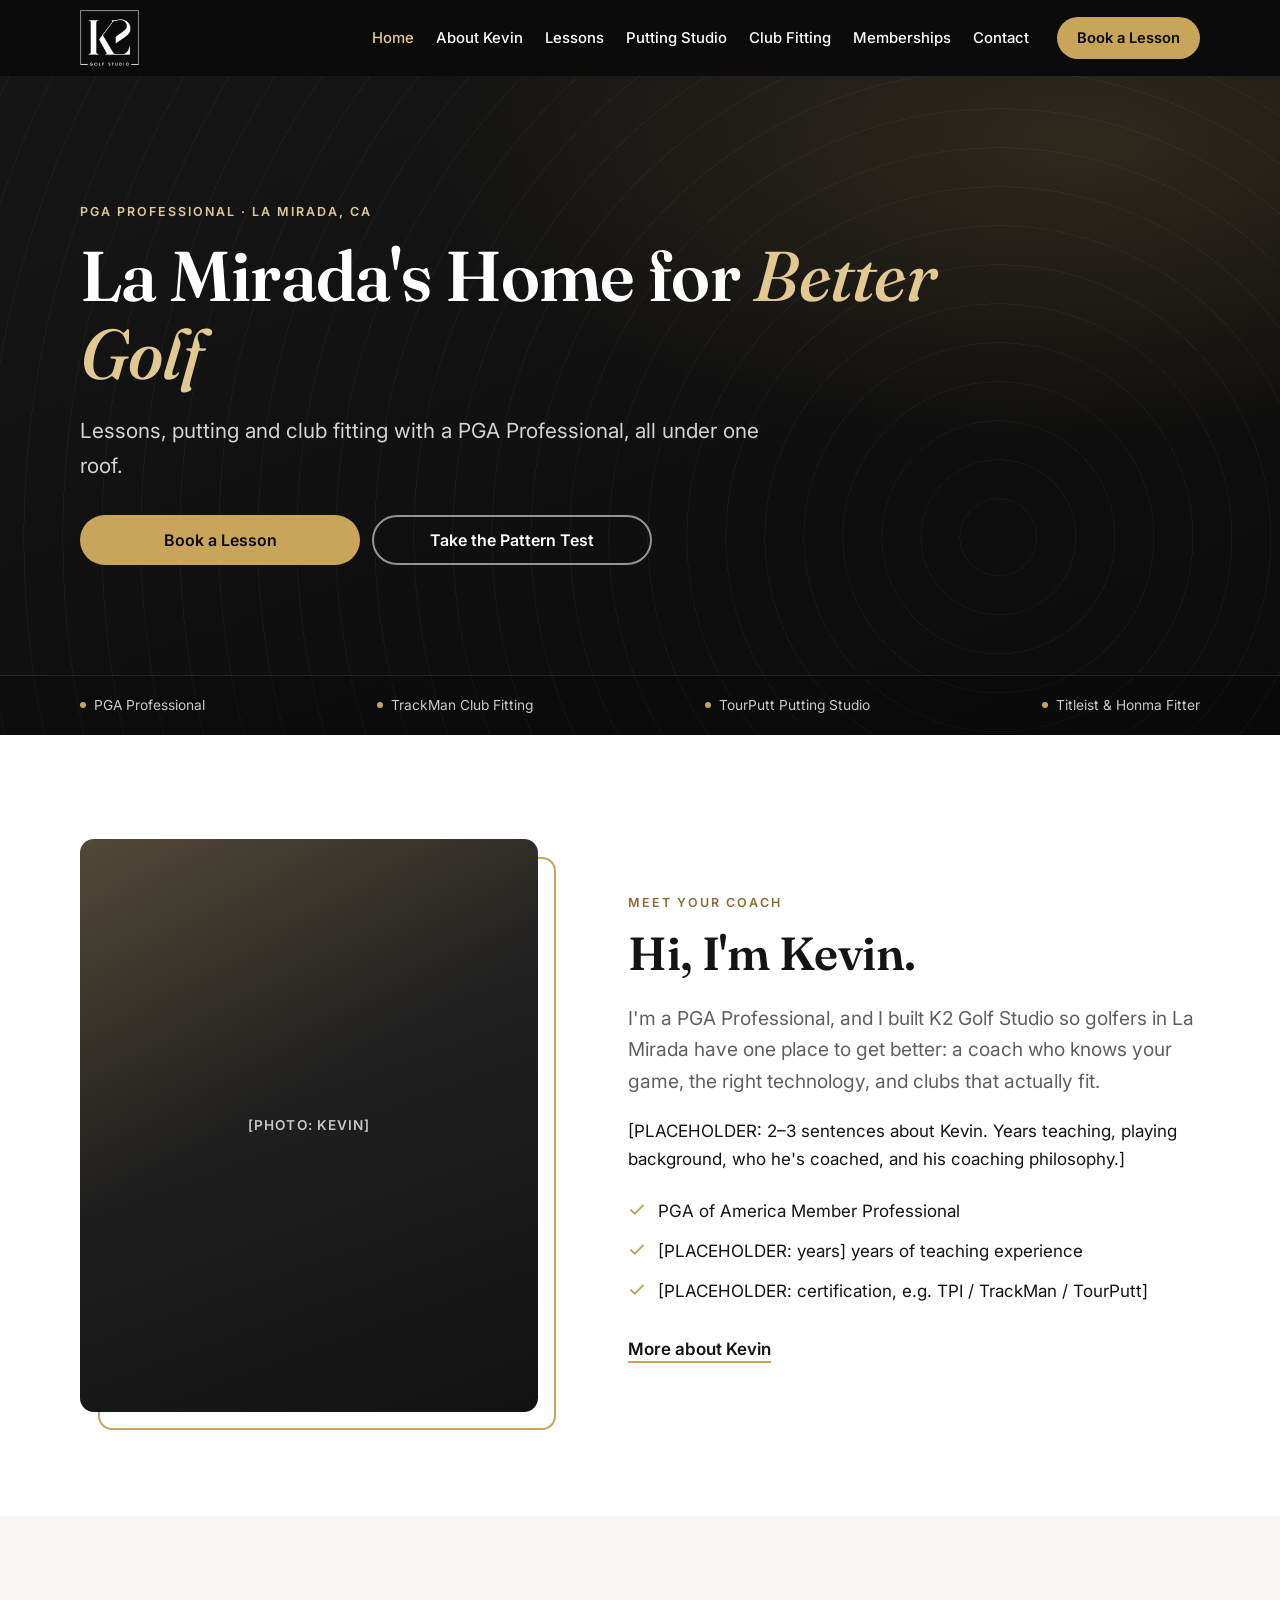
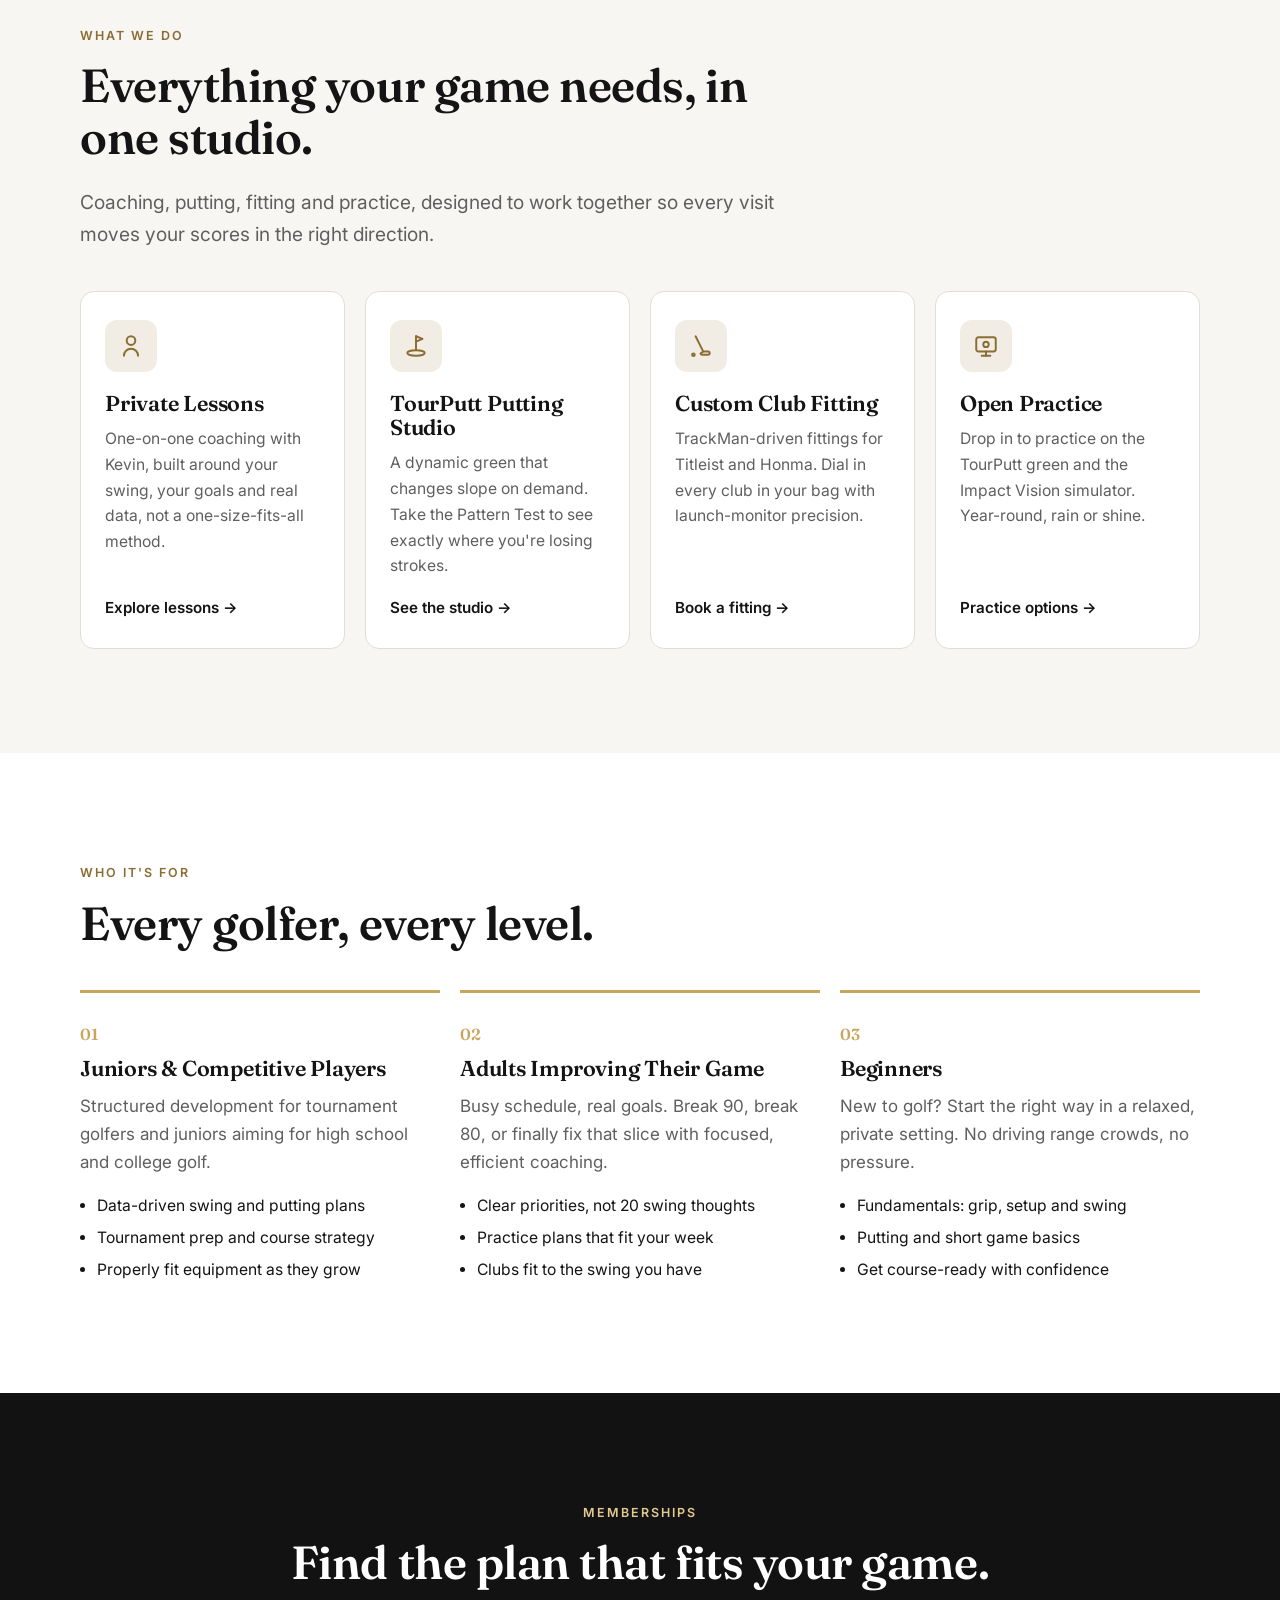
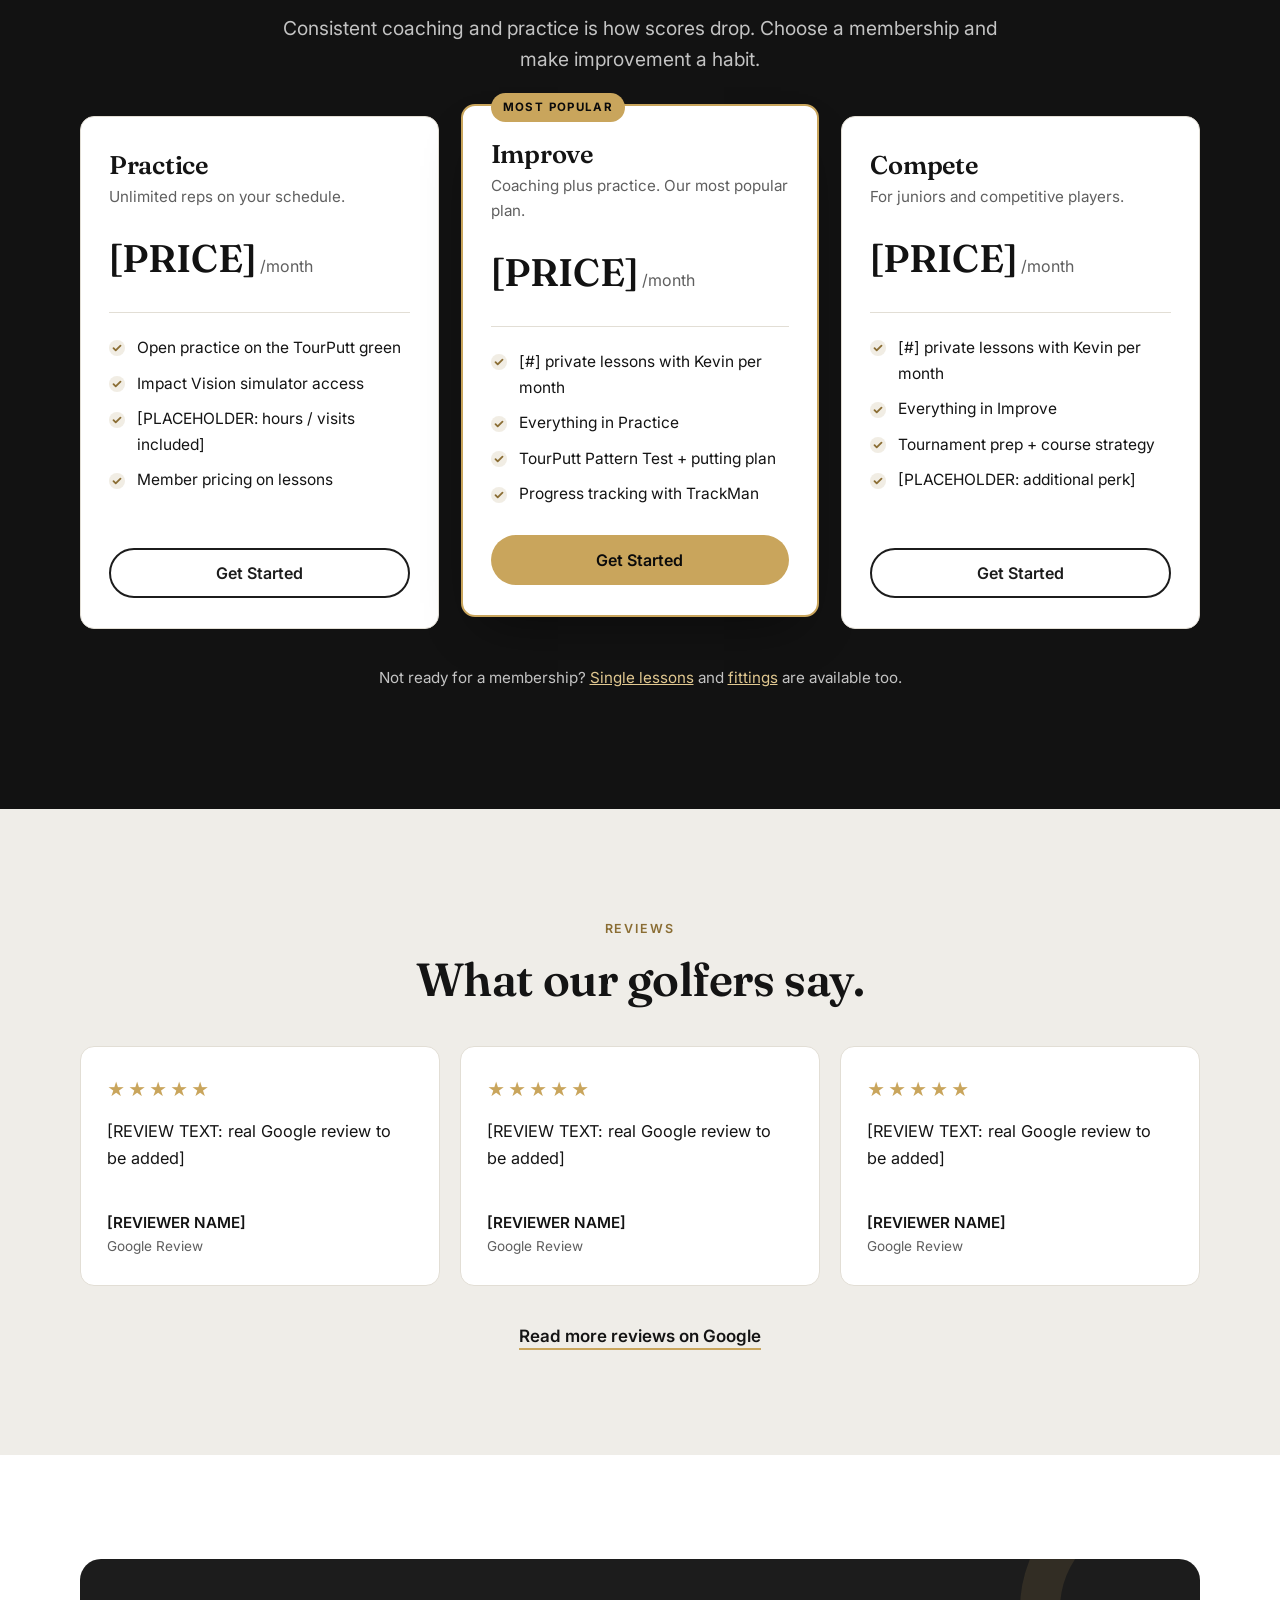
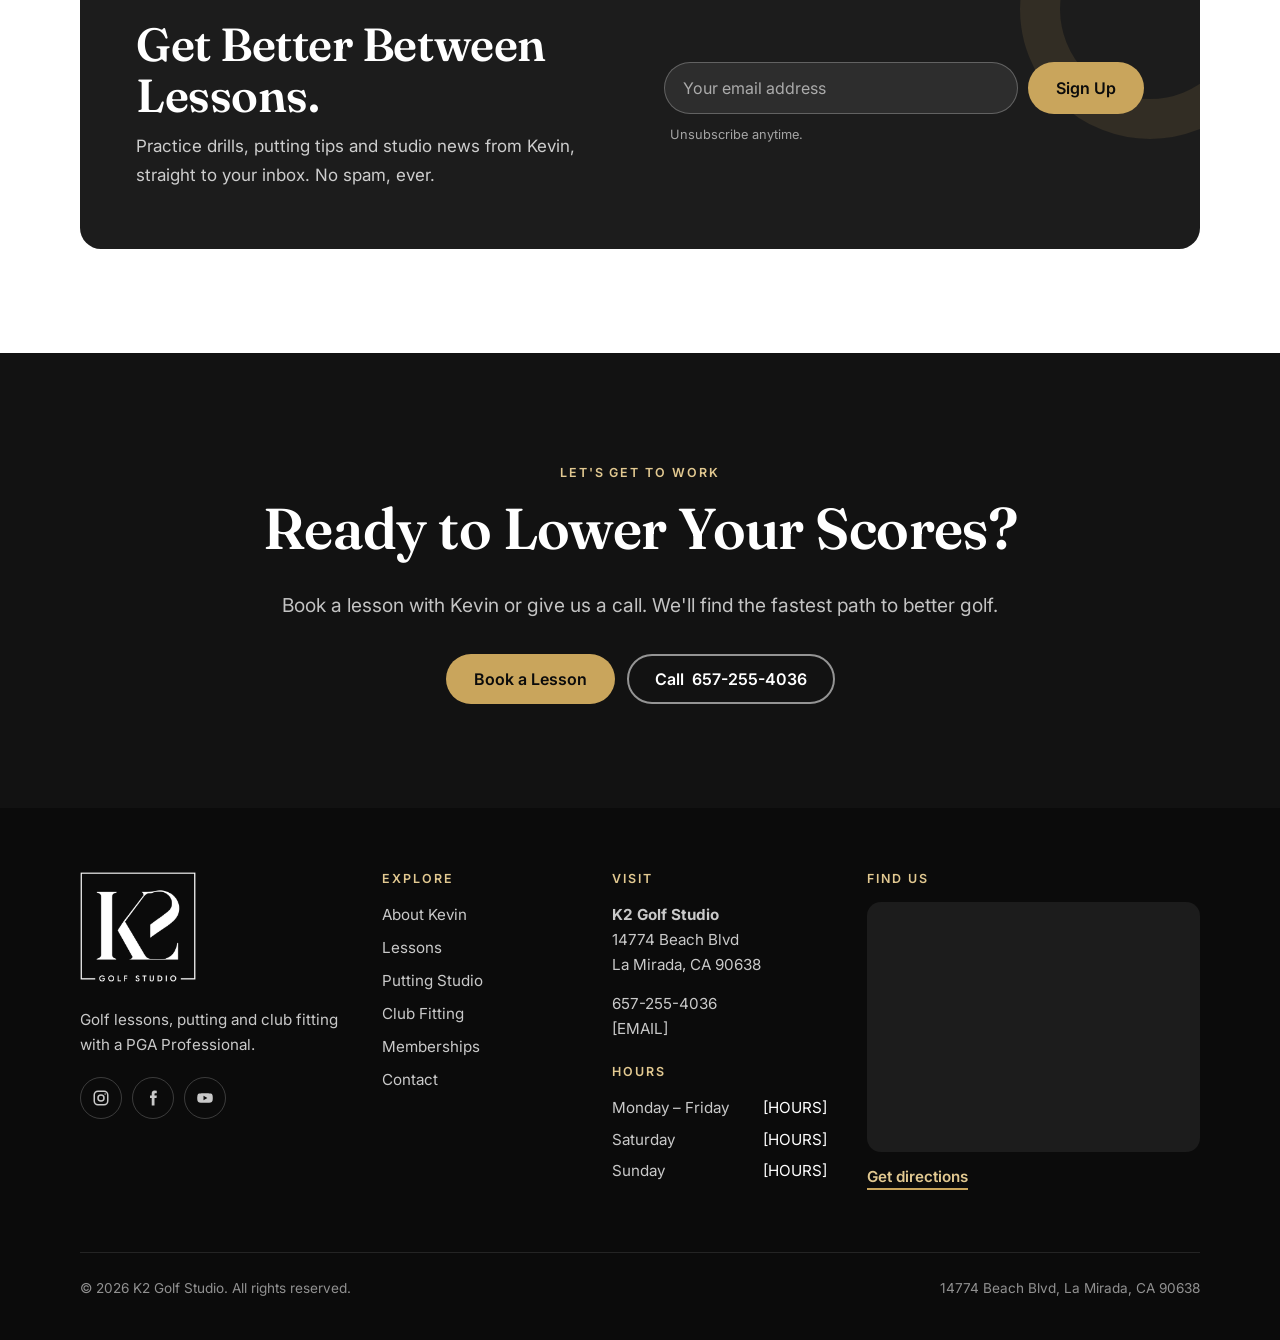
==== index.html @ 06ca2c2c "Switch site palette to black, white and gold to match the logo Co-Authored-By: Claude Opus 5.5 <nore" ====
<!DOCTYPE html>
<html lang="en">
<head>
  <meta charset="utf-8">
  <meta name="viewport" content="width=device-width, initial-scale=1">
  <title>Golf Lessons, Putting &amp; Club Fitting in La Mirada | K2 Golf Studio</title>
  <meta name="description" content="Golf lessons, TourPutt putting studio, TrackMan club fitting (Titleist &amp; Honma) and open practice in La Mirada, CA with PGA Professional Kevin. Book a lesson today.">
  <meta name="theme-color" content="#0b0b0b">
  <meta property="og:type" content="website">
  <meta property="og:site_name" content="K2 Golf Studio">
  <meta property="og:title" content="K2 Golf Studio | Golf Lessons, Putting &amp; Club Fitting in La Mirada">
  <meta property="og:description" content="Lessons, putting and club fitting with a PGA Professional, all under one roof.">
  <!-- <meta property="og:image" content="[SITE_URL]/images/og-image.jpg"> -->
  <link rel="icon" href="images/favicon.png" type="image/png">
  <link rel="apple-touch-icon" href="images/apple-touch-icon.png">
  <link rel="preconnect" href="https://fonts.googleapis.com">
  <link rel="preconnect" href="https://fonts.gstatic.com" crossorigin>
  <link href="https://fonts.googleapis.com/css2?family=Fraunces:ital,opsz,wght@0,9..144,500;0,9..144,600;0,9..144,700;1,9..144,500&family=Inter:wght@400;500;600;700&display=swap" rel="stylesheet">
  <link rel="stylesheet" href="css/styles.css">
  <script src="js/site-config.js" defer></script>
  <script src="js/main.js" defer></script>
</head>
<body>
  <a class="skip-link" href="#main">Skip to content</a>

  <!-- ============ HEADER ============ -->
  <header class="site-header">
    <div class="container header-inner">
      <a class="logo" href="index.html">
        <img class="logo__img" src="images/k2-logo-white.png" alt="K2 Golf Studio home" width="380" height="360">
      </a>
      <button class="nav-toggle" type="button" aria-expanded="false" aria-controls="site-nav" aria-label="Menu">
        <span class="nav-toggle__bars"></span>
      </button>
      <nav class="site-nav" id="site-nav" aria-label="Main">
        <ul>
          <li><a href="index.html" aria-current="page">Home</a></li>
          <li><a href="about.html">About Kevin</a></li>
          <li><a href="lessons.html">Lessons</a></li>
          <li><a href="putting.html">Putting Studio</a></li>
          <li><a href="fitting.html">Club Fitting</a></li>
          <li><a href="memberships.html">Memberships</a></li>
          <li><a href="contact.html">Contact</a></li>
        </ul>
        <a class="btn btn--gold btn--sm" href="[BOOKING_LINK]" data-k2-href="booking">Book a Lesson</a>
      </nav>
    </div>
  </header>

  <main id="main">

    <!-- ============ 1. HERO ============ -->
    <section class="hero">
      <div class="container hero__inner">
        <span class="eyebrow eyebrow--light">PGA Professional &middot; La Mirada, CA</span>
        <h1>La Mirada's Home for <em>Better Golf</em></h1>
        <p class="hero__sub">Lessons, putting and club fitting with a PGA Professional, all under one roof.</p>
        <div class="btn-row">
          <a class="btn btn--gold" href="[BOOKING_LINK]" data-k2-href="booking">Book a Lesson</a>
          <a class="btn btn--outline-light" href="putting.html#pattern-test">Take the Pattern Test</a>
        </div>
      </div>
      <div class="trust">
        <div class="container">
          <ul>
            <li>PGA Professional</li>
            <li>TrackMan Club Fitting</li>
            <li>TourPutt Putting Studio</li>
            <li>Titleist &amp; Honma Fitter</li>
          </ul>
        </div>
      </div>
    </section>

    <!-- ============ 2. MEET KEVIN ============ -->
    <section class="section section--white" aria-labelledby="kevin-title">
      <div class="container split">
        <div class="kevin__photo">
          <!-- Replace this placeholder with:
               <img src="images/kevin.jpg" alt="Kevin, PGA Professional, coaching a student at K2 Golf Studio in La Mirada" width="920" height="1150" loading="lazy"> -->
          <div class="photo-ph" role="img" aria-label="Kevin, PGA Professional, coaching a student at K2 Golf Studio in La Mirada">[PHOTO: Kevin]</div>
        </div>
        <div>
          <span class="eyebrow">Meet Your Coach</span>
          <h2 id="kevin-title">Hi, I'm Kevin.</h2>
          <p class="lead">I'm a PGA Professional, and I built K2 Golf Studio so golfers in La Mirada have one place to get better: a coach who knows your game, the right technology, and clubs that actually fit.</p>
          <p>[PLACEHOLDER: 2–3 sentences about Kevin. Years teaching, playing background, who he's coached, and his coaching philosophy.]</p>
          <ul class="creds">
            <li><svg width="18" height="18" viewBox="0 0 24 24" fill="none" stroke="currentColor" stroke-width="2.5" stroke-linecap="round" stroke-linejoin="round" aria-hidden="true"><path d="M20 6 9 17l-5-5"/></svg><span>PGA of America Member Professional</span></li>
            <li><svg width="18" height="18" viewBox="0 0 24 24" fill="none" stroke="currentColor" stroke-width="2.5" stroke-linecap="round" stroke-linejoin="round" aria-hidden="true"><path d="M20 6 9 17l-5-5"/></svg><span>[PLACEHOLDER: years] years of teaching experience</span></li>
            <li><svg width="18" height="18" viewBox="0 0 24 24" fill="none" stroke="currentColor" stroke-width="2.5" stroke-linecap="round" stroke-linejoin="round" aria-hidden="true"><path d="M20 6 9 17l-5-5"/></svg><span>[PLACEHOLDER: certification, e.g. TPI / TrackMan / TourPutt]</span></li>
          </ul>
          <a class="text-link" href="about.html">More about Kevin</a>
        </div>
      </div>
    </section>

    <!-- ============ 3. SERVICES ============ -->
    <section class="section" aria-labelledby="services-title">
      <div class="container">
        <div class="section-head">
          <span class="eyebrow">What We Do</span>
          <h2 id="services-title">Everything your game needs, in one studio.</h2>
          <p class="lead">Coaching, putting, fitting and practice, designed to work together so every visit moves your scores in the right direction.</p>
        </div>
        <div class="cards cards--4">
          <a class="card" href="lessons.html">
            <span class="card__icon" aria-hidden="true">
              <svg width="26" height="26" viewBox="0 0 24 24" fill="none" stroke="currentColor" stroke-width="1.8" stroke-linecap="round" stroke-linejoin="round"><circle cx="12" cy="7" r="4"/><path d="M5.5 21a6.5 6.5 0 0 1 13 0"/></svg>
            </span>
            <h3>Private Lessons</h3>
            <p>One-on-one coaching with Kevin, built around your swing, your goals and real data, not a one-size-fits-all method.</p>
            <span class="card__more">Explore lessons</span>
          </a>
          <a class="card" href="putting.html">
            <span class="card__icon" aria-hidden="true">
              <svg width="26" height="26" viewBox="0 0 24 24" fill="none" stroke="currentColor" stroke-width="1.8" stroke-linecap="round" stroke-linejoin="round"><path d="M12 3v13"/><path d="M12 3l6 2.5L12 8"/><ellipse cx="12" cy="18.5" rx="8" ry="2.5"/></svg>
            </span>
            <h3>TourPutt Putting Studio</h3>
            <p>A dynamic green that changes slope on demand. Take the Pattern Test to see exactly where you're losing strokes.</p>
            <span class="card__more">See the studio</span>
          </a>
          <a class="card" href="fitting.html">
            <span class="card__icon" aria-hidden="true">
              <svg width="26" height="26" viewBox="0 0 24 24" fill="none" stroke="currentColor" stroke-width="1.8" stroke-linecap="round" stroke-linejoin="round"><path d="M7 3l7 14"/><path d="M14 17h4.5a1.5 1.5 0 0 1 0 3H13a1.5 1.5 0 0 1-1.4-1z"/><circle cx="5" cy="20" r="1.2"/></svg>
            </span>
            <h3>Custom Club Fitting</h3>
            <p>TrackMan-driven fittings for Titleist and Honma. Dial in every club in your bag with launch-monitor precision.</p>
            <span class="card__more">Book a fitting</span>
          </a>
          <a class="card" href="memberships.html">
            <span class="card__icon" aria-hidden="true">
              <svg width="26" height="26" viewBox="0 0 24 24" fill="none" stroke="currentColor" stroke-width="1.8" stroke-linecap="round" stroke-linejoin="round"><rect x="3" y="4" width="18" height="13" rx="2"/><path d="M8 21h8"/><path d="M12 17v4"/><circle cx="12" cy="10.5" r="2.5"/></svg>
            </span>
            <h3>Open Practice</h3>
            <p>Drop in to practice on the TourPutt green and the Impact Vision simulator. Year-round, rain or shine.</p>
            <span class="card__more">Practice options</span>
          </a>
        </div>
      </div>
    </section>

    <!-- ============ 4. WHO IT'S FOR ============ -->
    <section class="section section--white" aria-labelledby="who-title">
      <div class="container">
        <div class="section-head">
          <span class="eyebrow">Who It's For</span>
          <h2 id="who-title">Every golfer, every level.</h2>
        </div>
        <div class="audience">
          <div class="audience__item">
            <span class="audience__num">01</span>
            <h3>Juniors &amp; Competitive Players</h3>
            <p>Structured development for tournament golfers and juniors aiming for high school and college golf.</p>
            <ul>
              <li>Data-driven swing and putting plans</li>
              <li>Tournament prep and course strategy</li>
              <li>Properly fit equipment as they grow</li>
            </ul>
          </div>
          <div class="audience__item">
            <span class="audience__num">02</span>
            <h3>Adults Improving Their Game</h3>
            <p>Busy schedule, real goals. Break 90, break 80, or finally fix that slice with focused, efficient coaching.</p>
            <ul>
              <li>Clear priorities, not 20 swing thoughts</li>
              <li>Practice plans that fit your week</li>
              <li>Clubs fit to the swing you have</li>
            </ul>
          </div>
          <div class="audience__item">
            <span class="audience__num">03</span>
            <h3>Beginners</h3>
            <p>New to golf? Start the right way in a relaxed, private setting. No driving range crowds, no pressure.</p>
            <ul>
              <li>Fundamentals: grip, setup and swing</li>
              <li>Putting and short game basics</li>
              <li>Get course-ready with confidence</li>
            </ul>
          </div>
        </div>
      </div>
    </section>

    <!-- ============ 5. MEMBERSHIPS ============ -->
    <section class="section section--dark" aria-labelledby="plans-title">
      <div class="container">
        <div class="section-head section-head--center">
          <span class="eyebrow eyebrow--light">Memberships</span>
          <h2 id="plans-title">Find the plan that fits your game.</h2>
          <p class="lead">Consistent coaching and practice is how scores drop. Choose a membership and make improvement a habit.</p>
        </div>
        <!-- Plan cards are filled in from js/site-config.js (edit prices there) -->
        <div class="plans" data-k2-plans>
          <noscript><p>See our <a href="memberships.html">membership options</a>.</p></noscript>
        </div>
        <p class="plans-note">Not ready for a membership? <a href="lessons.html">Single lessons</a> and <a href="fitting.html">fittings</a> are available too.</p>
      </div>
    </section>

    <!-- ============ 6. REVIEWS ============ -->
    <section class="section section--sand" aria-labelledby="reviews-title">
      <div class="container">
        <div class="section-head section-head--center">
          <span class="eyebrow">Reviews</span>
          <h2 id="reviews-title">What our golfers say.</h2>
        </div>
        <!-- Replace with real Google reviews -->
        <div class="reviews">
          <figure class="review">
            <div class="review__stars" aria-label="5 out of 5 stars">★★★★★</div>
            <blockquote><p>[REVIEW TEXT: real Google review to be added]</p></blockquote>
            <figcaption>[REVIEWER NAME]<span>Google Review</span></figcaption>
          </figure>
          <figure class="review">
            <div class="review__stars" aria-label="5 out of 5 stars">★★★★★</div>
            <blockquote><p>[REVIEW TEXT: real Google review to be added]</p></blockquote>
            <figcaption>[REVIEWER NAME]<span>Google Review</span></figcaption>
          </figure>
          <figure class="review">
            <div class="review__stars" aria-label="5 out of 5 stars">★★★★★</div>
            <blockquote><p>[REVIEW TEXT: real Google review to be added]</p></blockquote>
            <figcaption>[REVIEWER NAME]<span>Google Review</span></figcaption>
          </figure>
        </div>
        <div class="reviews-cta">
          <a class="text-link" href="[GOOGLE_REVIEWS_LINK]" data-k2-href="reviews" target="_blank" rel="noopener">Read more reviews on Google</a>
        </div>
      </div>
    </section>

    <!-- ============ 7. EMAIL SIGNUP ============ -->
    <section class="section section--white" aria-labelledby="signup-title">
      <div class="container">
        <div class="signup">
          <div>
            <h2 id="signup-title">Get Better Between Lessons.</h2>
            <p>Practice drills, putting tips and studio news from Kevin, straight to your inbox. No spam, ever.</p>
          </div>
          <!-- Works automatically on Netlify (Forms). For Mailchimp etc., replace action with your signup URL. -->
          <form class="signup-form" name="newsletter" method="POST" action="/thanks.html" data-netlify="true" netlify-honeypot="bot-field">
            <input type="hidden" name="form-name" value="newsletter">
            <p hidden><label>Leave blank <input name="bot-field"></label></p>
            <label class="sr-only" for="signup-email">Email address</label>
            <input id="signup-email" type="email" name="email" placeholder="Your email address" autocomplete="email" required>
            <button class="btn btn--gold" type="submit">Sign Up</button>
            <small>Unsubscribe anytime.</small>
          </form>
        </div>
      </div>
    </section>

    <!-- ============ 8. FINAL CTA ============ -->
    <section class="section section--dark final-cta" aria-labelledby="cta-title">
      <div class="container">
        <span class="eyebrow eyebrow--light">Let's Get to Work</span>
        <h2 id="cta-title">Ready to Lower Your Scores?</h2>
        <p class="lead">Book a lesson with Kevin or give us a call. We'll find the fastest path to better golf.</p>
        <div class="btn-row">
          <a class="btn btn--gold" href="[BOOKING_LINK]" data-k2-href="booking">Book a Lesson</a>
          <a class="btn btn--outline-light" href="tel:+16572554036" data-k2-href="tel">Call <span data-k2="phone">657-255-4036</span></a>
        </div>
      </div>
    </section>
  </main>

  <!-- ============ 9. FOOTER ============ -->
  <footer class="site-footer">
    <div class="container">
      <div class="footer-grid">
        <div>
          <a class="logo logo--footer" href="index.html">
            <img class="logo__img" src="images/k2-logo-white.png" alt="K2 Golf Studio home" width="380" height="360" loading="lazy">
          </a>
          <p style="margin-top:18px">Golf lessons, putting and club fitting with a PGA Professional.</p>
          <div class="social">
            <a href="[INSTAGRAM_URL]" data-k2-href="instagram" aria-label="Instagram" target="_blank" rel="noopener">
              <svg width="18" height="18" viewBox="0 0 24 24" fill="none" stroke="currentColor" stroke-width="2" aria-hidden="true"><rect x="3" y="3" width="18" height="18" rx="5"/><circle cx="12" cy="12" r="4"/><circle cx="17.5" cy="6.5" r="1" fill="currentColor" stroke="none"/></svg>
            </a>
            <a href="[FACEBOOK_URL]" data-k2-href="facebook" aria-label="Facebook" target="_blank" rel="noopener">
              <svg width="18" height="18" viewBox="0 0 24 24" fill="currentColor" aria-hidden="true"><path d="M14 8.5V6.8c0-.8.5-1 .9-1H17V2.2L14.2 2C11 2 10.3 4.4 10.3 5.9v2.6H8V12h2.3v10H14V12h2.7l.4-3.5z"/></svg>
            </a>
            <a href="[YOUTUBE_URL]" data-k2-href="youtube" aria-label="YouTube" target="_blank" rel="noopener">
              <svg width="18" height="18" viewBox="0 0 24 24" fill="currentColor" aria-hidden="true"><path d="M22 8.2a3 3 0 0 0-2.1-2.1C18 5.6 12 5.6 12 5.6s-6 0-7.9.5A3 3 0 0 0 2 8.2 31 31 0 0 0 1.6 12 31 31 0 0 0 2 15.8a3 3 0 0 0 2.1 2.1c1.9.5 7.9.5 7.9.5s6 0 7.9-.5a3 3 0 0 0 2.1-2.1c.4-1.2.4-3.8.4-3.8s0-2.6-.4-3.8zM10 15V9l5.2 3z"/></svg>
            </a>
          </div>
        </div>
        <div>
          <h4>Explore</h4>
          <ul class="footer-links">
            <li><a href="about.html">About Kevin</a></li>
            <li><a href="lessons.html">Lessons</a></li>
            <li><a href="putting.html">Putting Studio</a></li>
            <li><a href="fitting.html">Club Fitting</a></li>
            <li><a href="memberships.html">Memberships</a></li>
            <li><a href="contact.html">Contact</a></li>
          </ul>
        </div>
        <div>
          <h4>Visit</h4>
          <address>
            <strong data-k2="businessName">K2 Golf Studio</strong><br>
            <span data-k2="street">14774 Beach Blvd</span><br>
            <span data-k2="cityLine">La Mirada, CA 90638</span>
          </address>
          <p>
            <a href="tel:+16572554036" data-k2-href="tel" data-k2="phone">657-255-4036</a><br>
            <a href="mailto:[EMAIL]" data-k2-href="email" data-k2="email">[EMAIL]</a>
          </p>
          <h4 style="margin-top:24px">Hours</h4>
          <ul class="hours" data-k2-hours>
            <li><span>Hours</span><span>[HOURS]</span></li>
          </ul>
        </div>
        <div>
          <h4>Find Us</h4>
          <div class="map">
            <iframe title="Map to K2 Golf Studio, 14774 Beach Blvd, La Mirada, CA" src="https://www.google.com/maps?q=K2+Golf+Studio,+14774+Beach+Blvd,+La+Mirada,+CA+90638&amp;output=embed" loading="lazy" referrerpolicy="no-referrer-when-downgrade"></iframe>
          </div>
          <p style="margin-top:12px"><a class="text-link" style="color:var(--gold-light)" href="#" data-k2-href="maps" target="_blank" rel="noopener">Get directions</a></p>
        </div>
      </div>
      <div class="footer-bottom">
        <span>&copy; <span data-k2="year">2026</span> K2 Golf Studio. All rights reserved.</span>
        <span>14774 Beach Blvd, La Mirada, CA 90638</span>
      </div>
    </div>
  </footer>

  <!-- Mobile quick-action bar -->
  <div class="mobile-bar">
    <a class="btn btn--outline-light" href="tel:+16572554036" data-k2-href="tel">Call</a>
    <a class="btn btn--gold" href="[BOOKING_LINK]" data-k2-href="booking">Book a Lesson</a>
  </div>
</body>
</html>
---- css/styles.css ----
/* ==========================================================================
   K2 Golf Studio — styles
   Brand colors and fonts live in :root below.
   ========================================================================== */

:root {
  --black: #0b0b0b;
  --charcoal: #121212;
  --graphite: #1c1c1c;
  --slate: #2a2a2a;
  --gold-tint: #f1ede4;
  --gold: #c9a55c;
  --gold-light: #e2c991;
  --gold-dark: #8a6d33;
  --cream: #f7f6f3;
  --sand: #efede8;
  --ink: #141414;
  --muted: #5f5f5f;
  --line: #e2ded5;
  --white: #ffffff;

  --font-display: "Fraunces", Georgia, "Times New Roman", serif;
  --font-body: "Inter", system-ui, -apple-system, "Segoe UI", Roboto, sans-serif;

  --radius: 14px;
  --radius-sm: 8px;
  --shadow: 0 10px 30px -12px rgba(0, 0, 0, 0.25);
  --container: 1160px;
  --header-h: 76px;
}

*, *::before, *::after { box-sizing: border-box; }
html { scroll-behavior: smooth; -webkit-text-size-adjust: 100%; }
body {
  margin: 0;
  font-family: var(--font-body);
  font-size: 1.0625rem;
  line-height: 1.65;
  color: var(--ink);
  background: var(--cream);
  -webkit-font-smoothing: antialiased;
}
img { max-width: 100%; display: block; height: auto; }
a { color: inherit; }
h1, h2, h3, h4 {
  font-family: var(--font-display);
  font-weight: 600;
  line-height: 1.12;
  letter-spacing: -0.01em;
  margin: 0 0 0.5em;
}
h1 { font-size: clamp(2.4rem, 7vw, 4.4rem); }
h2 { font-size: clamp(1.9rem, 4.5vw, 2.9rem); }
h3 { font-size: 1.35rem; }
p { margin: 0 0 1em; }

.container { width: 100%; max-width: var(--container); margin: 0 auto; padding: 0 20px; }
.skip-link { position: absolute; left: -9999px; top: 0; background: var(--gold); color: var(--black); padding: 10px 16px; z-index: 100; }
.skip-link:focus { left: 10px; top: 10px; }
.sr-only { position: absolute; width: 1px; height: 1px; padding: 0; margin: -1px; overflow: hidden; clip: rect(0 0 0 0); border: 0; }

.eyebrow {
  display: inline-block;
  font-size: 0.78rem;
  font-weight: 600;
  letter-spacing: 0.16em;
  text-transform: uppercase;
  color: var(--gold-dark);
  margin-bottom: 14px;
}
.eyebrow--light { color: var(--gold-light); }
.lead { font-size: 1.2rem; color: var(--muted); max-width: 40em; }

/* ---------- Buttons ---------- */
.btn {
  display: inline-flex;
  align-items: center;
  justify-content: center;
  gap: 8px;
  min-height: 50px;
  padding: 0 26px;
  border-radius: 999px;
  border: 2px solid transparent;
  font-family: var(--font-body);
  font-size: 1rem;
  font-weight: 600;
  text-decoration: none;
  cursor: pointer;
  transition: background-color .2s, color .2s, border-color .2s, transform .2s;
  white-space: nowrap;
}
.btn:hover { transform: translateY(-1px); }
.btn:focus-visible { outline: 3px solid var(--gold); outline-offset: 3px; }
.btn--gold { background: var(--gold); color: var(--black); }
.btn--gold:hover { background: var(--gold-light); }
.btn--dark { background: var(--graphite); color: var(--white); }
.btn--dark:hover { background: var(--slate); }
.btn--outline-light { border-color: rgba(255,255,255,.55); color: var(--white); }
.btn--outline-light:hover { border-color: var(--white); background: rgba(255,255,255,.08); }
.btn--outline-dark { border-color: var(--graphite); color: var(--graphite); }
.btn--outline-dark:hover { background: var(--graphite); color: var(--white); }
.btn--sm { min-height: 42px; padding: 0 18px; font-size: 0.92rem; }
.btn-row { display: flex; flex-wrap: wrap; gap: 12px; }

.text-link {
  font-weight: 600;
  color: var(--ink);
  text-decoration: none;
  border-bottom: 2px solid var(--gold);
  padding-bottom: 2px;
}
.text-link:hover { color: var(--gold-dark); }

/* ---------- Header ---------- */
.site-header {
  position: sticky;
  top: 0;
  z-index: 50;
  background: var(--black);
  color: var(--white);
  transition: box-shadow .2s;
}
.site-header.is-scrolled { box-shadow: 0 6px 20px rgba(0,0,0,.25); }
.header-inner { display: flex; align-items: center; justify-content: space-between; height: var(--header-h); gap: 16px; }

.logo { display: inline-flex; align-items: center; text-decoration: none; }
.logo__img { height: 56px; width: auto; }
.logo--footer .logo__img { height: 110px; }

.nav-toggle {
  display: inline-flex; align-items: center; justify-content: center;
  width: 46px; height: 46px;
  background: transparent; border: 0; color: var(--white); cursor: pointer;
}
.nav-toggle__bars, .nav-toggle__bars::before, .nav-toggle__bars::after {
  display: block; width: 24px; height: 2px; background: currentColor; position: relative; transition: transform .2s, opacity .2s;
}
.nav-toggle__bars::before, .nav-toggle__bars::after { content: ""; position: absolute; left: 0; }
.nav-toggle__bars::before { top: -7px; }
.nav-toggle__bars::after { top: 7px; }
.is-open .nav-toggle__bars { background: transparent; }
.is-open .nav-toggle__bars::before { transform: translateY(7px) rotate(45deg); }
.is-open .nav-toggle__bars::after { transform: translateY(-7px) rotate(-45deg); }

.site-nav {
  display: none;
  position: absolute; left: 0; right: 0; top: var(--header-h);
  background: var(--black);
  border-top: 1px solid rgba(255,255,255,.08);
  padding: 8px 20px 24px;
}
.is-open .site-nav { display: block; }
.site-nav ul { list-style: none; margin: 0; padding: 0; }
.site-nav li a {
  display: block; padding: 14px 0;
  text-decoration: none; font-weight: 500;
  border-bottom: 1px solid rgba(255,255,255,.08);
}
.site-nav li a:hover, .site-nav li a[aria-current="page"] { color: var(--gold-light); }
.site-nav .btn { margin-top: 18px; width: 100%; }
.header-book { display: none; }

@media (min-width: 1040px) {
  .nav-toggle { display: none; }
  .site-nav {
    display: flex; align-items: center; gap: 28px;
    position: static; padding: 0; border: 0; background: none;
  }
  .site-nav ul { display: flex; gap: 22px; }
  .site-nav li a { padding: 6px 0; border: 0; font-size: .93rem; }
  .site-nav .btn { margin: 0; width: auto; }
}

/* ---------- Hero ---------- */
.hero {
  position: relative;
  color: var(--white);
  background:
    radial-gradient(1100px 500px at 85% 10%, rgba(201,165,92,.16), transparent 60%),
    linear-gradient(160deg, #161616, var(--black));
  /* To use a photo instead, add it to /images and replace the line above with:
     linear-gradient(rgba(11,11,11,.65), rgba(11,11,11,.85)), url("../images/hero.jpg") center/cover; */
  overflow: hidden;
}
.hero::after {
  /* subtle putting-green contour lines */
  content: "";
  position: absolute; inset: 0;
  background: repeating-radial-gradient(circle at 78% 70%, transparent 0 38px, rgba(255,255,255,.035) 38px 39px);
  pointer-events: none;
}
.hero__inner { position: relative; z-index: 1; padding-top: 72px; padding-bottom: 64px; }
.hero h1 { max-width: 13em; margin-bottom: 20px; }
.hero h1 em { font-style: italic; color: var(--gold-light); font-weight: 500; }
.hero__sub { font-size: clamp(1.1rem, 2.4vw, 1.3rem); color: rgba(255,255,255,.82); max-width: 34em; margin-bottom: 32px; }
.hero .btn-row .btn { flex: 1 1 220px; max-width: 280px; }

.trust {
  position: relative; z-index: 1;
  border-top: 1px solid rgba(255,255,255,.1);
  background: rgba(0,0,0,.18);
}
.trust ul {
  list-style: none; margin: 0; padding: 18px 0;
  display: grid; grid-template-columns: repeat(2, 1fr); gap: 10px 20px;
  font-size: .86rem; color: rgba(255,255,255,.78);
}
.trust li { display: flex; align-items: center; gap: 8px; }
.trust li::before { content: ""; width: 6px; height: 6px; border-radius: 50%; background: var(--gold); flex: none; }

@media (min-width: 760px) {
  .hero__inner { padding-top: 120px; padding-bottom: 110px; }
  .trust ul { grid-template-columns: repeat(4, auto); justify-content: space-between; }
}

/* ---------- Sections ---------- */
.section { padding: 72px 0; }
.section--white { background: var(--white); }
.section--sand { background: var(--sand); }
.section--dark { background: var(--charcoal); color: var(--white); }
.section--dark .lead { color: rgba(255,255,255,.75); }
.section-head { max-width: 44em; margin-bottom: 40px; }
.section-head--center { text-align: center; margin-left: auto; margin-right: auto; }
.section-head--center .lead { margin-left: auto; margin-right: auto; }
@media (min-width: 760px) { .section { padding: 104px 0; } }

/* Photo placeholder — replace with <img> when photos are ready */
.photo-ph {
  position: relative;
  display: grid; place-items: center;
  aspect-ratio: 4 / 5;
  border-radius: var(--radius);
  background:
    linear-gradient(150deg, rgba(201,165,92,.25), transparent 45%),
    linear-gradient(160deg, var(--slate), var(--charcoal));
  color: rgba(255,255,255,.75);
  font-size: .85rem; font-weight: 600; letter-spacing: .08em; text-transform: uppercase;
  text-align: center; padding: 20px;
  overflow: hidden;
}

/* ---------- Meet Kevin ---------- */
.split { display: grid; gap: 40px; align-items: center; }
@media (min-width: 860px) {
  .split { grid-template-columns: 5fr 6fr; gap: 72px; }
}
.kevin__photo { position: relative; max-width: 460px; margin-right: 18px; }
.kevin__photo::before {
  content: ""; position: absolute; inset: 18px -18px -18px 18px;
  border: 2px solid var(--gold); border-radius: var(--radius); z-index: 0;
}
.kevin__photo > * { position: relative; z-index: 1; }
.creds { list-style: none; padding: 0; margin: 24px 0 30px; display: grid; gap: 12px; }
.creds li { display: flex; gap: 12px; align-items: flex-start; }
.creds svg { flex: none; margin-top: 4px; color: var(--gold); }

/* ---------- Service cards ---------- */
.cards { display: grid; gap: 20px; }
@media (min-width: 640px) { .cards { grid-template-columns: repeat(2, 1fr); } }
@media (min-width: 1040px) { .cards--4 { grid-template-columns: repeat(4, 1fr); } }
.card {
  display: flex; flex-direction: column;
  background: var(--white);
  border: 1px solid var(--line);
  border-radius: var(--radius);
  padding: 28px 24px;
  text-decoration: none;
  transition: transform .2s, box-shadow .2s, border-color .2s;
}
.card:hover { transform: translateY(-4px); box-shadow: var(--shadow); border-color: var(--gold); }
.card__icon {
  display: grid; place-items: center;
  width: 52px; height: 52px; border-radius: 12px;
  background: var(--gold-tint); color: var(--gold-dark);
  margin-bottom: 20px;
}
.card h3 { margin-bottom: 10px; }
.card p { color: var(--muted); font-size: .98rem; flex: 1; }
.card__more { font-weight: 600; color: var(--ink); font-size: .95rem; }
.card__more::after { content: " →"; transition: margin .2s; }
.card:hover .card__more::after { margin-left: 4px; }

/* ---------- Who it's for ---------- */
.audience { display: grid; gap: 20px; }
@media (min-width: 860px) { .audience { grid-template-columns: repeat(3, 1fr); } }
.audience__item {
  border-top: 3px solid var(--gold);
  padding: 28px 0 0;
}
.audience__num { font-family: var(--font-display); font-size: 1rem; color: var(--gold); font-weight: 600; display: block; margin-bottom: 10px; }
.audience__item p { color: var(--muted); }
.audience__item ul { margin: 0; padding-left: 1.1em; color: var(--ink); font-size: .98rem; }
.audience__item li { margin-bottom: 6px; }

/* ---------- Plans ---------- */
.plans { display: grid; gap: 22px; align-items: stretch; }
@media (min-width: 900px) { .plans { grid-template-columns: repeat(3, 1fr); } }
.plan {
  position: relative;
  display: flex; flex-direction: column;
  background: var(--white);
  color: var(--ink);
  border-radius: var(--radius);
  padding: 34px 28px 30px;
  border: 1px solid var(--line);
}
.plan--featured { border: 2px solid var(--gold); box-shadow: 0 24px 50px -20px rgba(0,0,0,.45); }
@media (min-width: 900px) { .plan--featured { transform: translateY(-12px); } }
.plan__badge {
  position: absolute; top: -13px; left: 28px;
  background: var(--gold); color: var(--black);
  font-size: .72rem; font-weight: 700; letter-spacing: .12em; text-transform: uppercase;
  padding: 5px 12px; border-radius: 999px;
}
.plan__name { font-size: 1.6rem; margin-bottom: 4px; }
.plan__tagline { color: var(--muted); font-size: .95rem; margin-bottom: 18px; }
.plan__price { font-size: 1rem; color: var(--muted); margin-bottom: 22px; padding-bottom: 22px; border-bottom: 1px solid var(--line); }
.plan__price span { font-family: var(--font-display); font-size: 2.4rem; font-weight: 600; color: var(--charcoal); margin-right: 4px; }
.plan__features { list-style: none; padding: 0; margin: 0 0 28px; flex: 1; display: grid; gap: 10px; align-content: start; }
.plan__features li { position: relative; padding-left: 28px; font-size: .97rem; }
.plan__features li::before {
  content: ""; position: absolute; left: 0; top: .35em;
  width: 16px; height: 16px; border-radius: 50%;
  background: var(--gold-tint) url("data:image/svg+xml,%3Csvg xmlns='http://www.w3.org/2000/svg' viewBox='0 0 16 16'%3E%3Cpath d='M4.5 8.2l2.2 2.2 4.8-4.8' fill='none' stroke='%238a6d33' stroke-width='1.8' stroke-linecap='round' stroke-linejoin='round'/%3E%3C/svg%3E") center/16px no-repeat;
}
.plan .btn { width: 100%; }
.plans-note { text-align: center; margin-top: 36px; color: rgba(255,255,255,.75); font-size: .95rem; }
.plans-note a { color: var(--gold-light); }

/* ---------- Reviews ---------- */
.reviews { display: grid; gap: 20px; }
@media (min-width: 860px) { .reviews { grid-template-columns: repeat(3, 1fr); } }
.review {
  margin: 0;
  background: var(--white);
  border: 1px solid var(--line);
  border-radius: var(--radius);
  padding: 28px 26px;
  display: flex; flex-direction: column;
}
.review__stars { color: var(--gold); letter-spacing: 3px; font-size: 1.1rem; margin-bottom: 14px; }
.review blockquote { margin: 0 0 22px; font-size: 1.02rem; flex: 1; }
.review figcaption { font-weight: 600; font-size: .95rem; }
.review figcaption span { display: block; font-weight: 400; color: var(--muted); font-size: .85rem; }
.reviews-cta { text-align: center; margin-top: 36px; }

/* ---------- Newsletter ---------- */
.signup {
  display: grid; gap: 28px; align-items: center;
  background: var(--graphite);
  color: var(--white);
  border-radius: calc(var(--radius) * 1.5);
  padding: 44px 26px;
  position: relative; overflow: hidden;
}
.signup::after {
  content: ""; position: absolute; right: -80px; top: -80px; width: 260px; height: 260px;
  border-radius: 50%; border: 40px solid rgba(201,165,92,.12); pointer-events: none;
}
.signup h2 { margin-bottom: 10px; }
.signup p { color: rgba(255,255,255,.78); margin: 0; }
.signup-form { display: flex; flex-direction: column; gap: 10px; position: relative; z-index: 1; }
.signup-form input {
  min-height: 52px; padding: 0 18px;
  border-radius: 999px; border: 1px solid rgba(255,255,255,.25);
  background: rgba(255,255,255,.08); color: var(--white);
  font: inherit; font-size: 1rem;
}
.signup-form input::placeholder { color: rgba(255,255,255,.6); }
.signup-form input:focus { outline: 2px solid var(--gold); outline-offset: 2px; }
.signup-form small { color: rgba(255,255,255,.6); font-size: .8rem; padding-left: 6px; }
@media (min-width: 860px) {
  .signup { grid-template-columns: 1fr 1fr; padding: 60px 56px; gap: 48px; }
  .signup-form { flex-direction: row; flex-wrap: wrap; }
  .signup-form input { flex: 1; }
  .signup-form small { flex-basis: 100%; }
}

/* ---------- Final CTA ---------- */
.final-cta { text-align: center; }
.final-cta h2 { font-size: clamp(2.2rem, 6vw, 3.6rem); }
.final-cta .lead { margin: 0 auto 32px; color: rgba(255,255,255,.75); }
.final-cta .btn-row { justify-content: center; }

/* ---------- Footer ---------- */
.site-footer { background: var(--black); color: rgba(255,255,255,.78); font-size: .95rem; padding: 64px 0 110px; }
.footer-grid { display: grid; gap: 40px; }
@media (min-width: 900px) {
  .footer-grid { grid-template-columns: 1.1fr .8fr .9fr 1.4fr; gap: 40px; }
  .site-footer { padding-bottom: 40px; }
}
.site-footer h4 { font-family: var(--font-body); font-size: .78rem; letter-spacing: .16em; text-transform: uppercase; color: var(--gold-light); margin-bottom: 16px; font-weight: 600; }
.site-footer a { text-decoration: none; }
.site-footer a:hover { color: var(--white); }
.site-footer address { font-style: normal; margin-bottom: 14px; }
.footer-links { list-style: none; padding: 0; margin: 0; display: grid; gap: 8px; }
.hours { list-style: none; padding: 0; margin: 0; display: grid; gap: 6px; }
.hours li { display: flex; justify-content: space-between; gap: 16px; }
.hours li span:last-child { color: var(--white); }
.social { display: flex; gap: 10px; margin-top: 20px; }
.social a {
  display: grid; place-items: center; width: 42px; height: 42px; border-radius: 50%;
  border: 1px solid rgba(255,255,255,.2);
}
.social a:hover { border-color: var(--gold); color: var(--gold); }
.map {
  border-radius: var(--radius); overflow: hidden; aspect-ratio: 4 / 3; background: var(--graphite);
}
.map iframe { width: 100%; height: 100%; border: 0; display: block; filter: grayscale(.25); }
.footer-bottom {
  margin-top: 48px; padding-top: 24px; border-top: 1px solid rgba(255,255,255,.1);
  display: flex; flex-wrap: wrap; justify-content: space-between; gap: 10px; font-size: .85rem; color: rgba(255,255,255,.55);
}

/* ---------- Mobile sticky action bar ---------- */
.mobile-bar {
  position: fixed; left: 0; right: 0; bottom: 0; z-index: 40;
  display: grid; grid-template-columns: 1fr 1.4fr; gap: 10px;
  padding: 10px 14px calc(10px + env(safe-area-inset-bottom));
  background: rgba(11,11,11,.96);
  backdrop-filter: blur(8px);
  border-top: 1px solid rgba(255,255,255,.1);
}
.mobile-bar .btn { min-height: 46px; padding: 0 12px; }
@media (min-width: 900px) { .mobile-bar { display: none; } }

@media (prefers-reduced-motion: reduce) {
  *, *::before, *::after { transition: none !important; scroll-behavior: auto !important; }
}
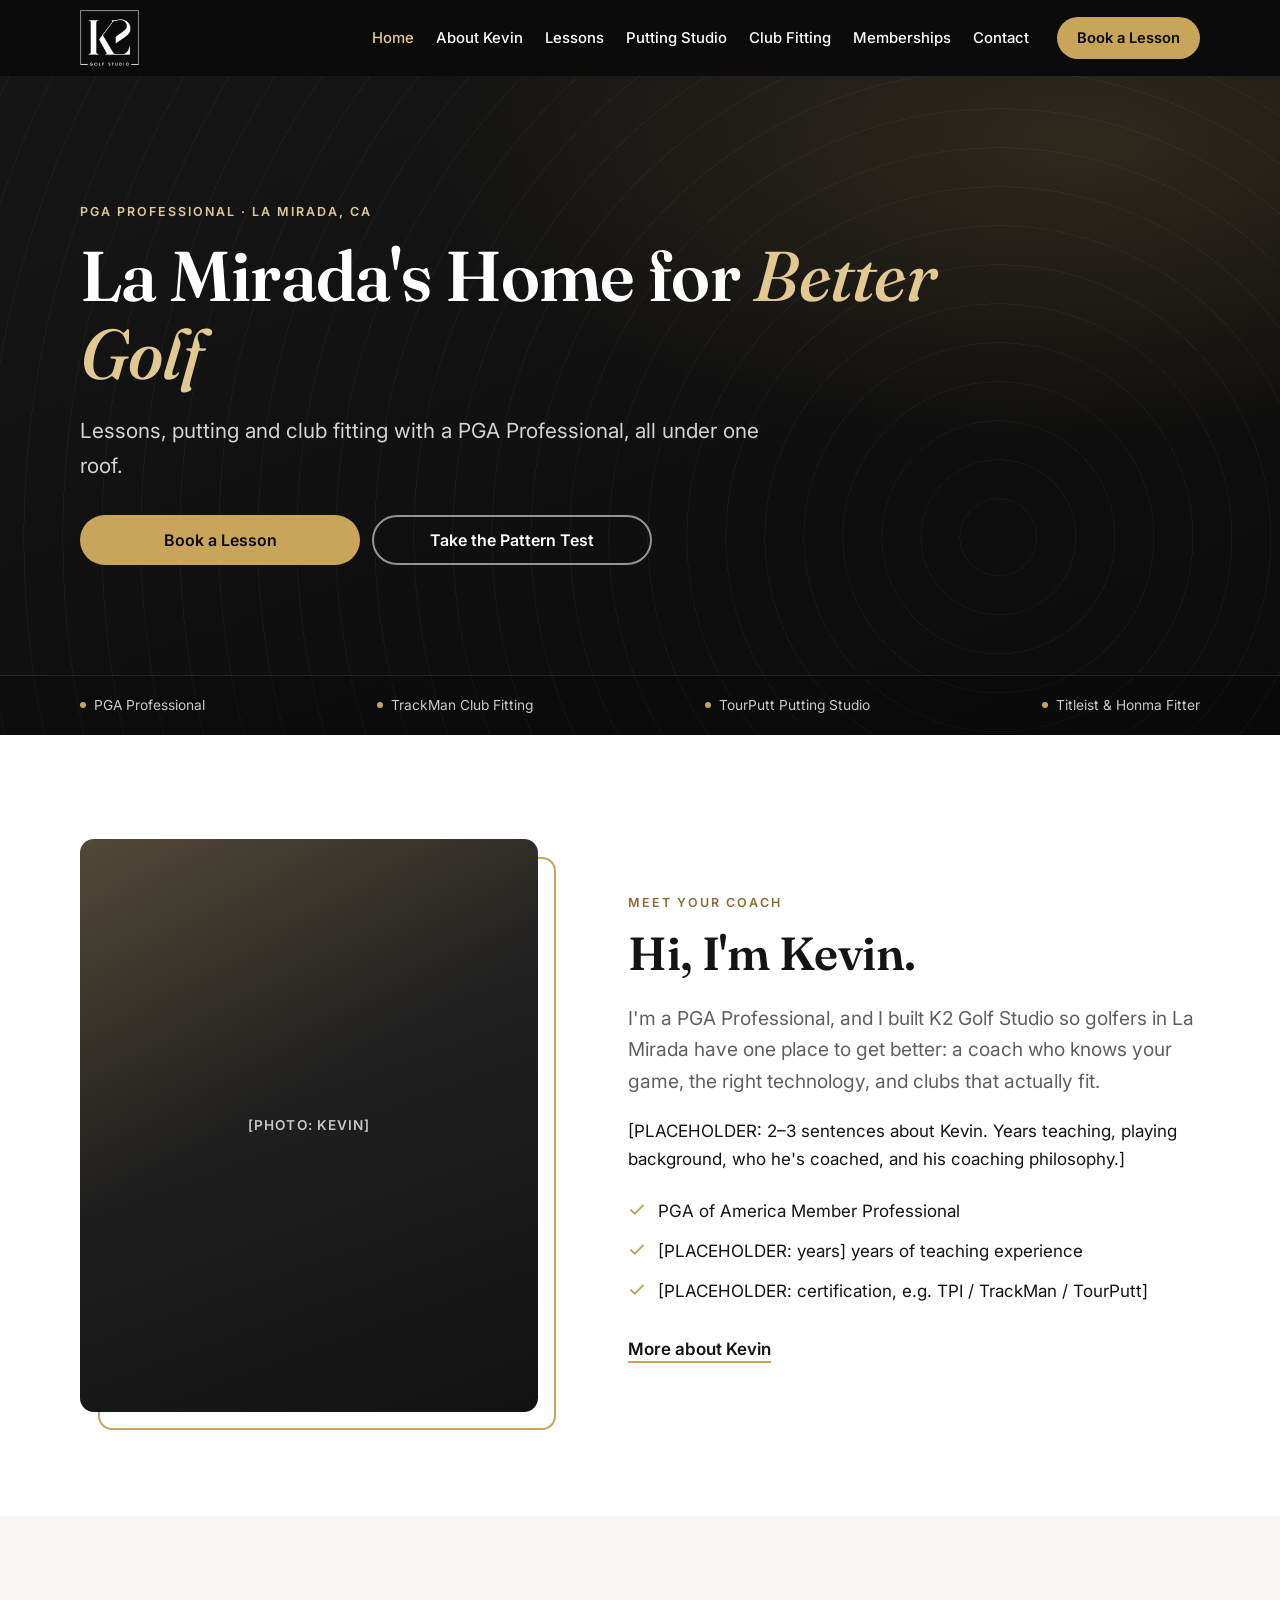
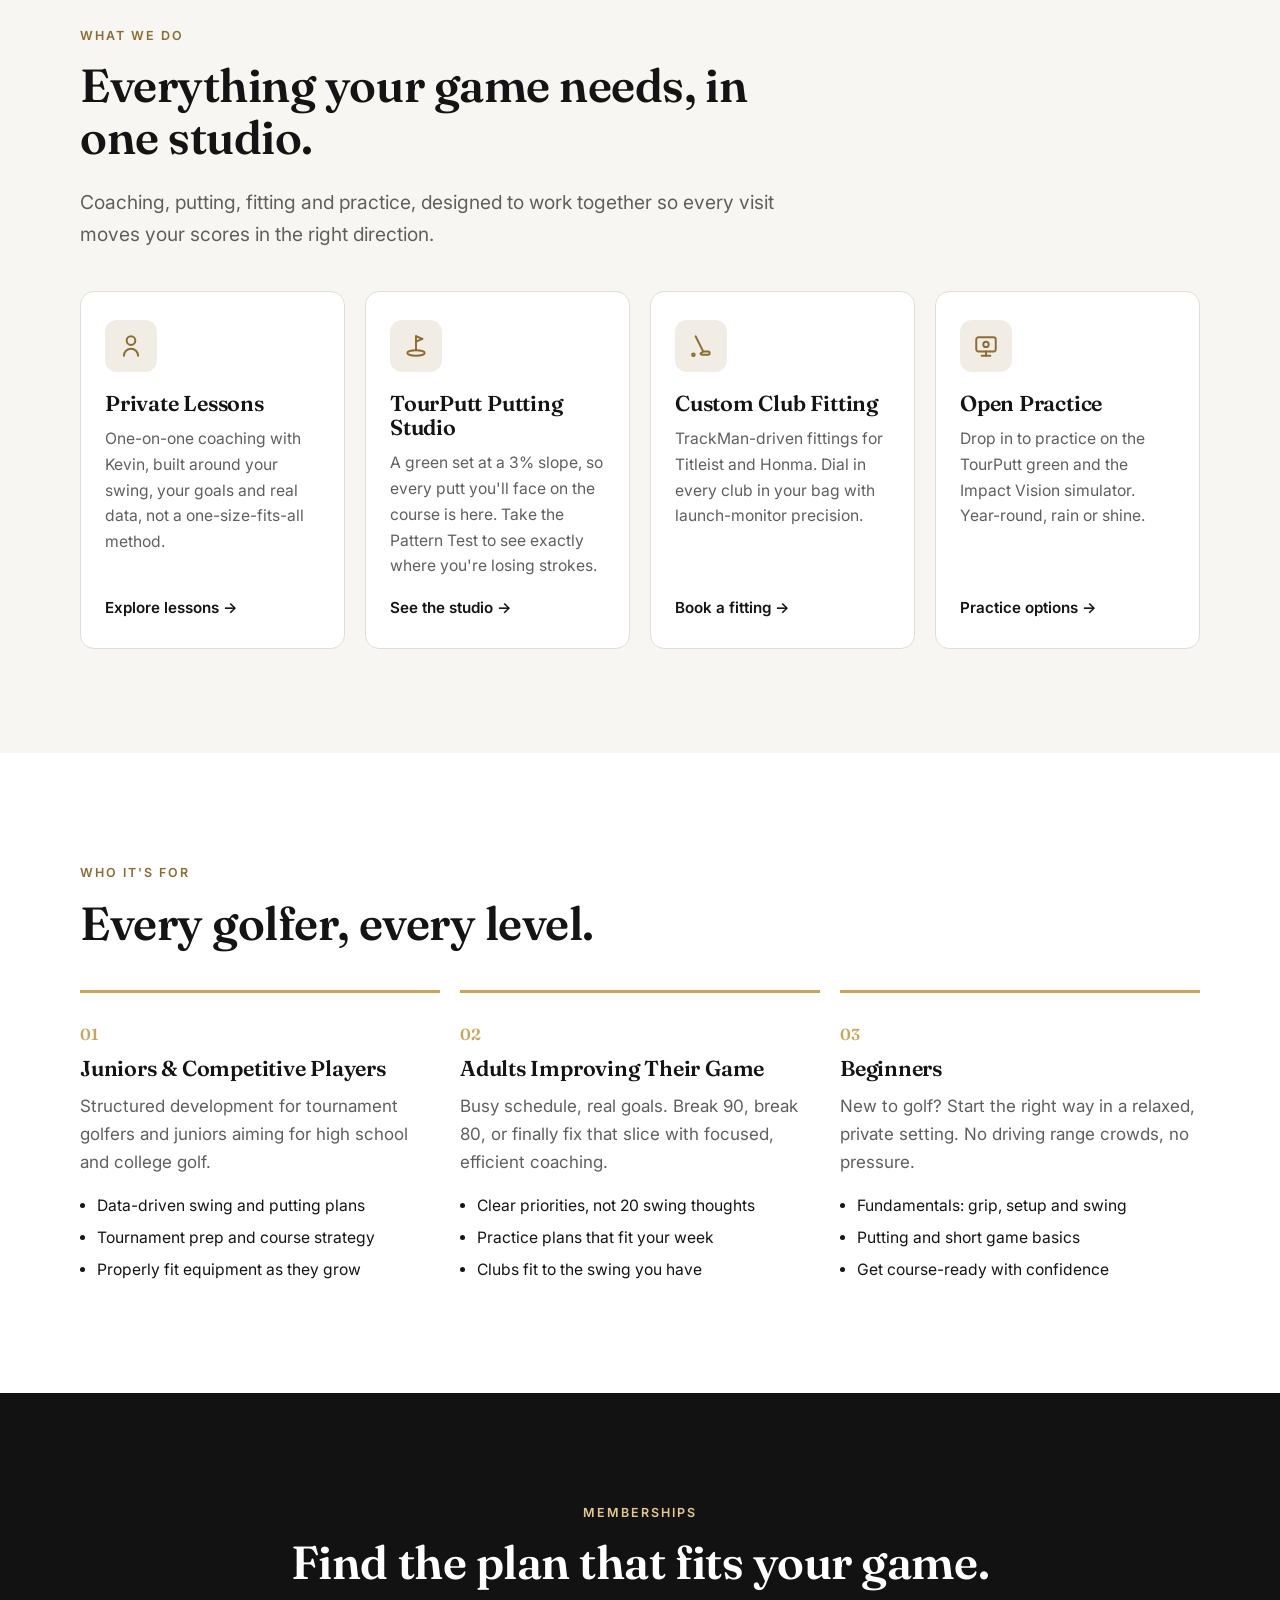
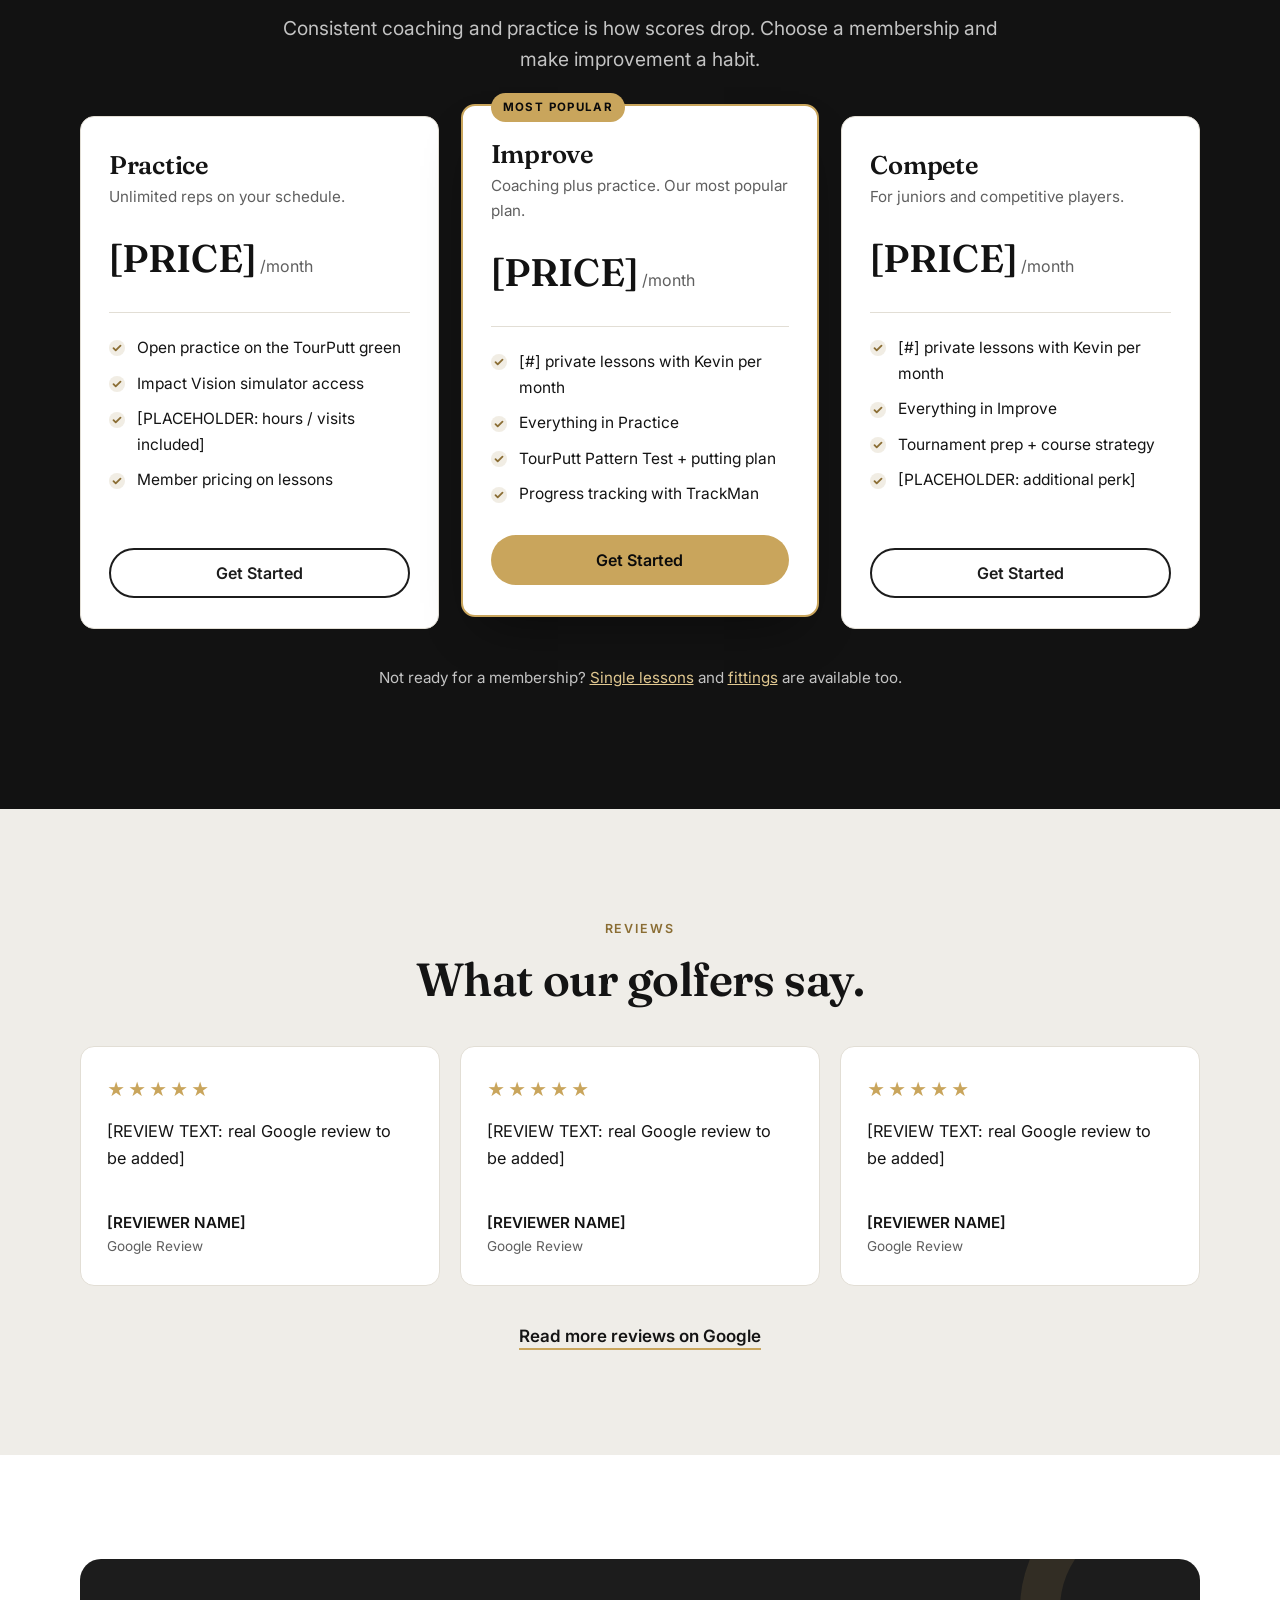
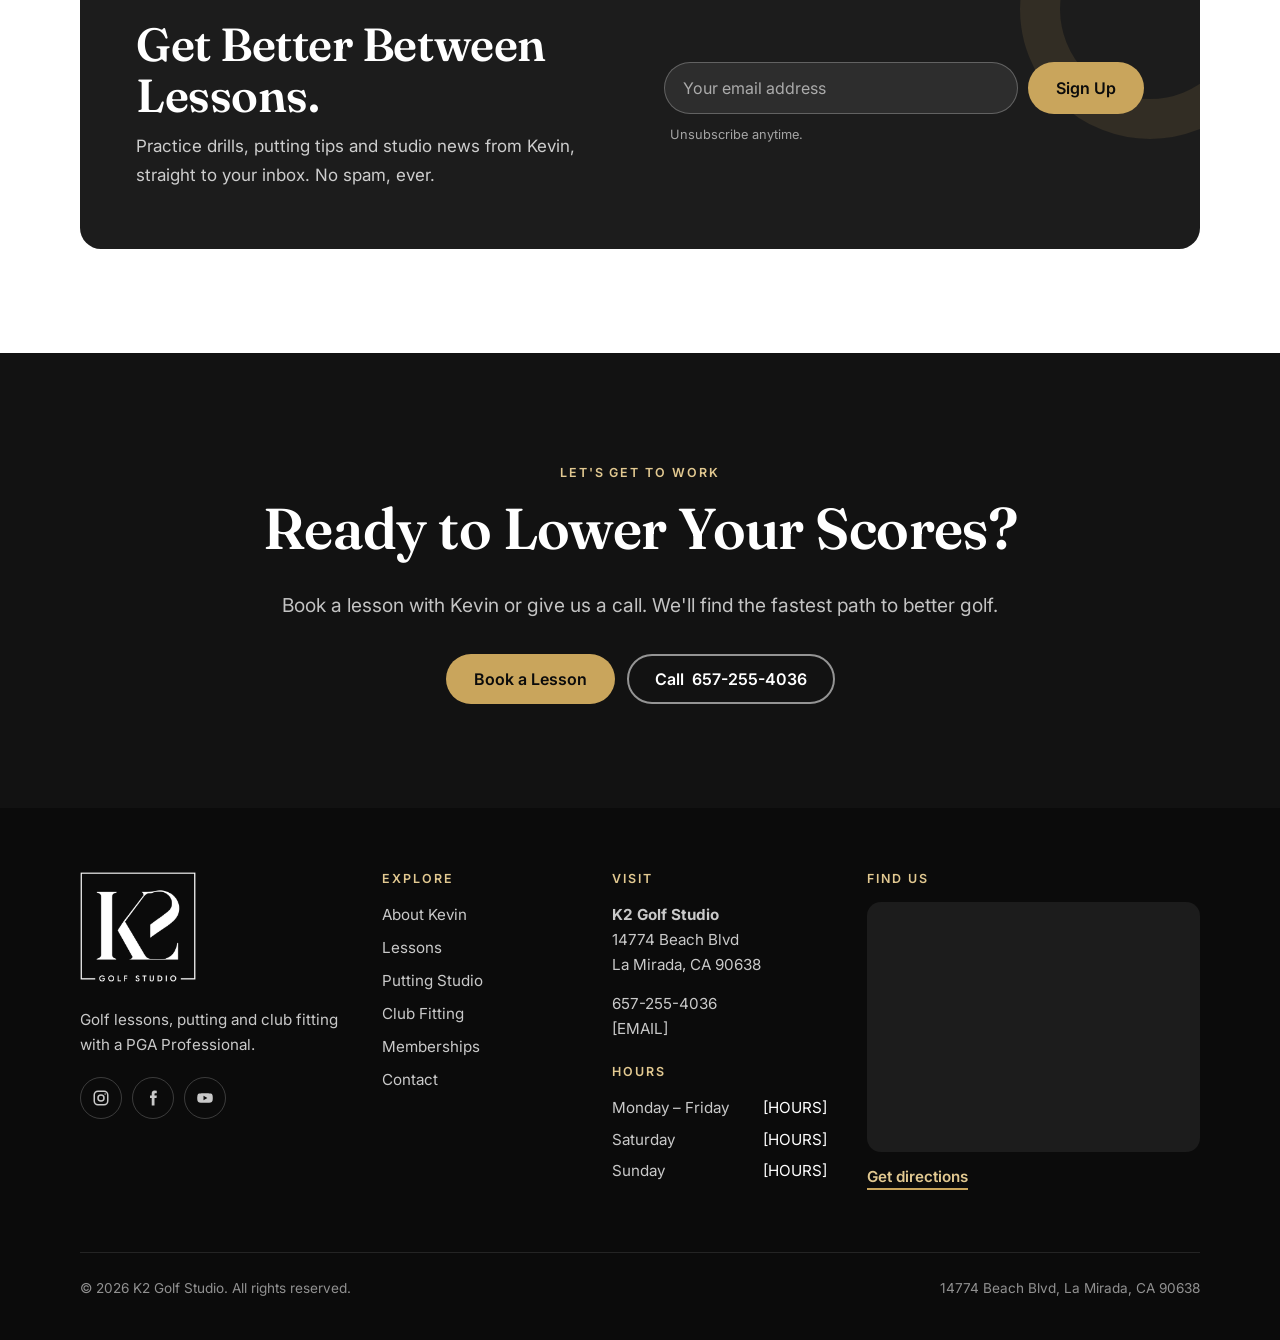
==== commit 8c543796: "Correct TourPutt description: green is fixed at a 3% slope Co-Authored-By: Claude Opus 5.5 <noreply@" ====
--- a/index.html
+++ b/index.html
@@ -4,7 +4,7 @@
   <meta charset="utf-8">
   <meta name="viewport" content="width=device-width, initial-scale=1">
   <title>Golf Lessons, Putting &amp; Club Fitting in La Mirada | K2 Golf Studio</title>
-  <meta name="description" content="Golf lessons, TourPutt putting studio, TrackMan club fitting (Titleist &amp; Honma) and open practice in La Mirada, CA with PGA Professional Kevin. Book a lesson today.">
+  <meta name="description" content="Golf lessons, TourPutt putting studio, TrackMan club fitting (Titleist &amp; Honma) and open practice in La Mirada, CA with PGA Professional Kevin Kim. Book a lesson today.">
   <meta name="theme-color" content="#0b0b0b">
   <meta property="og:type" content="website">
   <meta property="og:site_name" content="K2 Golf Studio">
@@ -77,8 +77,8 @@
       <div class="container split">
         <div class="kevin__photo">
           <!-- Replace this placeholder with:
-               <img src="images/kevin.jpg" alt="Kevin, PGA Professional, coaching a student at K2 Golf Studio in La Mirada" width="920" height="1150" loading="lazy"> -->
-          <div class="photo-ph" role="img" aria-label="Kevin, PGA Professional, coaching a student at K2 Golf Studio in La Mirada">[PHOTO: Kevin]</div>
+               <img src="images/kevin.jpg" alt="Kevin Kim, PGA Professional, coaching a student at K2 Golf Studio in La Mirada" width="920" height="1150" loading="lazy"> -->
+          <div class="photo-ph" role="img" aria-label="Kevin Kim, PGA Professional, coaching a student at K2 Golf Studio in La Mirada">[PHOTO: Kevin]</div>
         </div>
         <div>
           <span class="eyebrow">Meet Your Coach</span>
@@ -117,7 +117,7 @@
               <svg width="26" height="26" viewBox="0 0 24 24" fill="none" stroke="currentColor" stroke-width="1.8" stroke-linecap="round" stroke-linejoin="round"><path d="M12 3v13"/><path d="M12 3l6 2.5L12 8"/><ellipse cx="12" cy="18.5" rx="8" ry="2.5"/></svg>
             </span>
             <h3>TourPutt Putting Studio</h3>
-            <p>A dynamic green that changes slope on demand. Take the Pattern Test to see exactly where you're losing strokes.</p>
+            <p>A green set at a 3% slope, so every putt you'll face on the course is here. Take the Pattern Test to see exactly where you're losing strokes.</p>
             <span class="card__more">See the studio</span>
           </a>
           <a class="card" href="fitting.html">
--- a/css/styles.css
+++ b/css/styles.css
@@ -412,6 +412,130 @@
   display: flex; flex-wrap: wrap; justify-content: space-between; gap: 10px; font-size: .85rem; color: rgba(255,255,255,.55);
 }
 
+
+/* ==========================================================================
+   Inner pages
+   ========================================================================== */
+
+/* Page hero */
+.page-hero {
+  position: relative;
+  color: var(--white);
+  background:
+    radial-gradient(900px 400px at 90% 0%, rgba(201,165,92,.16), transparent 60%),
+    linear-gradient(160deg, #161616, var(--black));
+  overflow: hidden;
+}
+.page-hero::after {
+  content: ""; position: absolute; inset: 0;
+  background: repeating-radial-gradient(circle at 92% 120%, transparent 0 38px, rgba(255,255,255,.035) 38px 39px);
+  pointer-events: none;
+}
+.page-hero .container { position: relative; z-index: 1; padding-top: 64px; padding-bottom: 64px; }
+.page-hero h1 { font-size: clamp(2.2rem, 6vw, 3.6rem); max-width: 14em; }
+.page-hero p { font-size: 1.15rem; color: rgba(255,255,255,.8); max-width: 36em; margin-bottom: 28px; }
+@media (min-width: 760px) { .page-hero .container { padding-top: 96px; padding-bottom: 88px; } }
+
+/* Prose */
+.prose { max-width: 42em; }
+.prose h2 { margin-top: 0; }
+.prose p { color: var(--ink); }
+
+/* Price list */
+.price-list { display: grid; background: var(--white); border: 1px solid var(--line); border-radius: var(--radius); overflow: hidden; }
+.price-row {
+  display: flex; justify-content: space-between; align-items: flex-start; gap: 20px;
+  padding: 22px 24px;
+}
+.price-row + .price-row { border-top: 1px solid var(--line); }
+.price-row h3 { font-family: var(--font-body); font-size: 1.05rem; font-weight: 600; margin: 0 0 4px; letter-spacing: 0; }
+.price-row p { margin: 0; color: var(--muted); font-size: .93rem; }
+.price-row > div { min-width: 0; }
+.price-row__price { font-family: var(--font-display); font-size: 1.5rem; font-weight: 600; white-space: nowrap; font-variant-numeric: tabular-nums; }
+.price-note { margin-top: 16px; font-size: .9rem; color: var(--muted); }
+
+/* Steps (real sequences only) */
+.steps { list-style: none; padding: 0; margin: 0; display: grid; gap: 28px; counter-reset: step; }
+@media (min-width: 760px) { .steps { grid-template-columns: repeat(2, 1fr); } }
+@media (min-width: 1040px) { .steps--4 { grid-template-columns: repeat(4, 1fr); } .steps--5 { grid-template-columns: repeat(5, 1fr); } }
+.steps li { counter-increment: step; border-top: 2px solid var(--gold); padding-top: 18px; }
+.steps li::before {
+  content: "Step " counter(step);
+  display: block; font-size: .75rem; font-weight: 600; letter-spacing: .14em; text-transform: uppercase;
+  color: var(--gold-dark); margin-bottom: 8px;
+}
+.section--dark .steps li::before { color: var(--gold-light); }
+.steps h3 { font-size: 1.2rem; margin-bottom: 6px; }
+.steps p { color: var(--muted); font-size: .97rem; margin: 0; }
+.section--dark .steps p { color: rgba(255,255,255,.72); }
+
+/* Feature list (icon-free checklist) */
+.checklist { list-style: none; padding: 0; margin: 0 0 28px; display: grid; gap: 12px; }
+.checklist li { position: relative; padding-left: 30px; }
+.checklist li::before {
+  content: ""; position: absolute; left: 0; top: .3em; width: 18px; height: 18px; border-radius: 50%;
+  background: var(--gold-tint) url("data:image/svg+xml,%3Csvg xmlns='http://www.w3.org/2000/svg' viewBox='0 0 16 16'%3E%3Cpath d='M4.5 8.2l2.2 2.2 4.8-4.8' fill='none' stroke='%238a6d33' stroke-width='1.8' stroke-linecap='round' stroke-linejoin='round'/%3E%3C/svg%3E") center/18px no-repeat;
+}
+
+/* Tech / info tiles */
+.tiles { display: grid; gap: 20px; }
+@media (min-width: 640px) { .tiles { grid-template-columns: repeat(2, 1fr); } }
+@media (min-width: 1040px) { .tiles--4 { grid-template-columns: repeat(4, 1fr); } .tiles--3 { grid-template-columns: repeat(3, 1fr); } }
+.tile { background: var(--white); border: 1px solid var(--line); border-radius: var(--radius); padding: 26px 24px; }
+.tile h3 { font-size: 1.2rem; margin-bottom: 8px; }
+.tile p { color: var(--muted); font-size: .97rem; margin: 0; }
+.section--dark .tile { background: var(--graphite); border-color: rgba(255,255,255,.08); }
+.section--dark .tile p { color: rgba(255,255,255,.72); }
+
+/* Brand marks (text) */
+.brands { display: flex; flex-wrap: wrap; gap: 14px; margin: 8px 0 28px; }
+.brands span {
+  font-family: var(--font-display); font-size: 1.4rem; font-weight: 600;
+  padding: 10px 22px; border: 1px solid var(--line); border-radius: 999px; background: var(--white);
+}
+
+/* FAQ */
+.faq { display: grid; gap: 12px; max-width: 52em; }
+.faq details { background: var(--white); border: 1px solid var(--line); border-radius: var(--radius-sm); padding: 0 22px; }
+.faq summary {
+  cursor: pointer; list-style: none; padding: 18px 0; font-weight: 600;
+  display: flex; justify-content: space-between; gap: 16px;
+}
+.faq summary::-webkit-details-marker { display: none; }
+.faq summary::after { content: "+"; font-size: 1.4rem; line-height: 1; color: var(--gold-dark); }
+.faq details[open] summary::after { content: "–"; }
+.faq details p { color: var(--muted); margin: 0 0 18px; }
+
+/* Placeholder callout */
+.note {
+  background: var(--gold-tint); border-left: 3px solid var(--gold);
+  padding: 14px 18px; border-radius: 0 var(--radius-sm) var(--radius-sm) 0; font-size: .95rem; margin: 0 0 24px;
+}
+
+/* Contact */
+.contact-grid { display: grid; gap: 32px; }
+@media (min-width: 900px) { .contact-grid { grid-template-columns: 1fr 1.2fr; gap: 56px; } }
+.contact-list { list-style: none; padding: 0; margin: 0 0 28px; display: grid; gap: 22px; }
+.contact-list h3 { font-family: var(--font-body); font-size: .78rem; letter-spacing: .14em; text-transform: uppercase; color: var(--gold-dark); margin-bottom: 4px; font-weight: 600; }
+.contact-list p, .contact-list a { margin: 0; font-size: 1.08rem; }
+.contact-list a { text-decoration: none; border-bottom: 1px solid var(--gold); }
+.contact-list .hours { max-width: 22em; }
+.contact-list .hours li span:last-child { color: var(--ink); font-weight: 500; }
+.form { background: var(--white); border: 1px solid var(--line); border-radius: var(--radius); padding: 28px 24px; display: grid; gap: 16px; }
+.form-row { display: grid; gap: 16px; }
+@media (min-width: 560px) { .form-row { grid-template-columns: 1fr 1fr; } }
+.field { display: grid; gap: 6px; }
+.field label { font-weight: 600; font-size: .92rem; }
+.field input, .field select, .field textarea {
+  font: inherit; font-size: 1rem; color: var(--ink);
+  padding: 12px 14px; border: 1px solid var(--line); border-radius: var(--radius-sm); background: var(--cream);
+  width: 100%;
+}
+.field textarea { min-height: 130px; resize: vertical; }
+.field input:focus, .field select:focus, .field textarea:focus { outline: 2px solid var(--gold); outline-offset: 1px; border-color: var(--gold); }
+.form .btn { justify-self: start; }
+.map--light { aspect-ratio: 16 / 9; background: var(--sand); margin-top: 8px; }
+
 /* ---------- Mobile sticky action bar ---------- */
 .mobile-bar {
   position: fixed; left: 0; right: 0; bottom: 0; z-index: 40;
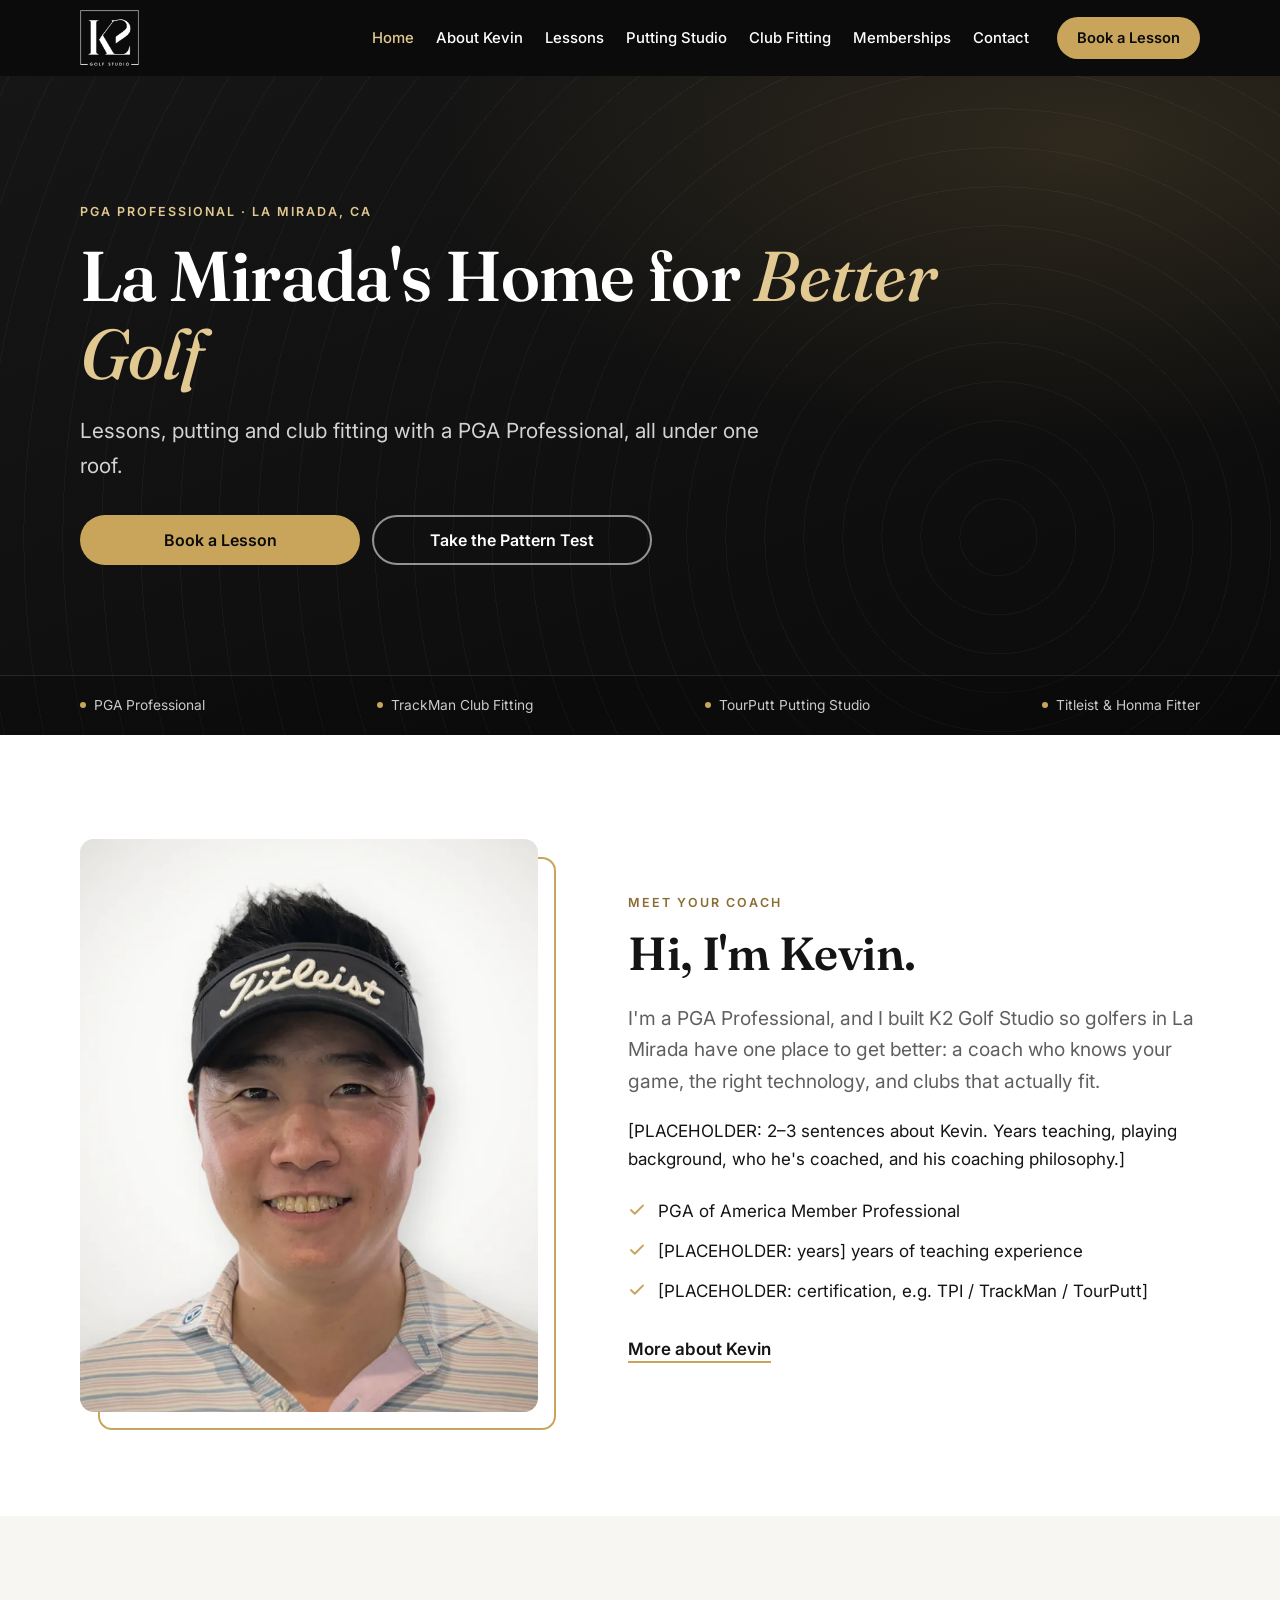
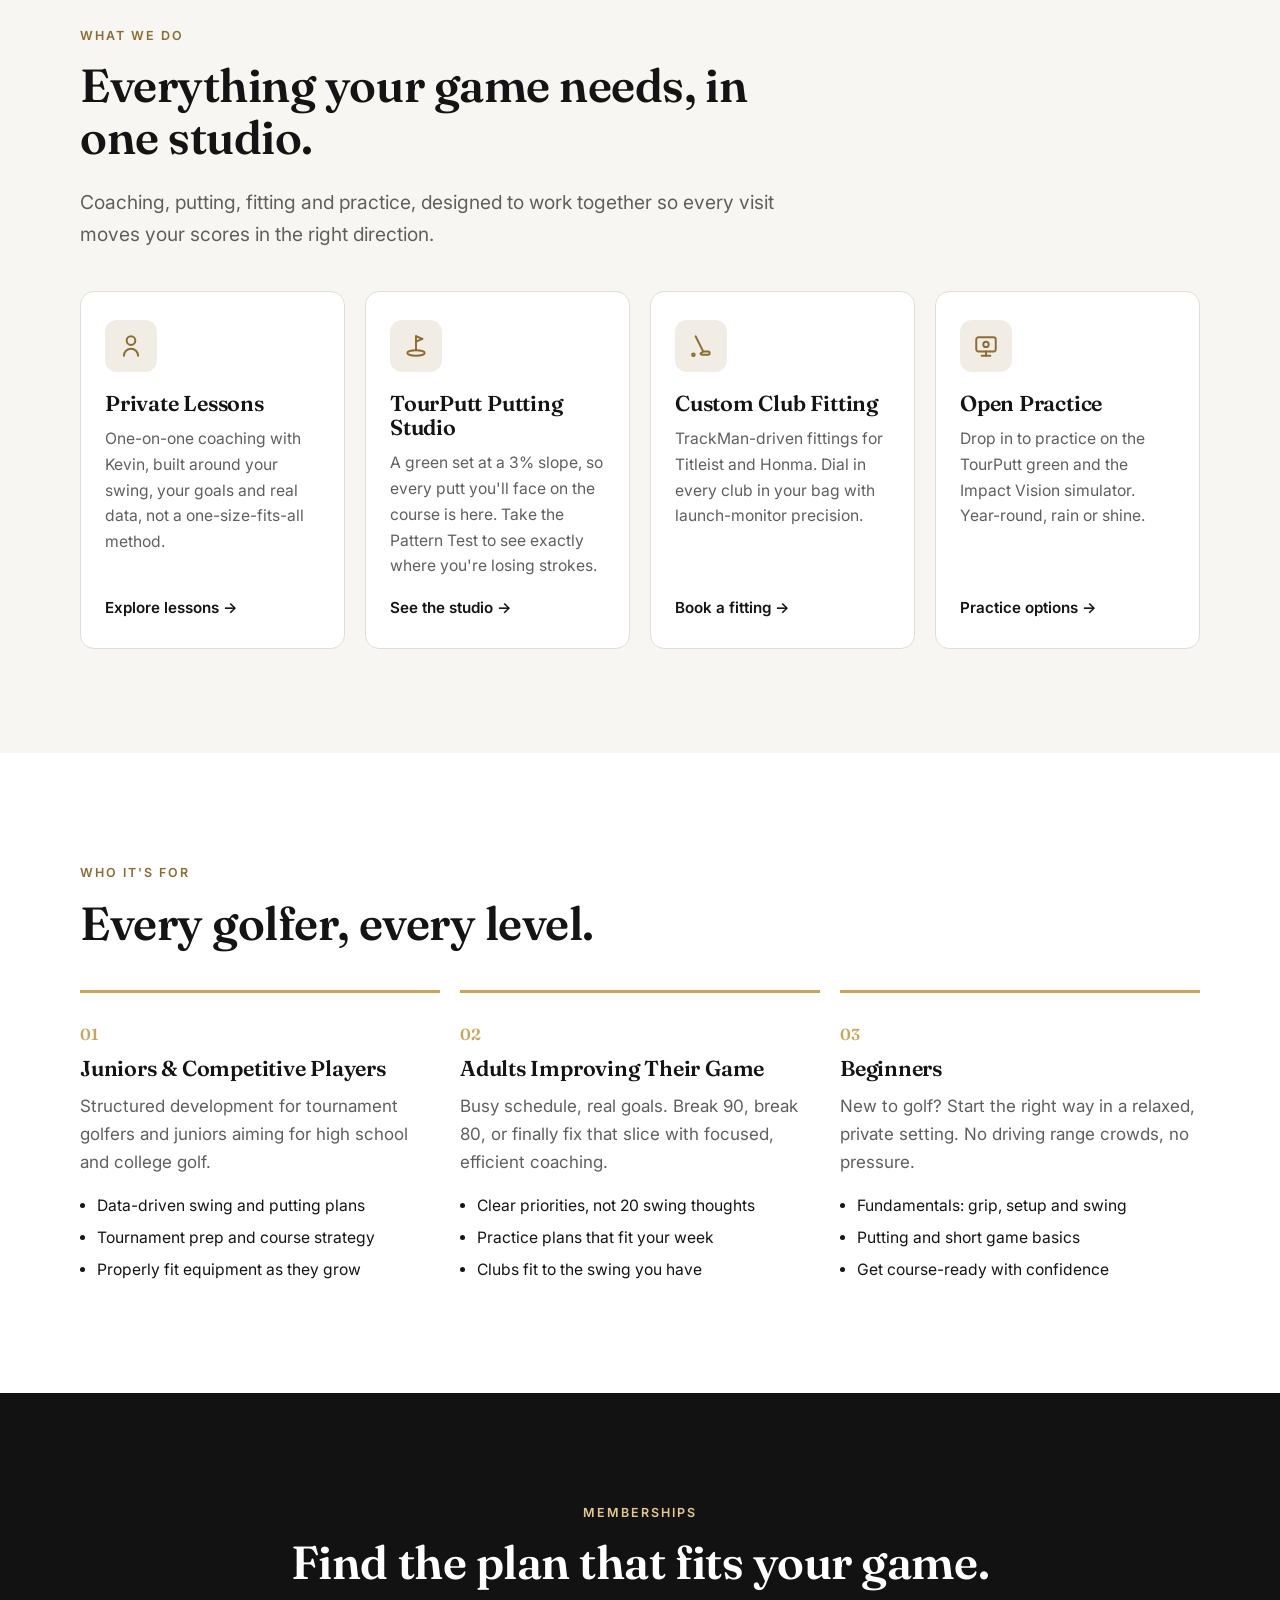
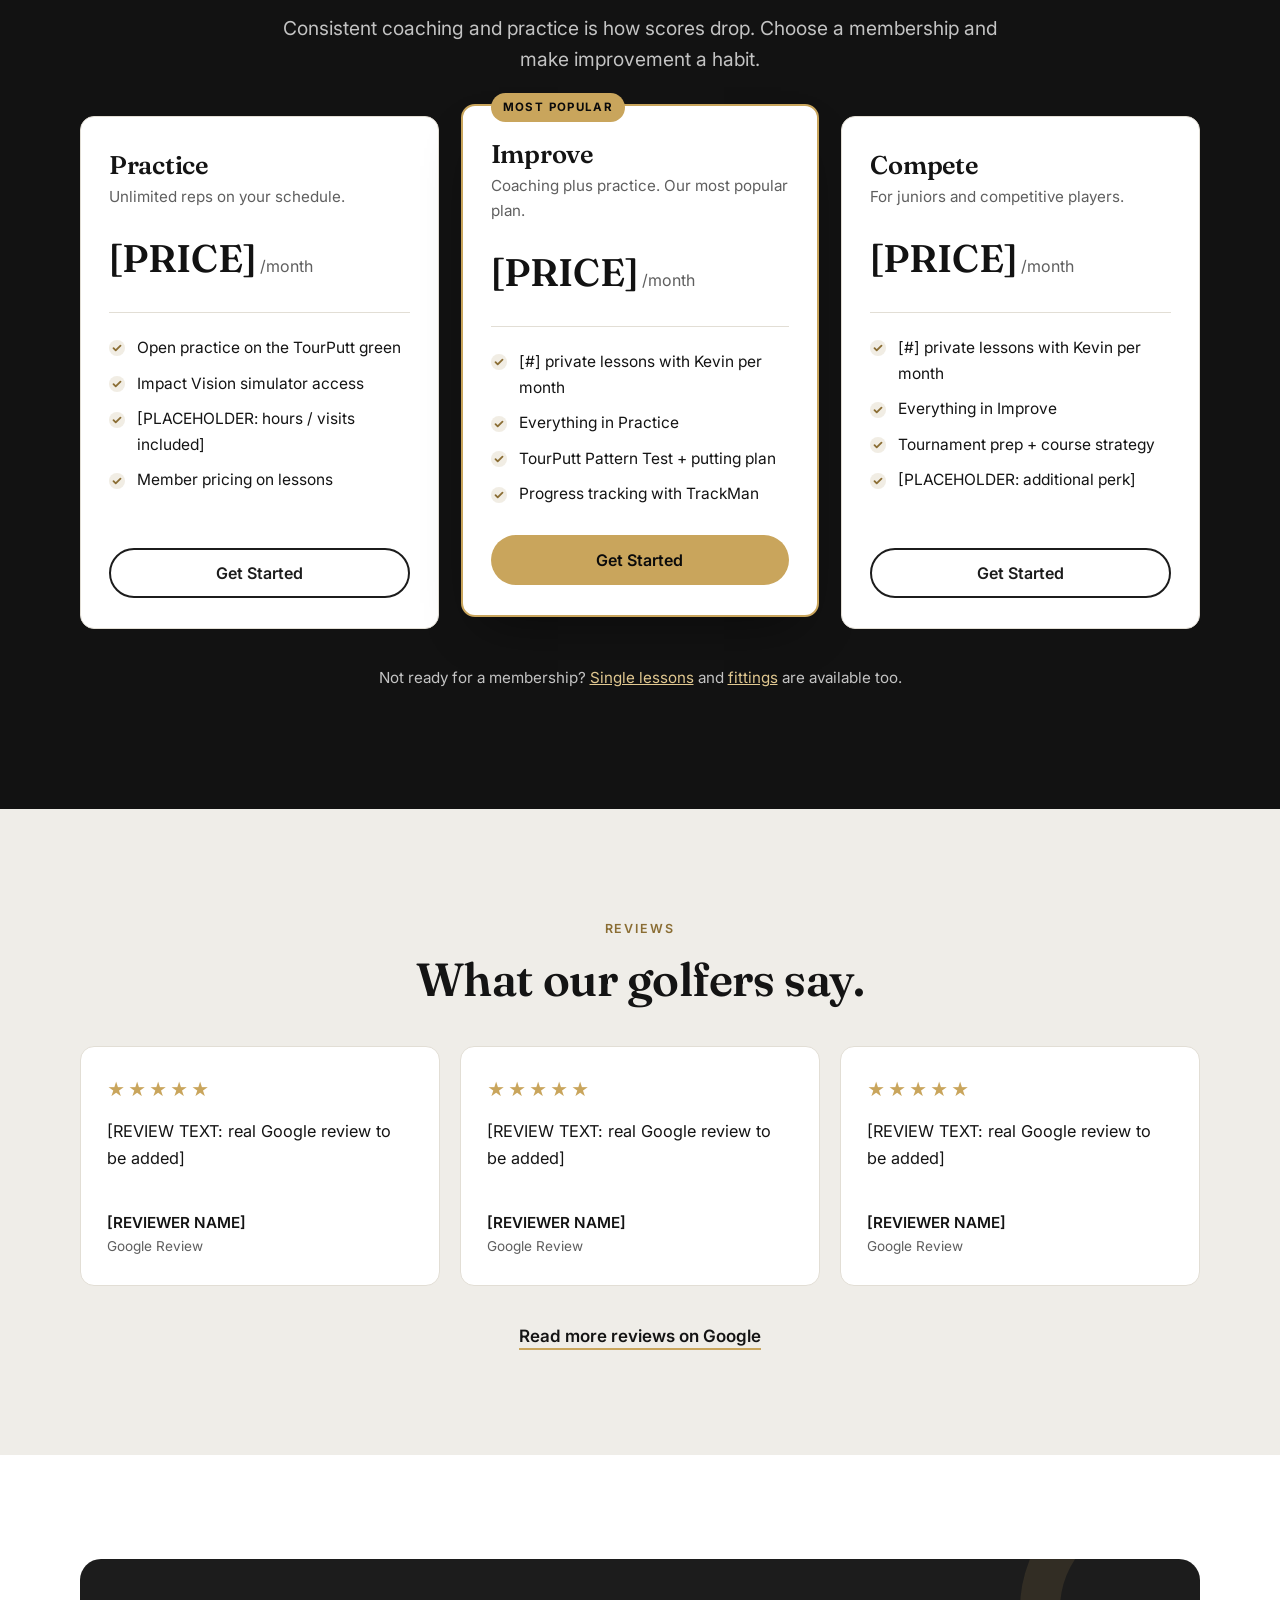
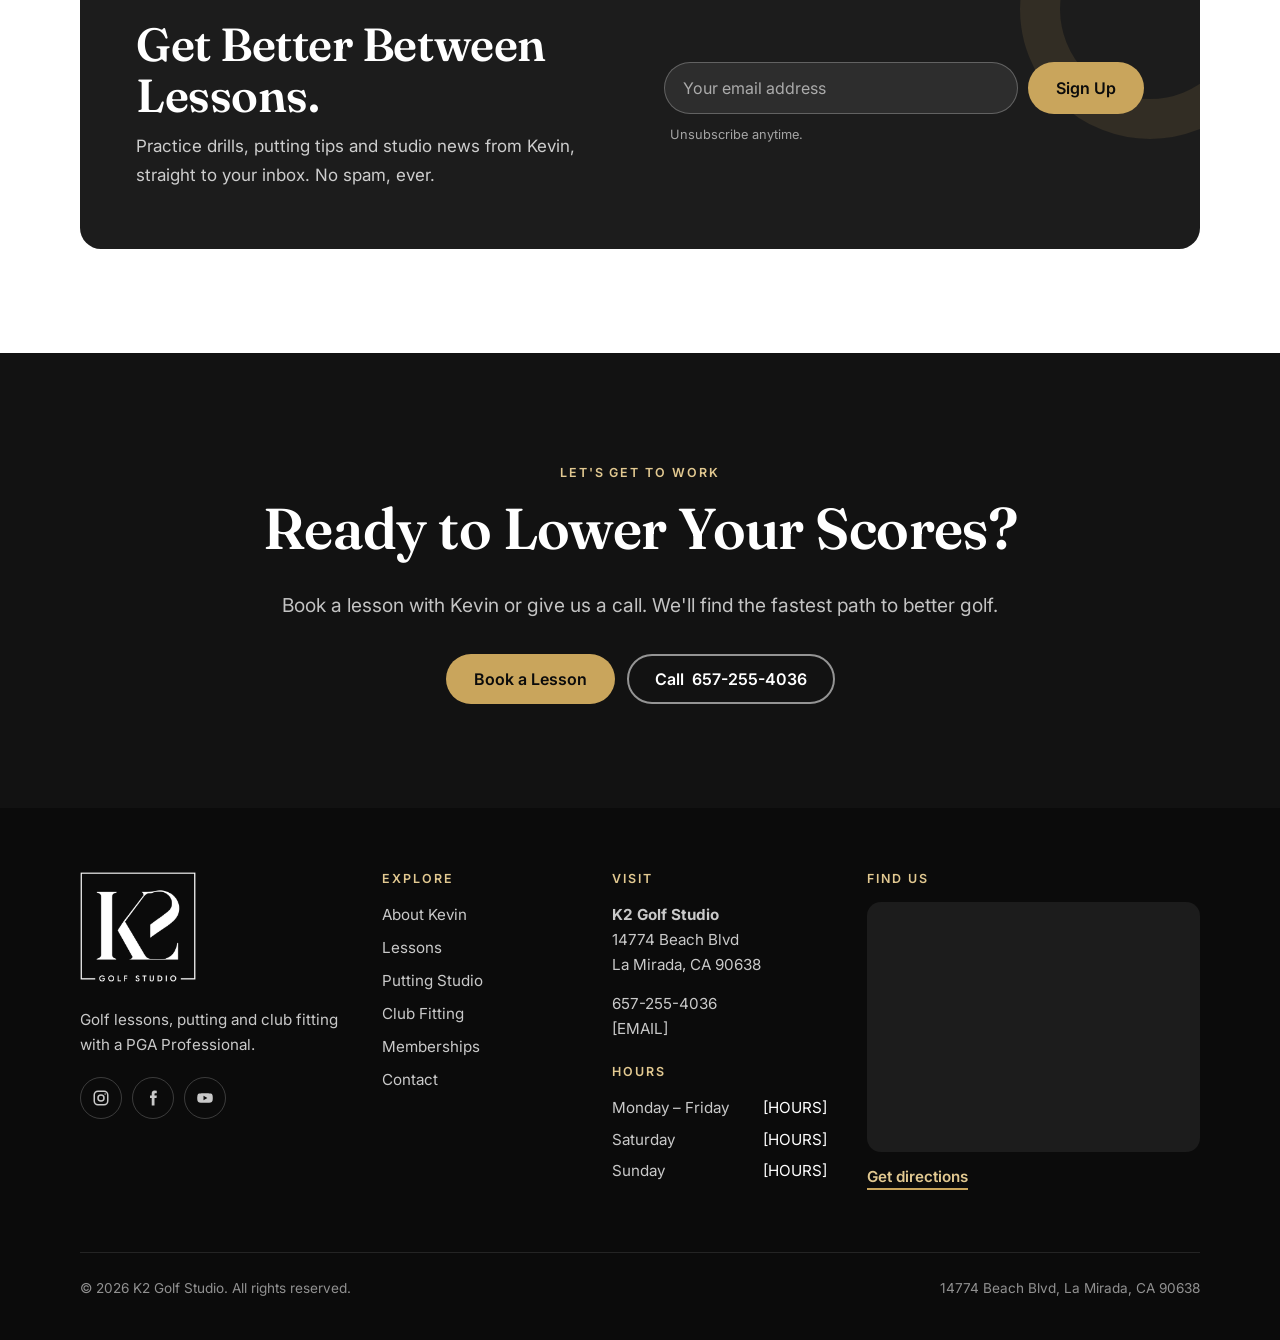
==== commit b451c995: "Add Kevin Kim's headshot to the homepage and About page Co-Authored-By: Claude Opus 5.5 <noreply@ant" ====
--- a/index.html
+++ b/index.html
@@ -76,9 +76,10 @@
     <section class="section section--white" aria-labelledby="kevin-title">
       <div class="container split">
         <div class="kevin__photo">
-          <!-- Replace this placeholder with:
-               <img src="images/kevin.jpg" alt="Kevin Kim, PGA Professional, coaching a student at K2 Golf Studio in La Mirada" width="920" height="1150" loading="lazy"> -->
-          <div class="photo-ph" role="img" aria-label="Kevin Kim, PGA Professional, coaching a student at K2 Golf Studio in La Mirada">[PHOTO: Kevin]</div>
+          <picture>
+            <source srcset="images/kevin-kim.webp" type="image/webp">
+            <img class="photo" src="images/kevin-kim.jpg" alt="Kevin Kim, PGA Professional at K2 Golf Studio in La Mirada" width="800" height="1000" loading="lazy">
+          </picture>
         </div>
         <div>
           <span class="eyebrow">Meet Your Coach</span>
--- a/css/styles.css
+++ b/css/styles.css
@@ -250,6 +250,7 @@
   border: 2px solid var(--gold); border-radius: var(--radius); z-index: 0;
 }
 .kevin__photo > * { position: relative; z-index: 1; }
+.photo { width: 100%; aspect-ratio: 4 / 5; object-fit: cover; border-radius: var(--radius); background: var(--sand); }
 .creds { list-style: none; padding: 0; margin: 24px 0 30px; display: grid; gap: 12px; }
 .creds li { display: flex; gap: 12px; align-items: flex-start; }
 .creds svg { flex: none; margin-top: 4px; color: var(--gold); }
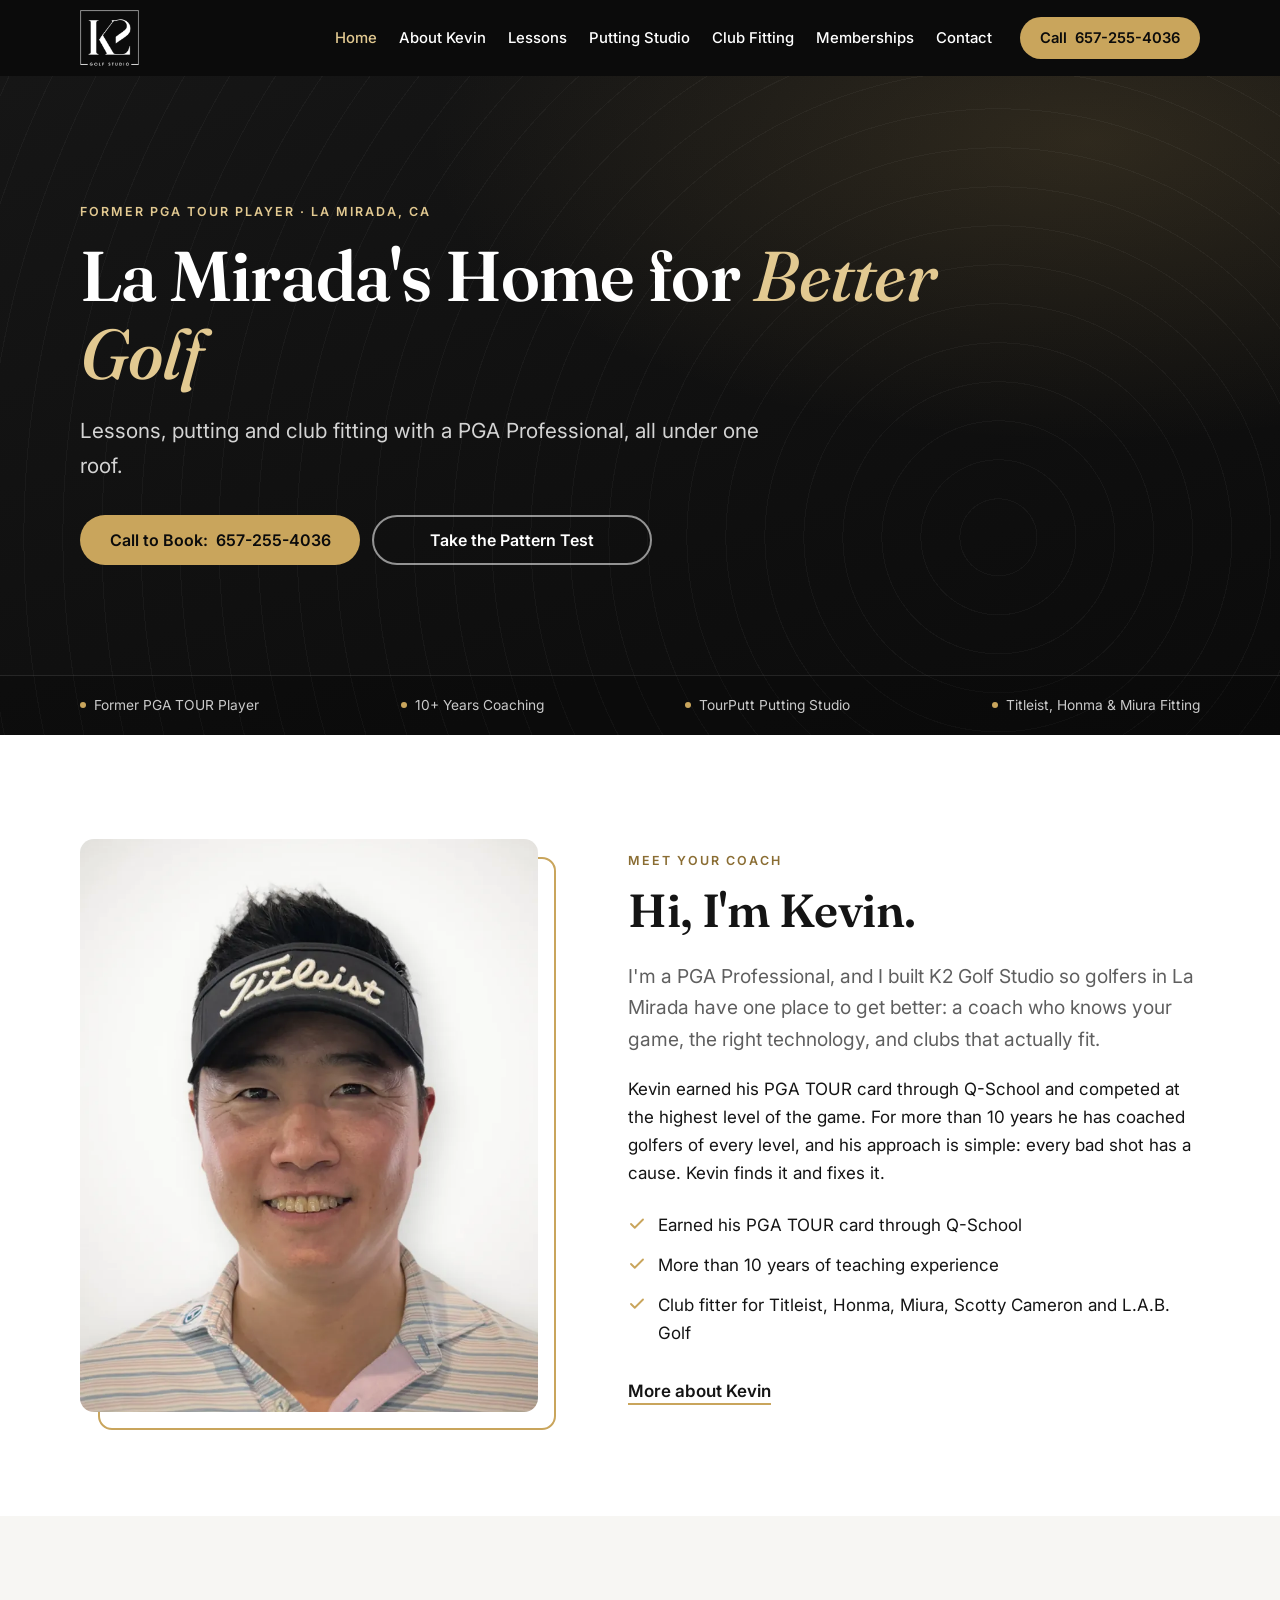
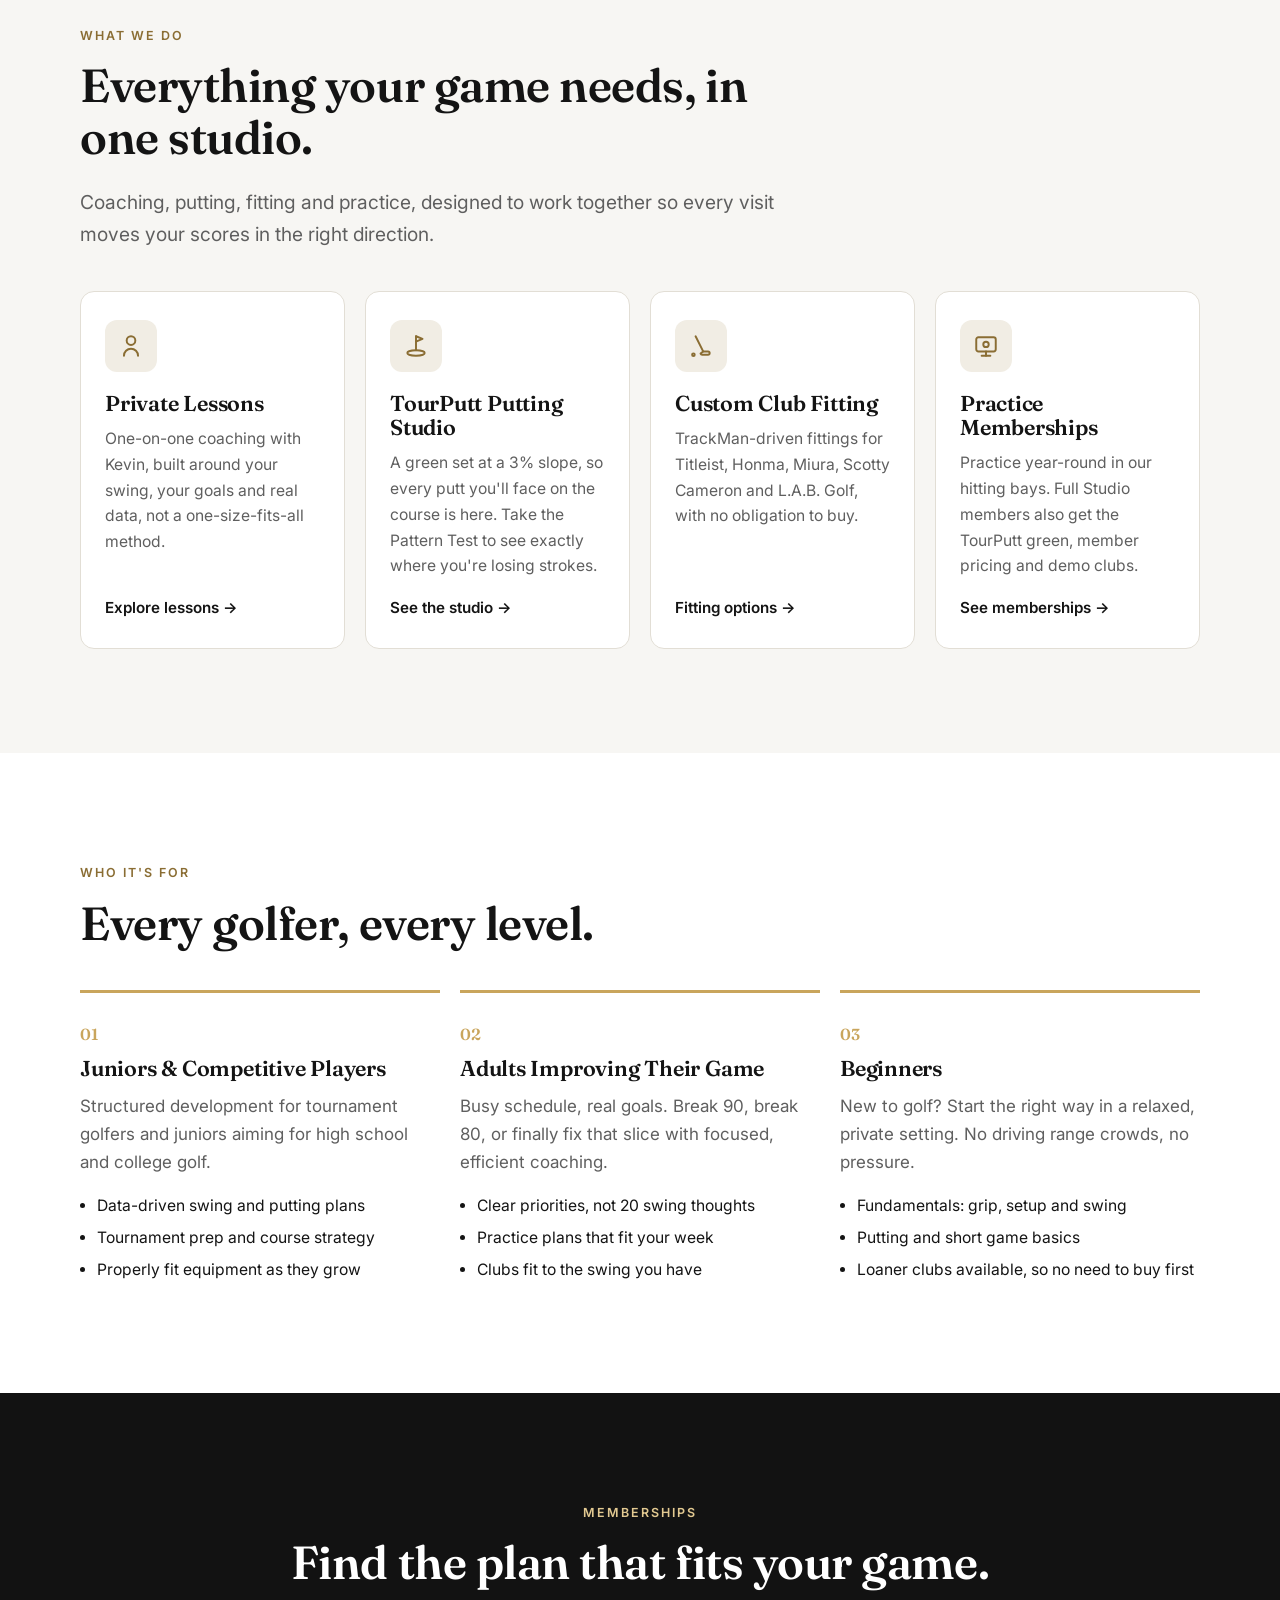
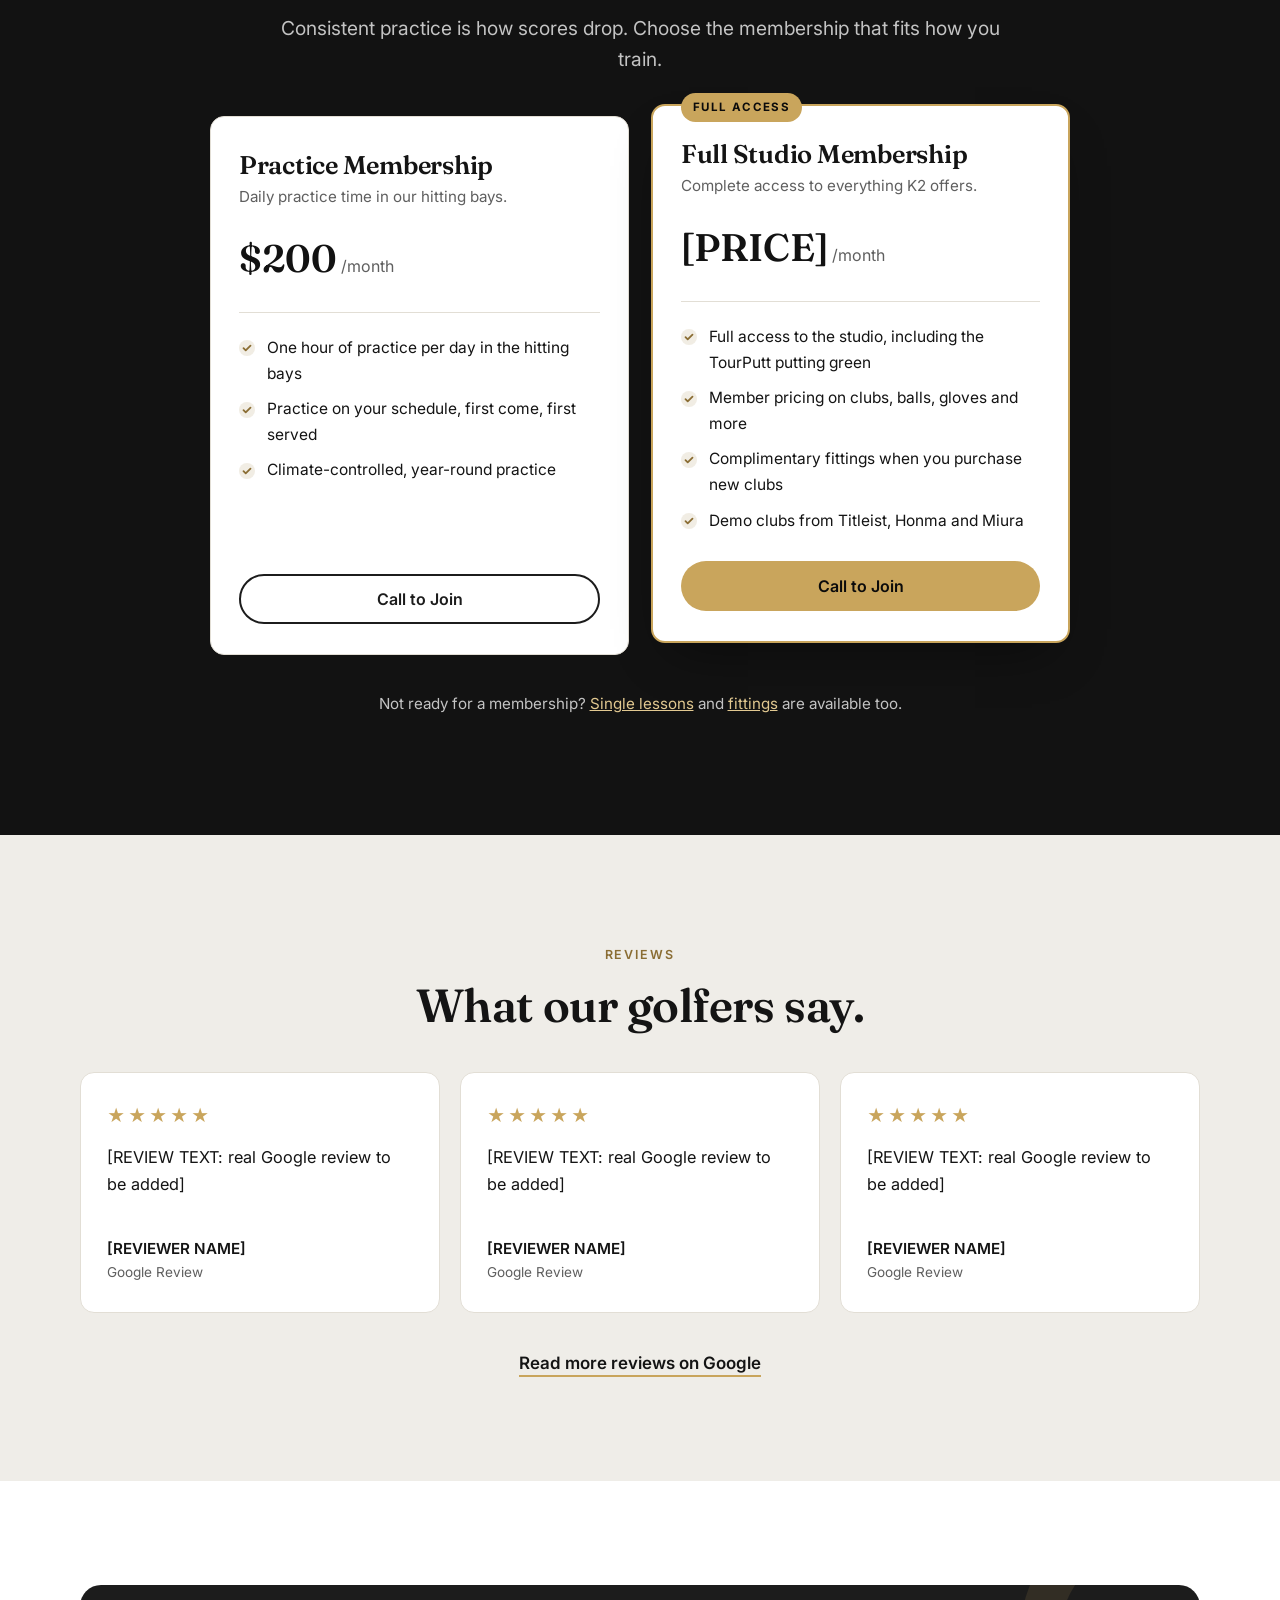
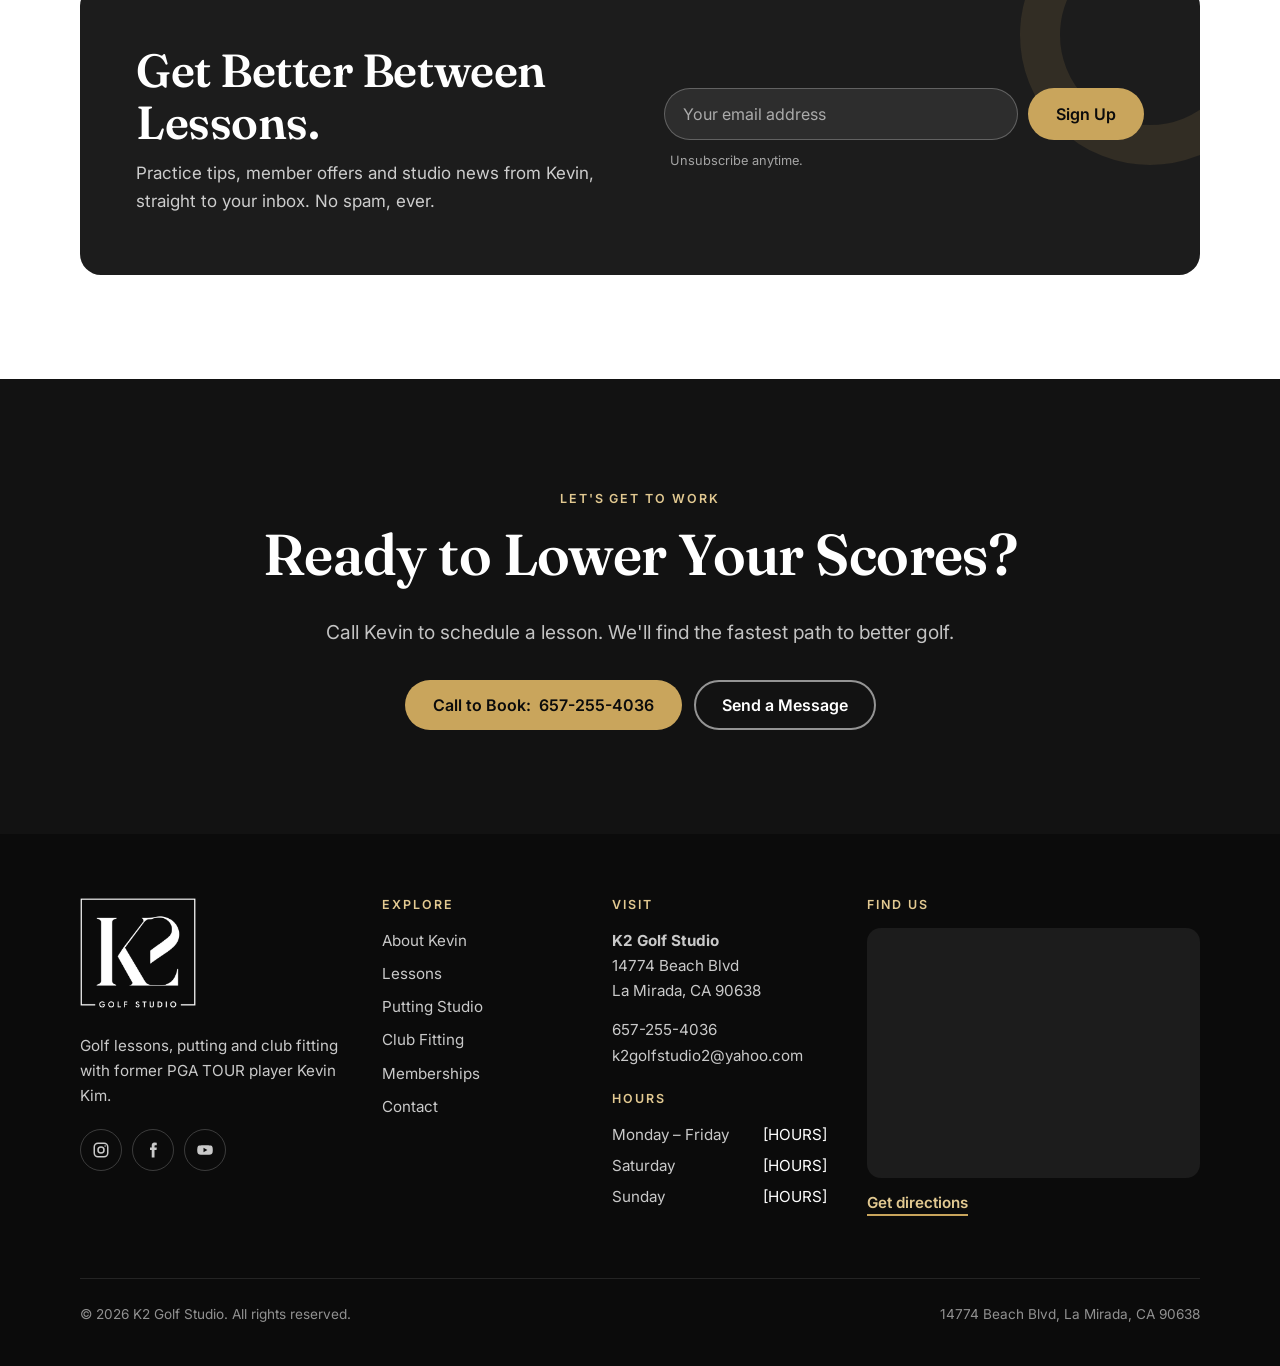
==== commit 4d14ef3b: "Replace booking links with call buttons and add Kevin's lesson, fitting and membership details - All" ====
--- a/index.html
+++ b/index.html
@@ -4,7 +4,7 @@
   <meta charset="utf-8">
   <meta name="viewport" content="width=device-width, initial-scale=1">
   <title>Golf Lessons, Putting &amp; Club Fitting in La Mirada | K2 Golf Studio</title>
-  <meta name="description" content="Golf lessons, TourPutt putting studio, TrackMan club fitting (Titleist &amp; Honma) and open practice in La Mirada, CA with PGA Professional Kevin Kim. Book a lesson today.">
+  <meta name="description" content="Golf lessons, TourPutt putting, TrackMan club fitting (Titleist, Honma, Miura, Scotty Cameron &amp; L.A.B. Golf) and practice memberships in La Mirada, CA with former PGA TOUR player Kevin Kim.">
   <meta name="theme-color" content="#0b0b0b">
   <meta property="og:type" content="website">
   <meta property="og:site_name" content="K2 Golf Studio">
@@ -42,7 +42,7 @@
           <li><a href="memberships.html">Memberships</a></li>
           <li><a href="contact.html">Contact</a></li>
         </ul>
-        <a class="btn btn--gold btn--sm" href="[BOOKING_LINK]" data-k2-href="booking">Book a Lesson</a>
+        <a class="btn btn--gold btn--sm" href="tel:+16572554036" data-k2-href="tel">Call <span data-k2="phone">657-255-4036</span></a>
       </nav>
     </div>
   </header>
@@ -52,21 +52,21 @@
     <!-- ============ 1. HERO ============ -->
     <section class="hero">
       <div class="container hero__inner">
-        <span class="eyebrow eyebrow--light">PGA Professional &middot; La Mirada, CA</span>
+        <span class="eyebrow eyebrow--light">Former PGA TOUR Player &middot; La Mirada, CA</span>
         <h1>La Mirada's Home for <em>Better Golf</em></h1>
         <p class="hero__sub">Lessons, putting and club fitting with a PGA Professional, all under one roof.</p>
         <div class="btn-row">
-          <a class="btn btn--gold" href="[BOOKING_LINK]" data-k2-href="booking">Book a Lesson</a>
+          <a class="btn btn--gold" href="tel:+16572554036" data-k2-href="tel">Call to Book: <span data-k2="phone">657-255-4036</span></a>
           <a class="btn btn--outline-light" href="putting.html#pattern-test">Take the Pattern Test</a>
         </div>
       </div>
       <div class="trust">
         <div class="container">
           <ul>
-            <li>PGA Professional</li>
-            <li>TrackMan Club Fitting</li>
+            <li>Former PGA TOUR Player</li>
+            <li>10+ Years Coaching</li>
             <li>TourPutt Putting Studio</li>
-            <li>Titleist &amp; Honma Fitter</li>
+            <li>Titleist, Honma &amp; Miura Fitting</li>
           </ul>
         </div>
       </div>
@@ -85,11 +85,11 @@
           <span class="eyebrow">Meet Your Coach</span>
           <h2 id="kevin-title">Hi, I'm Kevin.</h2>
           <p class="lead">I'm a PGA Professional, and I built K2 Golf Studio so golfers in La Mirada have one place to get better: a coach who knows your game, the right technology, and clubs that actually fit.</p>
-          <p>[PLACEHOLDER: 2–3 sentences about Kevin. Years teaching, playing background, who he's coached, and his coaching philosophy.]</p>
+          <p>Kevin earned his PGA TOUR card through Q-School and competed at the highest level of the game. For more than 10 years he has coached golfers of every level, and his approach is simple: every bad shot has a cause. Kevin finds it and fixes it.</p>
           <ul class="creds">
-            <li><svg width="18" height="18" viewBox="0 0 24 24" fill="none" stroke="currentColor" stroke-width="2.5" stroke-linecap="round" stroke-linejoin="round" aria-hidden="true"><path d="M20 6 9 17l-5-5"/></svg><span>PGA of America Member Professional</span></li>
-            <li><svg width="18" height="18" viewBox="0 0 24 24" fill="none" stroke="currentColor" stroke-width="2.5" stroke-linecap="round" stroke-linejoin="round" aria-hidden="true"><path d="M20 6 9 17l-5-5"/></svg><span>[PLACEHOLDER: years] years of teaching experience</span></li>
-            <li><svg width="18" height="18" viewBox="0 0 24 24" fill="none" stroke="currentColor" stroke-width="2.5" stroke-linecap="round" stroke-linejoin="round" aria-hidden="true"><path d="M20 6 9 17l-5-5"/></svg><span>[PLACEHOLDER: certification, e.g. TPI / TrackMan / TourPutt]</span></li>
+            <li><svg width="18" height="18" viewBox="0 0 24 24" fill="none" stroke="currentColor" stroke-width="2.5" stroke-linecap="round" stroke-linejoin="round" aria-hidden="true"><path d="M20 6 9 17l-5-5"/></svg><span>Earned his PGA TOUR card through Q-School</span></li>
+            <li><svg width="18" height="18" viewBox="0 0 24 24" fill="none" stroke="currentColor" stroke-width="2.5" stroke-linecap="round" stroke-linejoin="round" aria-hidden="true"><path d="M20 6 9 17l-5-5"/></svg><span>More than 10 years of teaching experience</span></li>
+            <li><svg width="18" height="18" viewBox="0 0 24 24" fill="none" stroke="currentColor" stroke-width="2.5" stroke-linecap="round" stroke-linejoin="round" aria-hidden="true"><path d="M20 6 9 17l-5-5"/></svg><span>Club fitter for Titleist, Honma, Miura, Scotty Cameron and L.A.B. Golf</span></li>
           </ul>
           <a class="text-link" href="about.html">More about Kevin</a>
         </div>
@@ -126,16 +126,16 @@
               <svg width="26" height="26" viewBox="0 0 24 24" fill="none" stroke="currentColor" stroke-width="1.8" stroke-linecap="round" stroke-linejoin="round"><path d="M7 3l7 14"/><path d="M14 17h4.5a1.5 1.5 0 0 1 0 3H13a1.5 1.5 0 0 1-1.4-1z"/><circle cx="5" cy="20" r="1.2"/></svg>
             </span>
             <h3>Custom Club Fitting</h3>
-            <p>TrackMan-driven fittings for Titleist and Honma. Dial in every club in your bag with launch-monitor precision.</p>
-            <span class="card__more">Book a fitting</span>
+            <p>TrackMan-driven fittings for Titleist, Honma, Miura, Scotty Cameron and L.A.B. Golf, with no obligation to buy.</p>
+            <span class="card__more">Fitting options</span>
           </a>
           <a class="card" href="memberships.html">
             <span class="card__icon" aria-hidden="true">
               <svg width="26" height="26" viewBox="0 0 24 24" fill="none" stroke="currentColor" stroke-width="1.8" stroke-linecap="round" stroke-linejoin="round"><rect x="3" y="4" width="18" height="13" rx="2"/><path d="M8 21h8"/><path d="M12 17v4"/><circle cx="12" cy="10.5" r="2.5"/></svg>
             </span>
-            <h3>Open Practice</h3>
-            <p>Drop in to practice on the TourPutt green and the Impact Vision simulator. Year-round, rain or shine.</p>
-            <span class="card__more">Practice options</span>
+            <h3>Practice Memberships</h3>
+            <p>Practice year-round in our hitting bays. Full Studio members also get the TourPutt green, member pricing and demo clubs.</p>
+            <span class="card__more">See memberships</span>
           </a>
         </div>
       </div>
@@ -176,7 +176,7 @@
             <ul>
               <li>Fundamentals: grip, setup and swing</li>
               <li>Putting and short game basics</li>
-              <li>Get course-ready with confidence</li>
+              <li>Loaner clubs available, so no need to buy first</li>
             </ul>
           </div>
         </div>
@@ -189,7 +189,7 @@
         <div class="section-head section-head--center">
           <span class="eyebrow eyebrow--light">Memberships</span>
           <h2 id="plans-title">Find the plan that fits your game.</h2>
-          <p class="lead">Consistent coaching and practice is how scores drop. Choose a membership and make improvement a habit.</p>
+          <p class="lead">Consistent practice is how scores drop. Choose the membership that fits how you train.</p>
         </div>
         <!-- Plan cards are filled in from js/site-config.js (edit prices there) -->
         <div class="plans" data-k2-plans>
@@ -236,7 +236,7 @@
         <div class="signup">
           <div>
             <h2 id="signup-title">Get Better Between Lessons.</h2>
-            <p>Practice drills, putting tips and studio news from Kevin, straight to your inbox. No spam, ever.</p>
+            <p>Practice tips, member offers and studio news from Kevin, straight to your inbox. No spam, ever.</p>
           </div>
           <!-- Works automatically on Netlify (Forms). For Mailchimp etc., replace action with your signup URL. -->
           <form class="signup-form" name="newsletter" method="POST" action="/thanks.html" data-netlify="true" netlify-honeypot="bot-field">
@@ -256,10 +256,10 @@
       <div class="container">
         <span class="eyebrow eyebrow--light">Let's Get to Work</span>
         <h2 id="cta-title">Ready to Lower Your Scores?</h2>
-        <p class="lead">Book a lesson with Kevin or give us a call. We'll find the fastest path to better golf.</p>
+        <p class="lead">Call Kevin to schedule a lesson. We'll find the fastest path to better golf.</p>
         <div class="btn-row">
-          <a class="btn btn--gold" href="[BOOKING_LINK]" data-k2-href="booking">Book a Lesson</a>
-          <a class="btn btn--outline-light" href="tel:+16572554036" data-k2-href="tel">Call <span data-k2="phone">657-255-4036</span></a>
+          <a class="btn btn--gold" href="tel:+16572554036" data-k2-href="tel">Call to Book: <span data-k2="phone">657-255-4036</span></a>
+          <a class="btn btn--outline-light" href="contact.html#message">Send a Message</a>
         </div>
       </div>
     </section>
@@ -273,7 +273,7 @@
           <a class="logo logo--footer" href="index.html">
             <img class="logo__img" src="images/k2-logo-white.png" alt="K2 Golf Studio home" width="380" height="360" loading="lazy">
           </a>
-          <p style="margin-top:18px">Golf lessons, putting and club fitting with a PGA Professional.</p>
+          <p style="margin-top:18px">Golf lessons, putting and club fitting with former PGA TOUR player Kevin Kim.</p>
           <div class="social">
             <a href="[INSTAGRAM_URL]" data-k2-href="instagram" aria-label="Instagram" target="_blank" rel="noopener">
               <svg width="18" height="18" viewBox="0 0 24 24" fill="none" stroke="currentColor" stroke-width="2" aria-hidden="true"><rect x="3" y="3" width="18" height="18" rx="5"/><circle cx="12" cy="12" r="4"/><circle cx="17.5" cy="6.5" r="1" fill="currentColor" stroke="none"/></svg>
@@ -330,8 +330,8 @@
 
   <!-- Mobile quick-action bar -->
   <div class="mobile-bar">
-    <a class="btn btn--outline-light" href="tel:+16572554036" data-k2-href="tel">Call</a>
-    <a class="btn btn--gold" href="[BOOKING_LINK]" data-k2-href="booking">Book a Lesson</a>
+    <a class="btn btn--outline-light" href="contact.html#message">Message</a>
+    <a class="btn btn--gold" href="tel:+16572554036" data-k2-href="tel">Call to Book</a>
   </div>
 </body>
 </html>
--- a/css/styles.css
+++ b/css/styles.css
@@ -296,6 +296,9 @@
 /* ---------- Plans ---------- */
 .plans { display: grid; gap: 22px; align-items: stretch; }
 @media (min-width: 900px) { .plans { grid-template-columns: repeat(3, 1fr); } }
+@media (min-width: 760px) { .plans--2 { grid-template-columns: repeat(2, 1fr); max-width: 860px; margin: 0 auto; } }
+.price-group + .price-group { margin-top: 28px; }
+.price-group h3.price-group__title { font-size: 1.15rem; margin: 0 0 12px; }
 .plan {
   position: relative;
   display: flex; flex-direction: column;
@@ -512,6 +515,16 @@
   background: var(--gold-tint); border-left: 3px solid var(--gold);
   padding: 14px 18px; border-radius: 0 var(--radius-sm) var(--radius-sm) 0; font-size: .95rem; margin: 0 0 24px;
 }
+
+/* Compare table */
+.compare-wrap { overflow-x: auto; border: 1px solid var(--line); border-radius: var(--radius); background: var(--white); }
+.compare { width: 100%; border-collapse: collapse; min-width: 520px; }
+.compare th, .compare td { padding: 16px 20px; text-align: left; border-bottom: 1px solid var(--line); font-size: .97rem; }
+.compare thead th { font-size: .78rem; letter-spacing: .14em; text-transform: uppercase; color: var(--gold-dark); font-weight: 600; }
+.compare tbody th { font-weight: 500; }
+.compare td { white-space: nowrap; }
+.compare tr:last-child th, .compare tr:last-child td { border-bottom: 0; }
+.compare__price th, .compare__price td { font-family: var(--font-display); font-size: 1.15rem; font-weight: 600; }
 
 /* Contact */
 .contact-grid { display: grid; gap: 32px; }
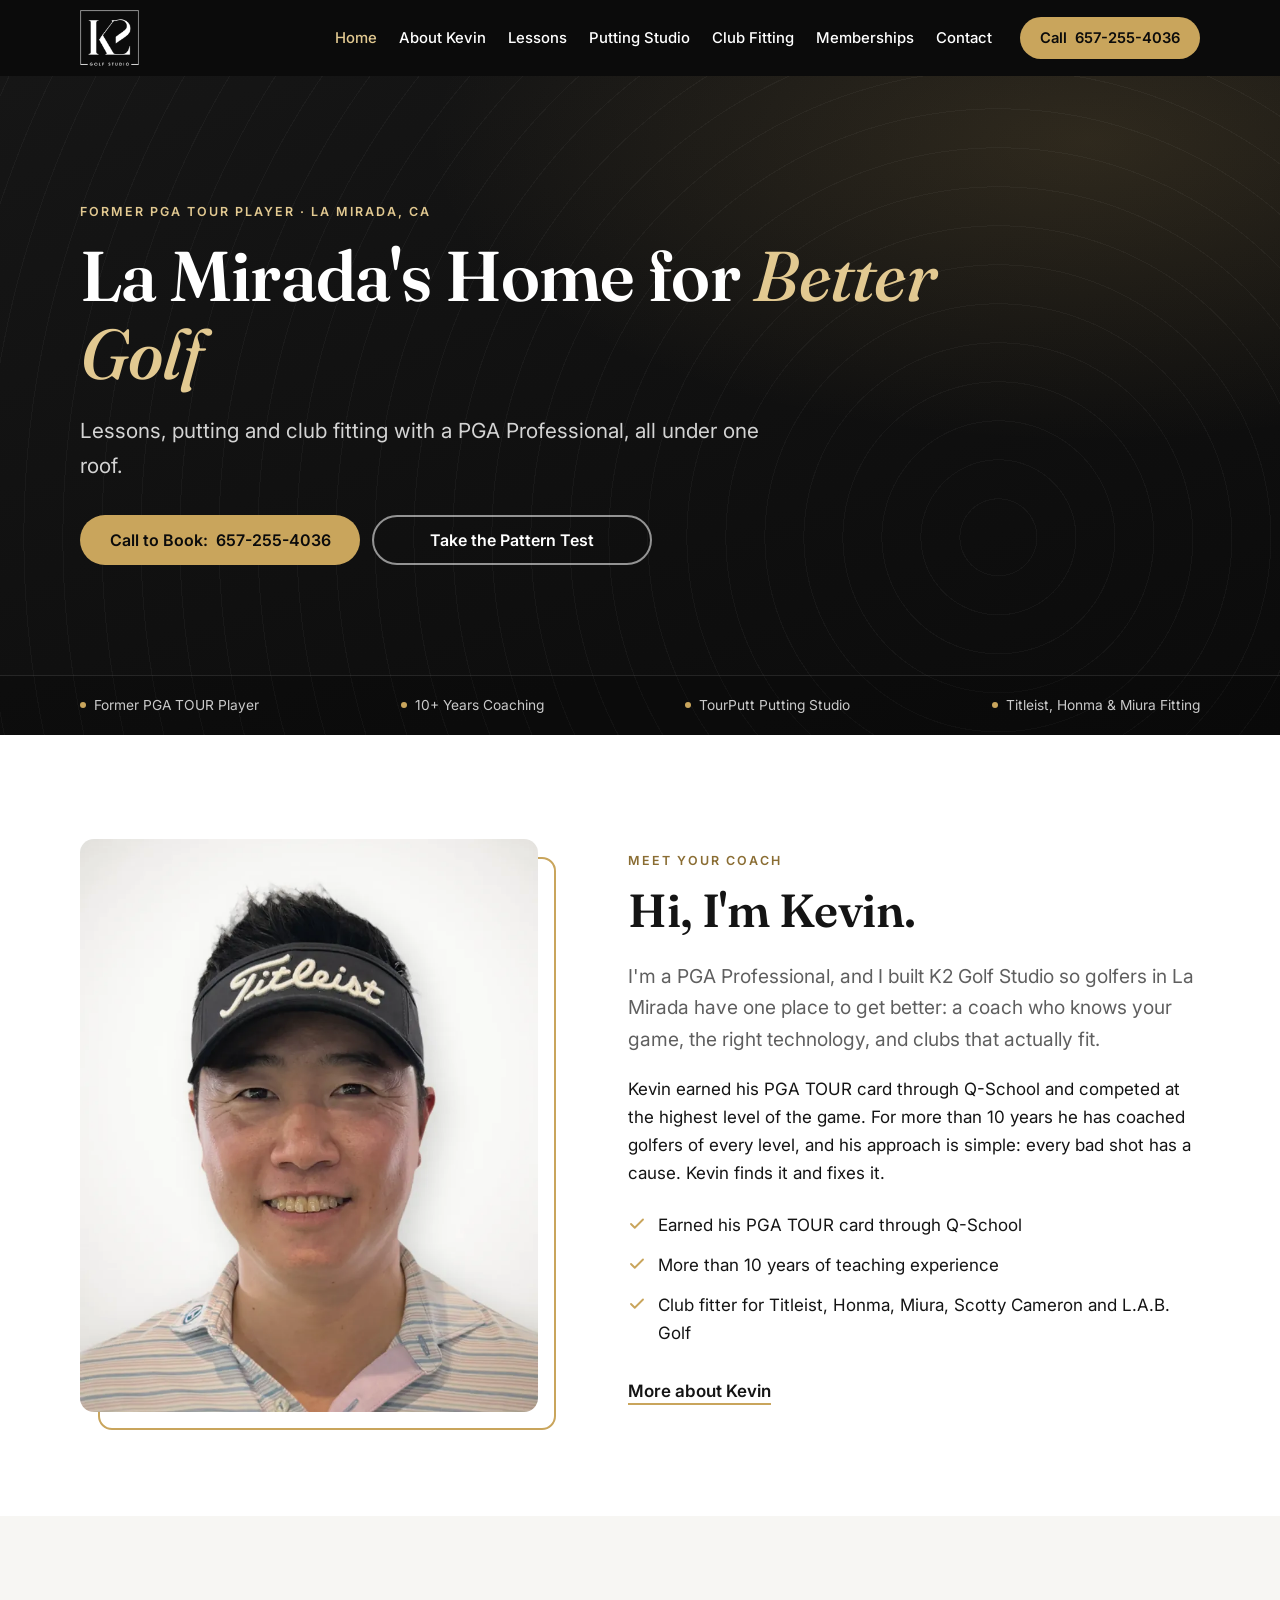
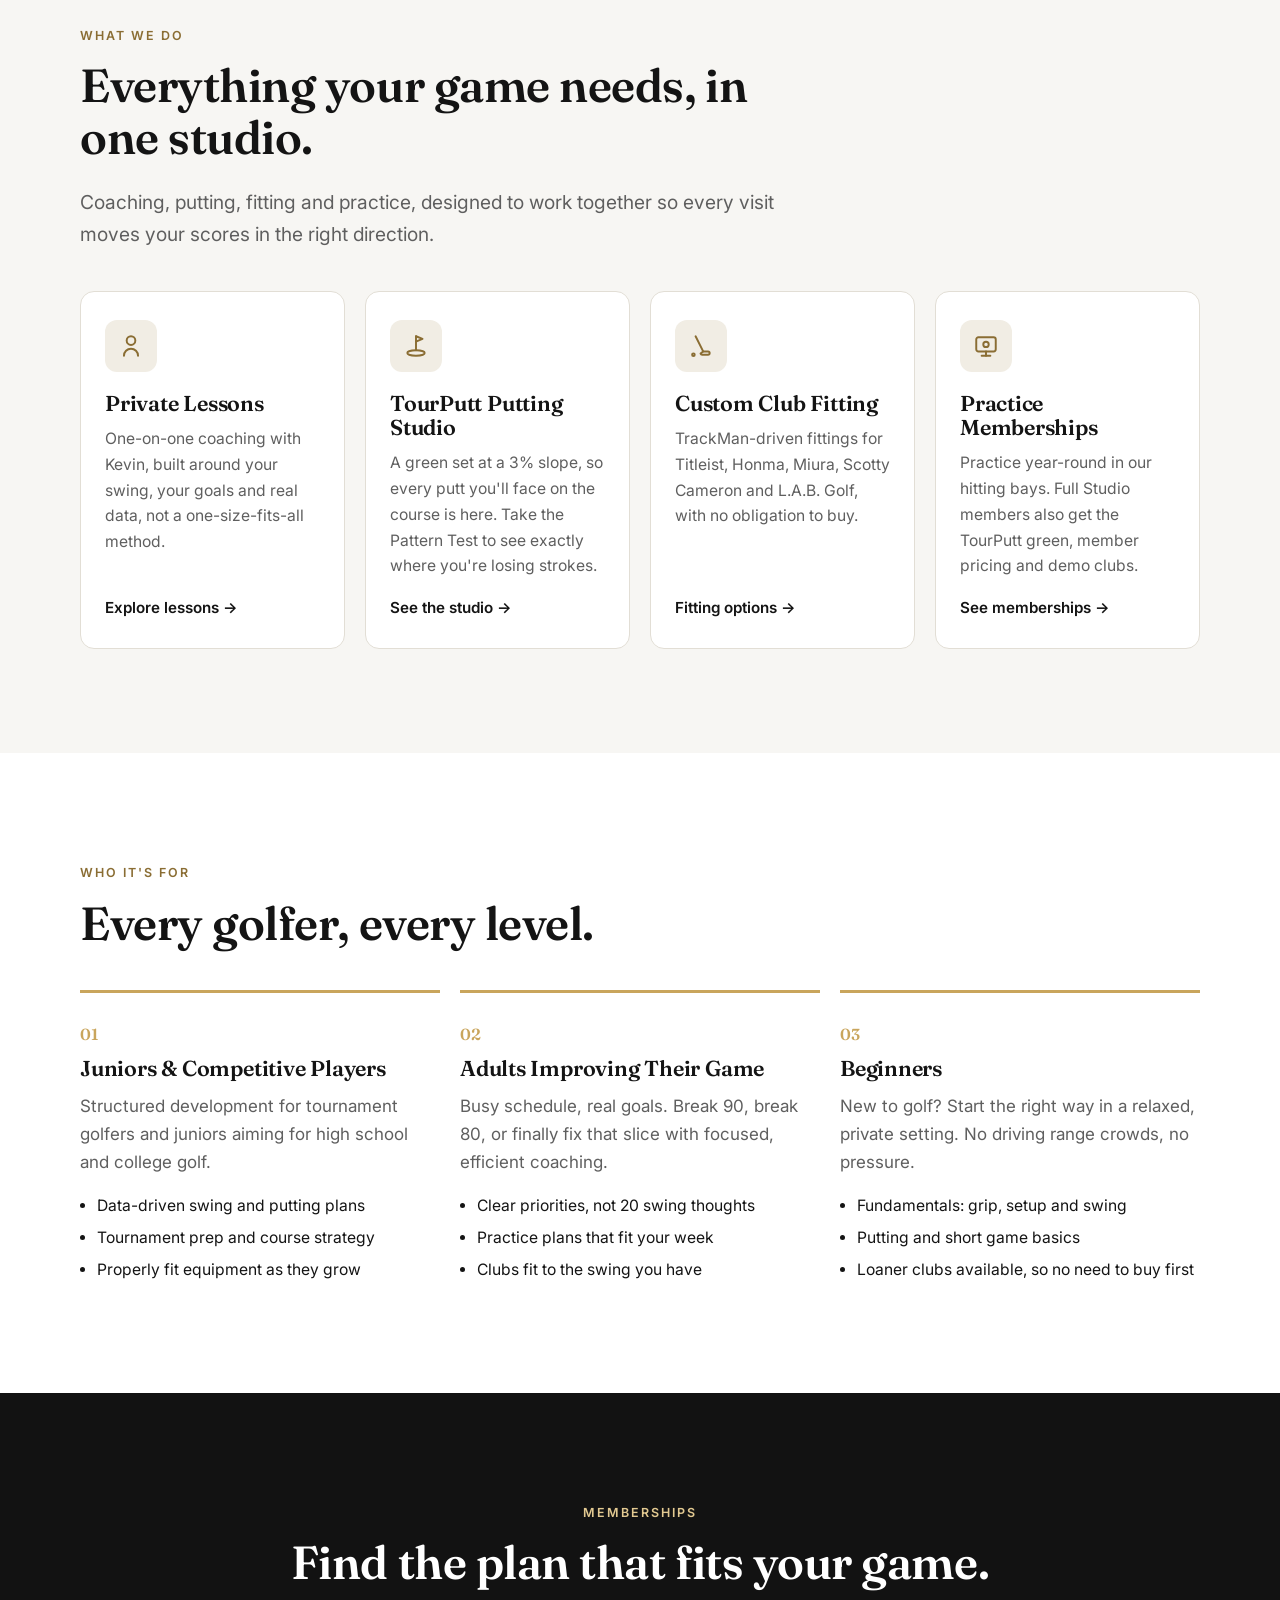
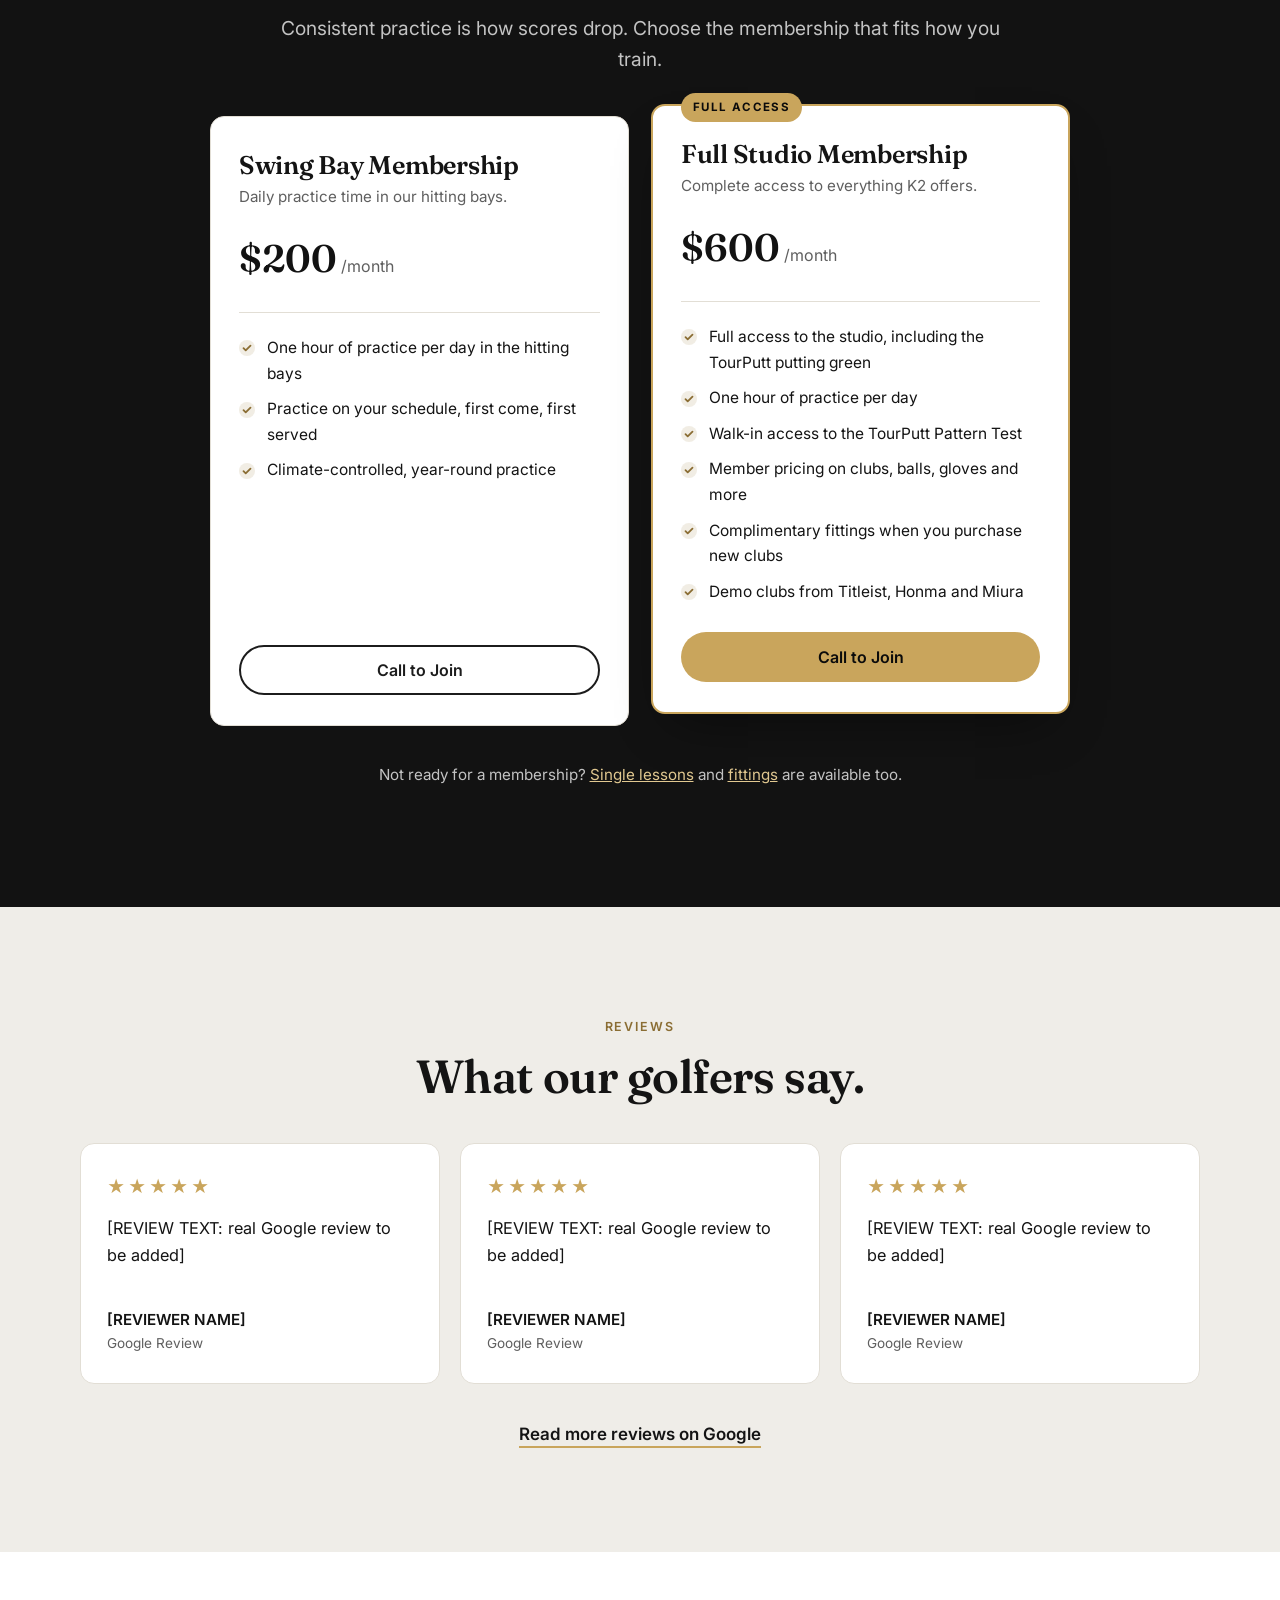
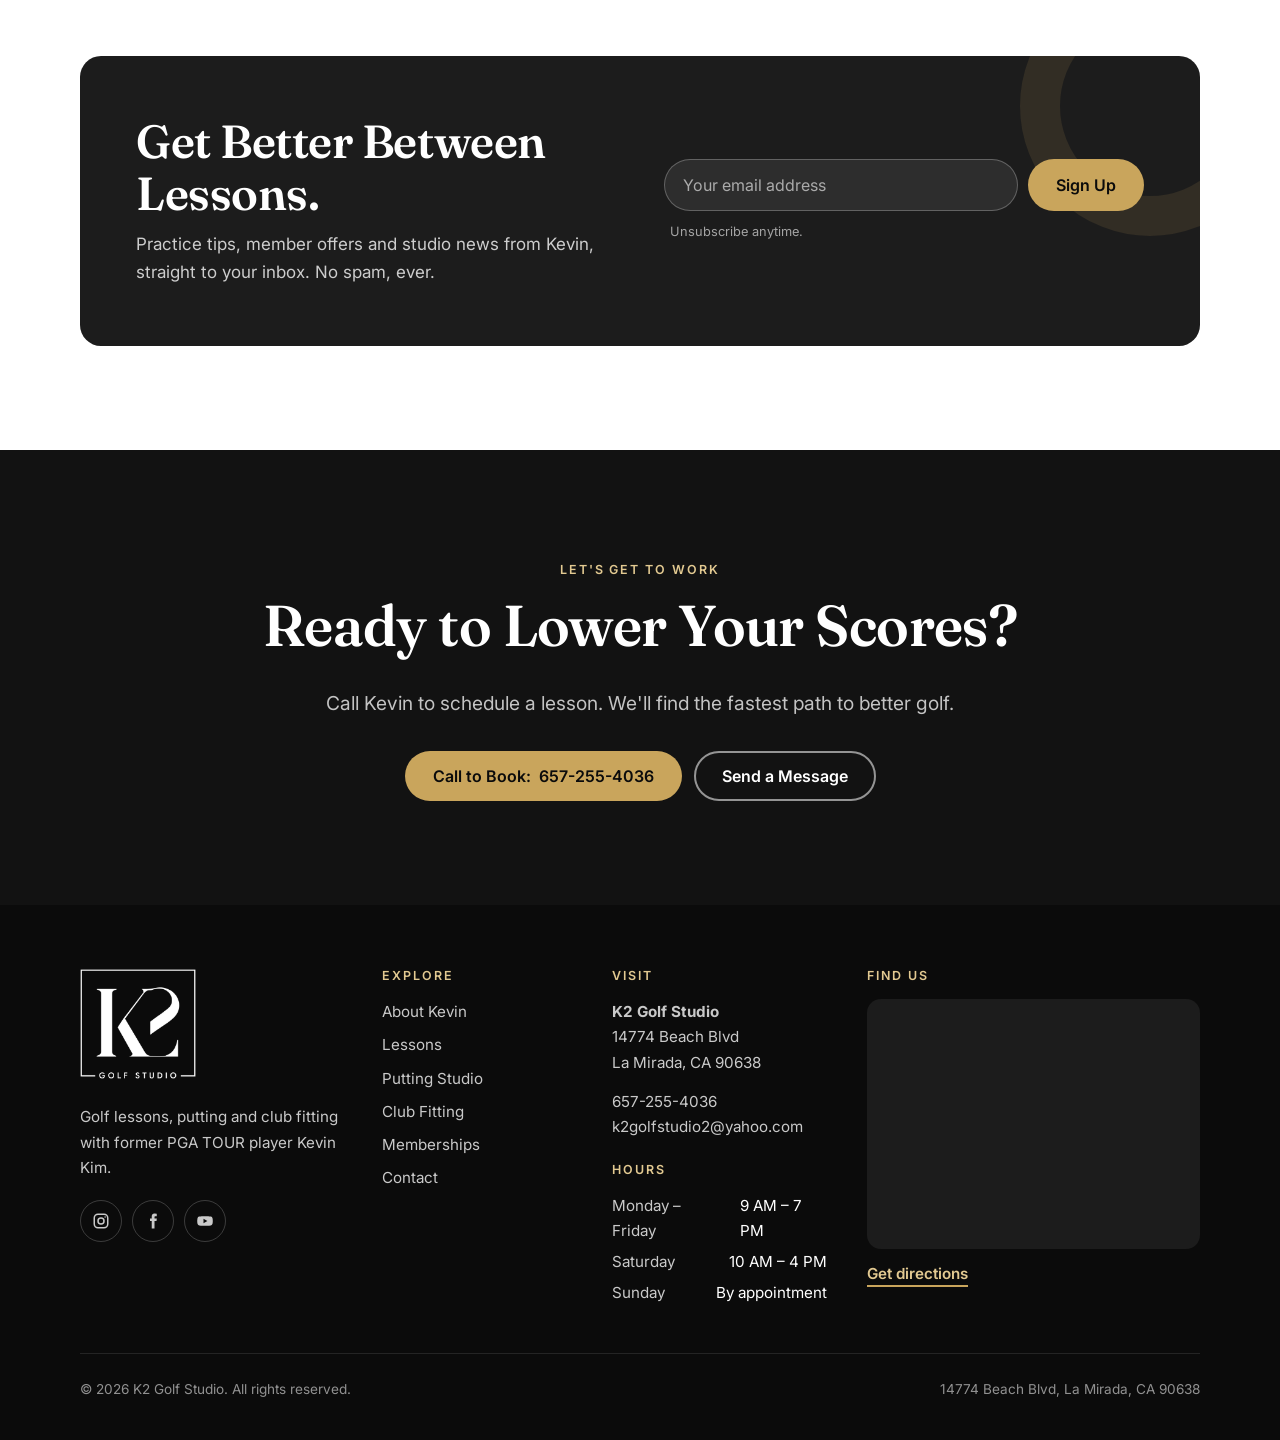
==== commit 20d0297f: "Add studio hours: Mon-Fri 9-7, Sat 10-4, Sun by appointment Co-Authored-By: Claude Opus 5.5 <noreply" ====
--- a/index.html
+++ b/index.html
@@ -310,7 +310,7 @@
           </p>
           <h4 style="margin-top:24px">Hours</h4>
           <ul class="hours" data-k2-hours>
-            <li><span>Hours</span><span>[HOURS]</span></li>
+            <li><span>Monday – Friday</span><span>9 AM – 7 PM</span></li><li><span>Saturday</span><span>10 AM – 4 PM</span></li><li><span>Sunday</span><span>By appointment</span></li>
           </ul>
         </div>
         <div>
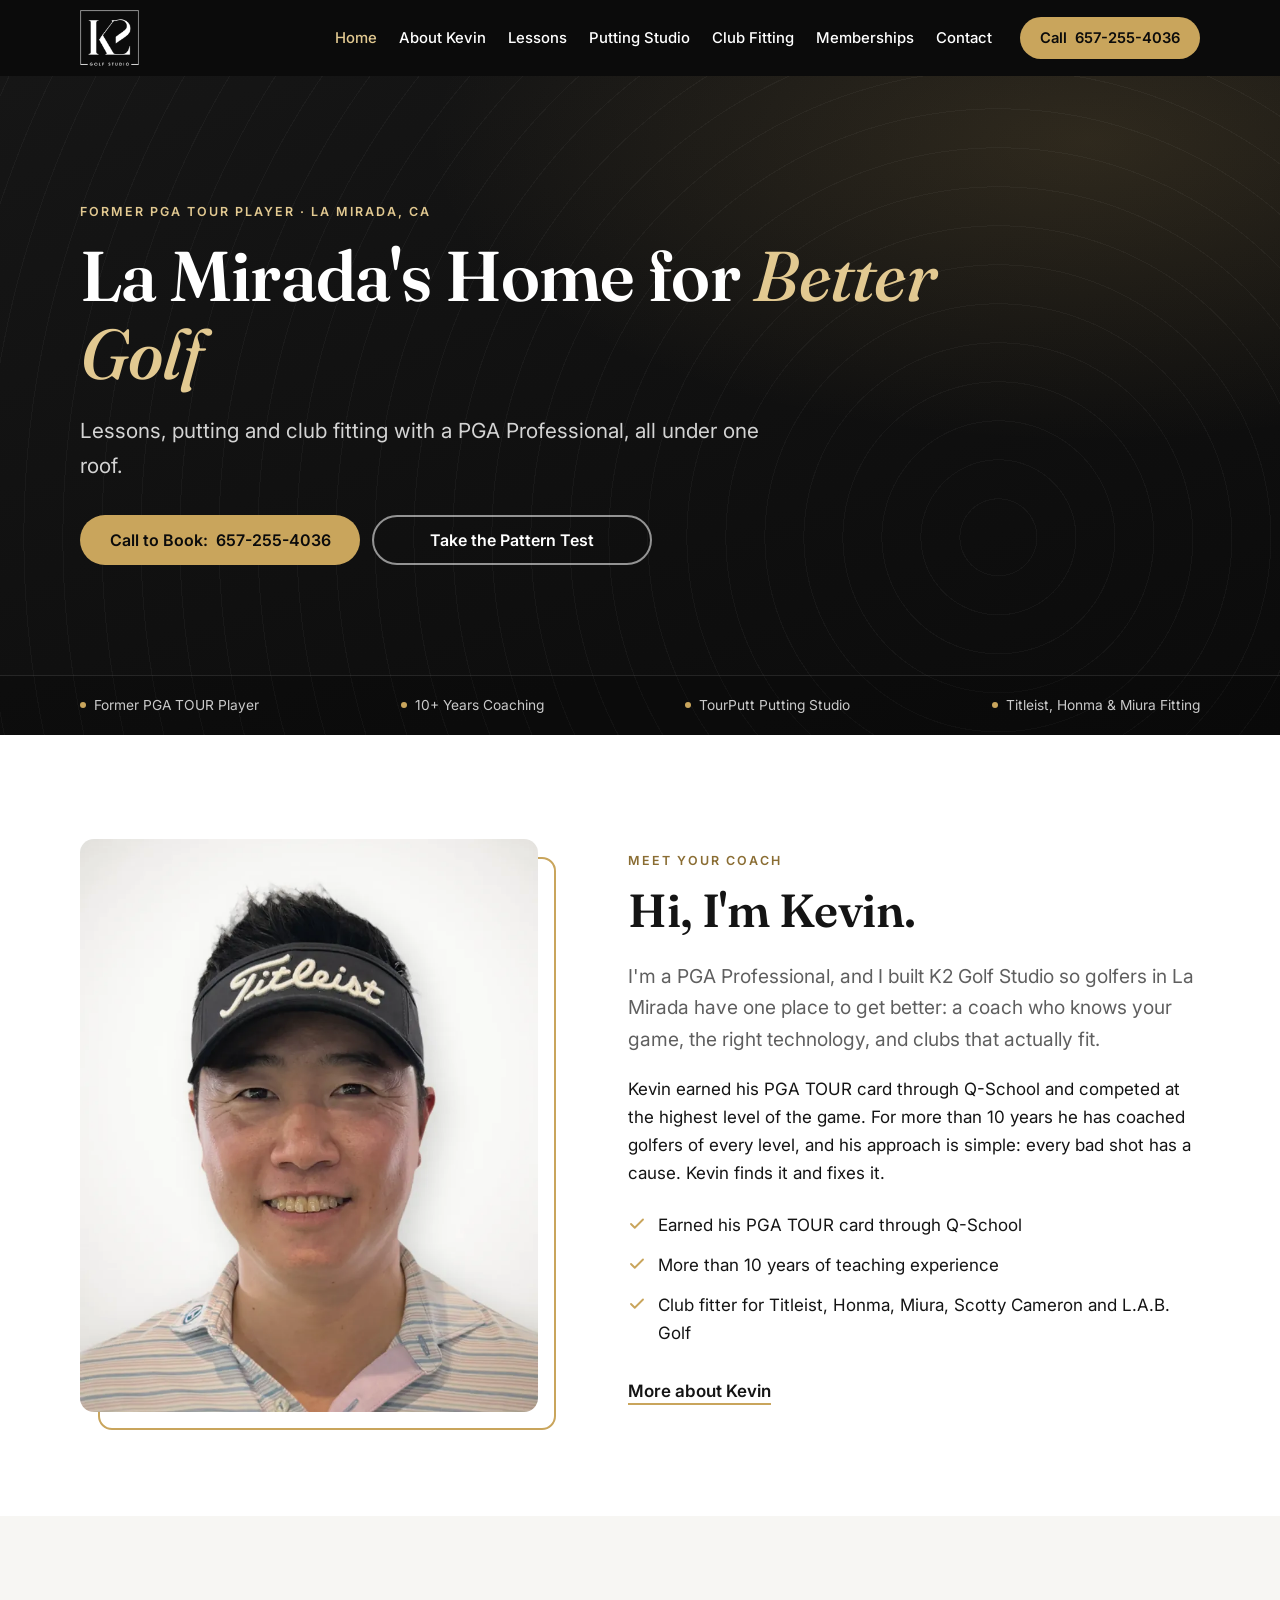
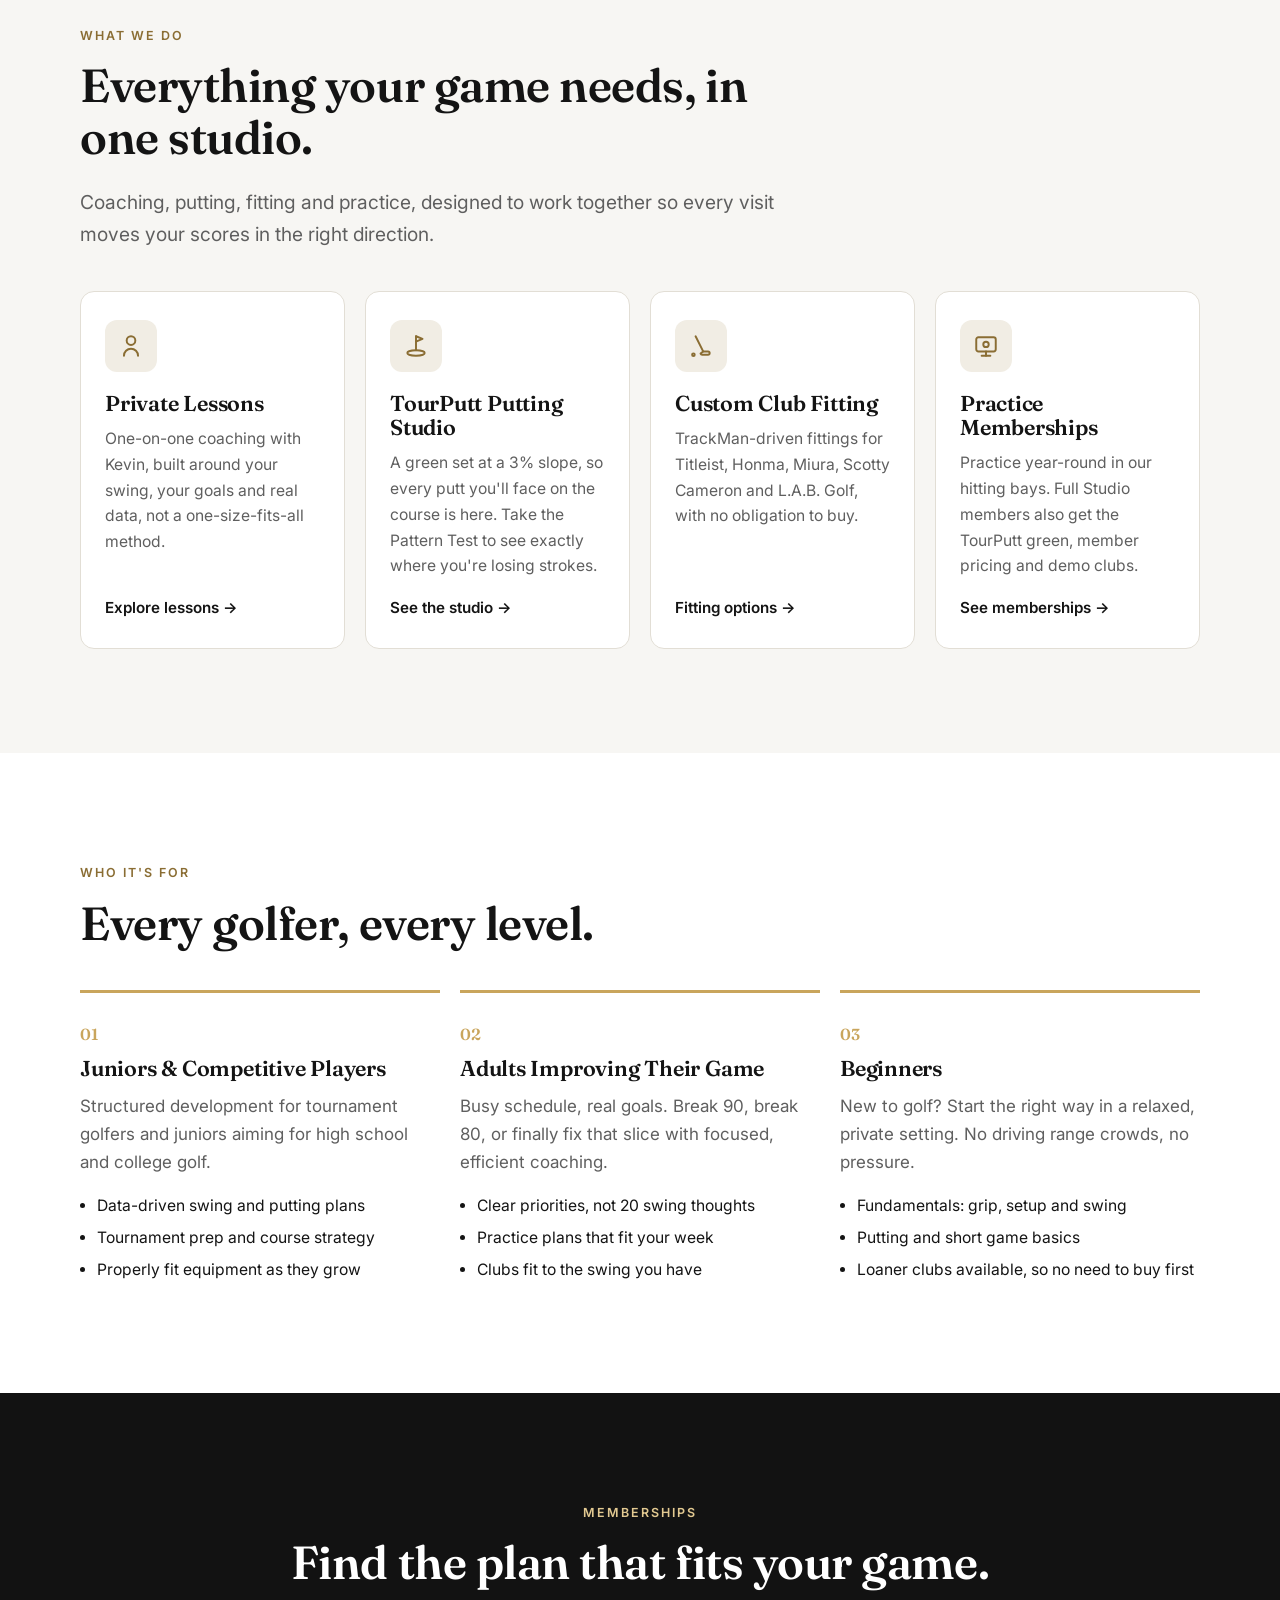
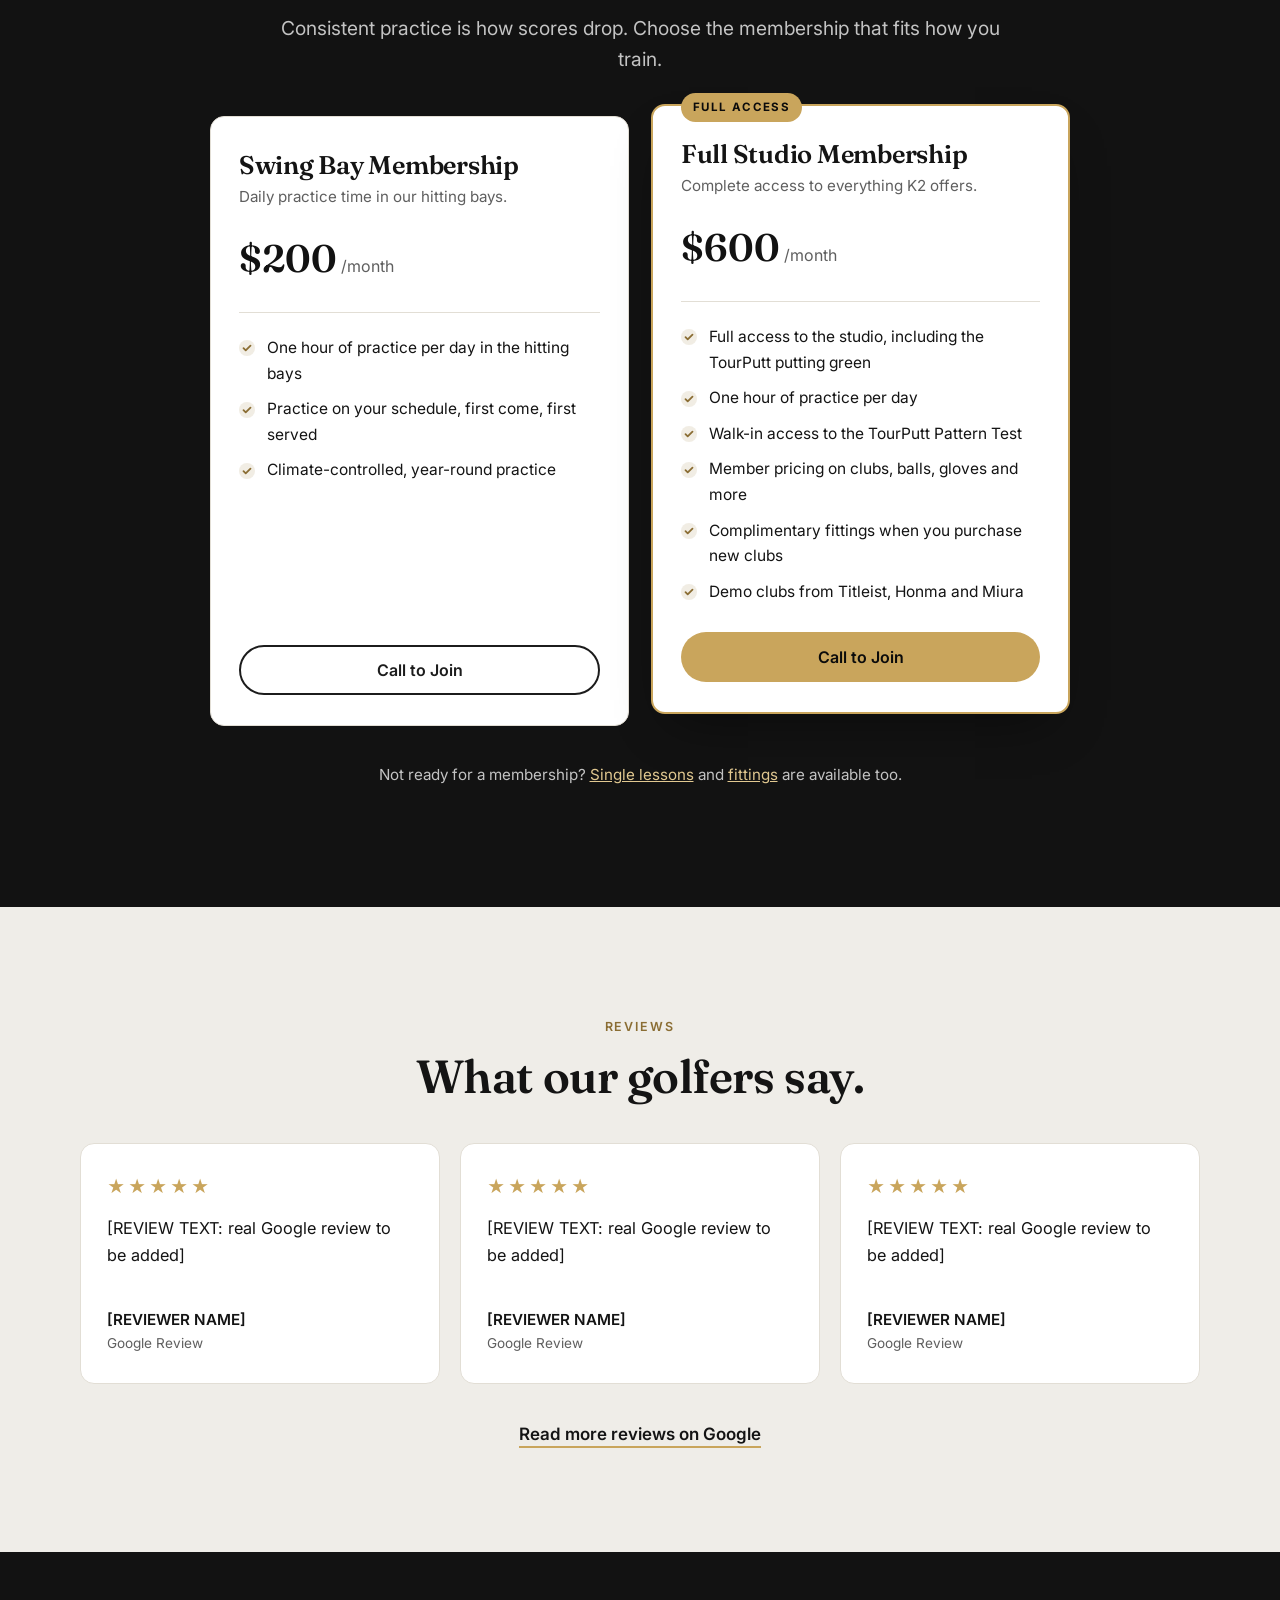
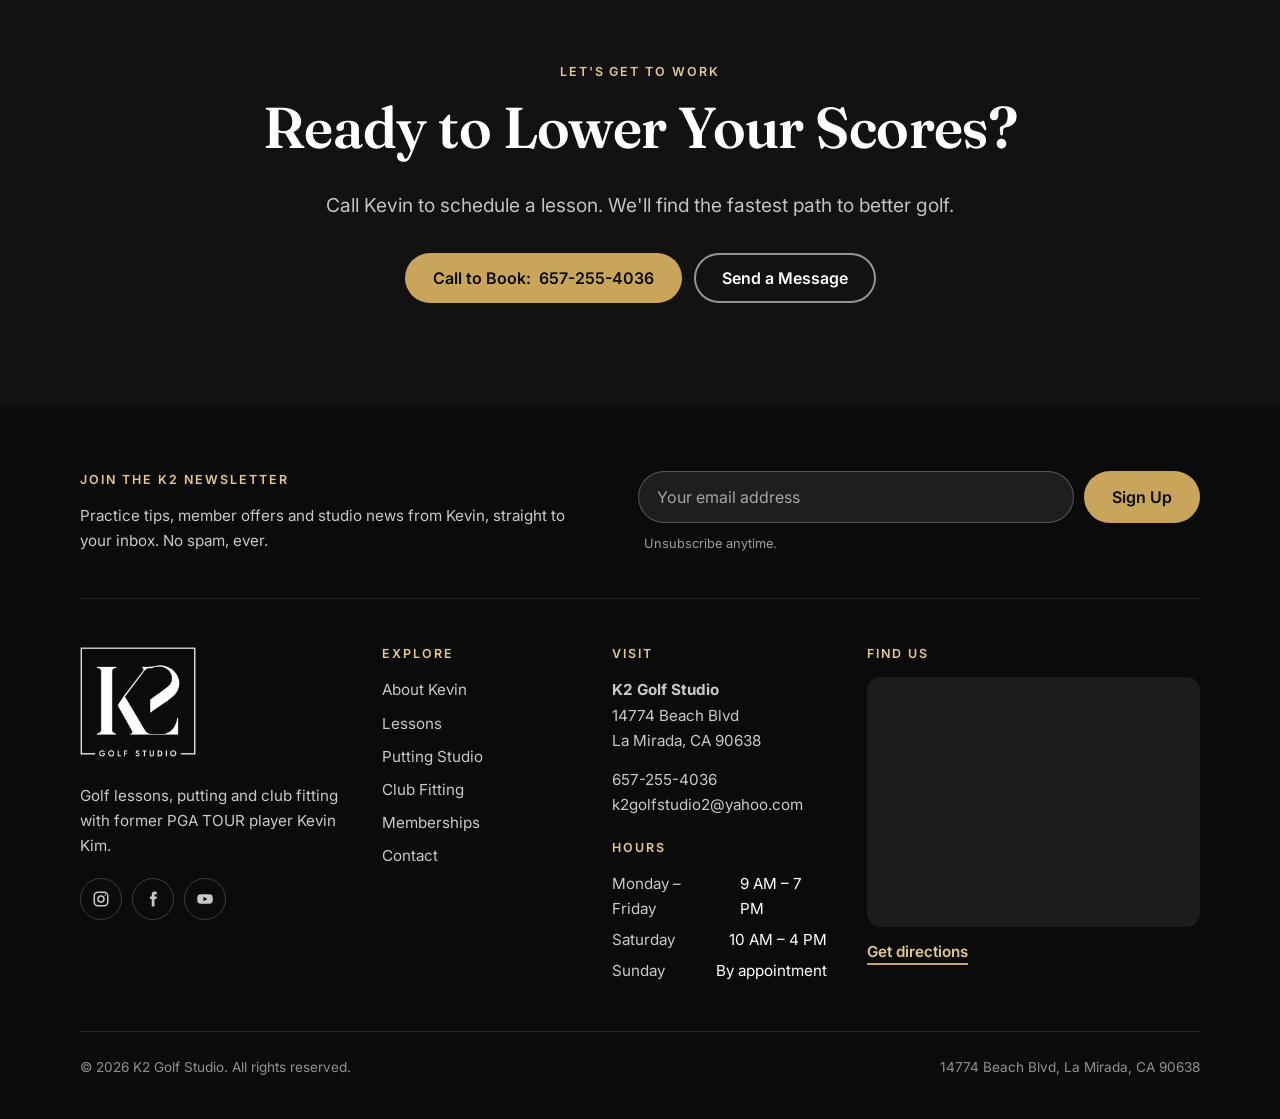
==== commit b3334049: "Add newsletter signup to footer on every page Moves the email signup from the home page into the sit" ====
--- a/index.html
+++ b/index.html
@@ -230,27 +230,6 @@
       </div>
     </section>
 
-    <!-- ============ 7. EMAIL SIGNUP ============ -->
-    <section class="section section--white" aria-labelledby="signup-title">
-      <div class="container">
-        <div class="signup">
-          <div>
-            <h2 id="signup-title">Get Better Between Lessons.</h2>
-            <p>Practice tips, member offers and studio news from Kevin, straight to your inbox. No spam, ever.</p>
-          </div>
-          <!-- Works automatically on Netlify (Forms). For Mailchimp etc., replace action with your signup URL. -->
-          <form class="signup-form" name="newsletter" method="POST" action="/thanks.html" data-netlify="true" netlify-honeypot="bot-field">
-            <input type="hidden" name="form-name" value="newsletter">
-            <p hidden><label>Leave blank <input name="bot-field"></label></p>
-            <label class="sr-only" for="signup-email">Email address</label>
-            <input id="signup-email" type="email" name="email" placeholder="Your email address" autocomplete="email" required>
-            <button class="btn btn--gold" type="submit">Sign Up</button>
-            <small>Unsubscribe anytime.</small>
-          </form>
-        </div>
-      </div>
-    </section>
-
     <!-- ============ 8. FINAL CTA ============ -->
     <section class="section section--dark final-cta" aria-labelledby="cta-title">
       <div class="container">
@@ -268,6 +247,21 @@
   <!-- ============ 9. FOOTER ============ -->
   <footer class="site-footer">
     <div class="container">
+      <div class="footer-signup">
+        <div>
+          <h4>Join the K2 Newsletter</h4>
+          <p>Practice tips, member offers and studio news from Kevin, straight to your inbox. No spam, ever.</p>
+        </div>
+        <!-- Newsletter signups. Works automatically on Netlify (Forms): find them in your Netlify dashboard under Forms > "newsletter", where you can export them as a CSV for Mailchimp etc. -->
+        <form class="signup-form" name="newsletter" method="POST" action="/subscribed.html" data-netlify="true" netlify-honeypot="bot-field">
+          <input type="hidden" name="form-name" value="newsletter">
+          <p hidden><label>Leave blank <input name="bot-field"></label></p>
+          <label class="sr-only" for="footer-email">Email address</label>
+          <input id="footer-email" type="email" name="email" placeholder="Your email address" autocomplete="email" required>
+          <button class="btn btn--gold" type="submit">Sign Up</button>
+          <small>Unsubscribe anytime.</small>
+        </form>
+      </div>
       <div class="footer-grid">
         <div>
           <a class="logo logo--footer" href="index.html">
--- a/css/styles.css
+++ b/css/styles.css
@@ -349,20 +349,6 @@
 .reviews-cta { text-align: center; margin-top: 36px; }
 
 /* ---------- Newsletter ---------- */
-.signup {
-  display: grid; gap: 28px; align-items: center;
-  background: var(--graphite);
-  color: var(--white);
-  border-radius: calc(var(--radius) * 1.5);
-  padding: 44px 26px;
-  position: relative; overflow: hidden;
-}
-.signup::after {
-  content: ""; position: absolute; right: -80px; top: -80px; width: 260px; height: 260px;
-  border-radius: 50%; border: 40px solid rgba(201,165,92,.12); pointer-events: none;
-}
-.signup h2 { margin-bottom: 10px; }
-.signup p { color: rgba(255,255,255,.78); margin: 0; }
 .signup-form { display: flex; flex-direction: column; gap: 10px; position: relative; z-index: 1; }
 .signup-form input {
   min-height: 52px; padding: 0 18px;
@@ -374,7 +360,6 @@
 .signup-form input:focus { outline: 2px solid var(--gold); outline-offset: 2px; }
 .signup-form small { color: rgba(255,255,255,.6); font-size: .8rem; padding-left: 6px; }
 @media (min-width: 860px) {
-  .signup { grid-template-columns: 1fr 1fr; padding: 60px 56px; gap: 48px; }
   .signup-form { flex-direction: row; flex-wrap: wrap; }
   .signup-form input { flex: 1; }
   .signup-form small { flex-basis: 100%; }
@@ -389,6 +374,15 @@
 /* ---------- Footer ---------- */
 .site-footer { background: var(--black); color: rgba(255,255,255,.78); font-size: .95rem; padding: 64px 0 110px; }
 .footer-grid { display: grid; gap: 40px; }
+.footer-signup {
+  display: grid; gap: 20px; align-items: center;
+  padding-bottom: 44px; margin-bottom: 48px; border-bottom: 1px solid rgba(255,255,255,.1);
+}
+.footer-signup h4 { margin-bottom: 8px; }
+.footer-signup p { margin: 0; max-width: 32em; }
+@media (min-width: 900px) {
+  .footer-signup { grid-template-columns: 1fr 1.1fr; gap: 48px; }
+}
 @media (min-width: 900px) {
   .footer-grid { grid-template-columns: 1.1fr .8fr .9fr 1.4fr; gap: 40px; }
   .site-footer { padding-bottom: 40px; }
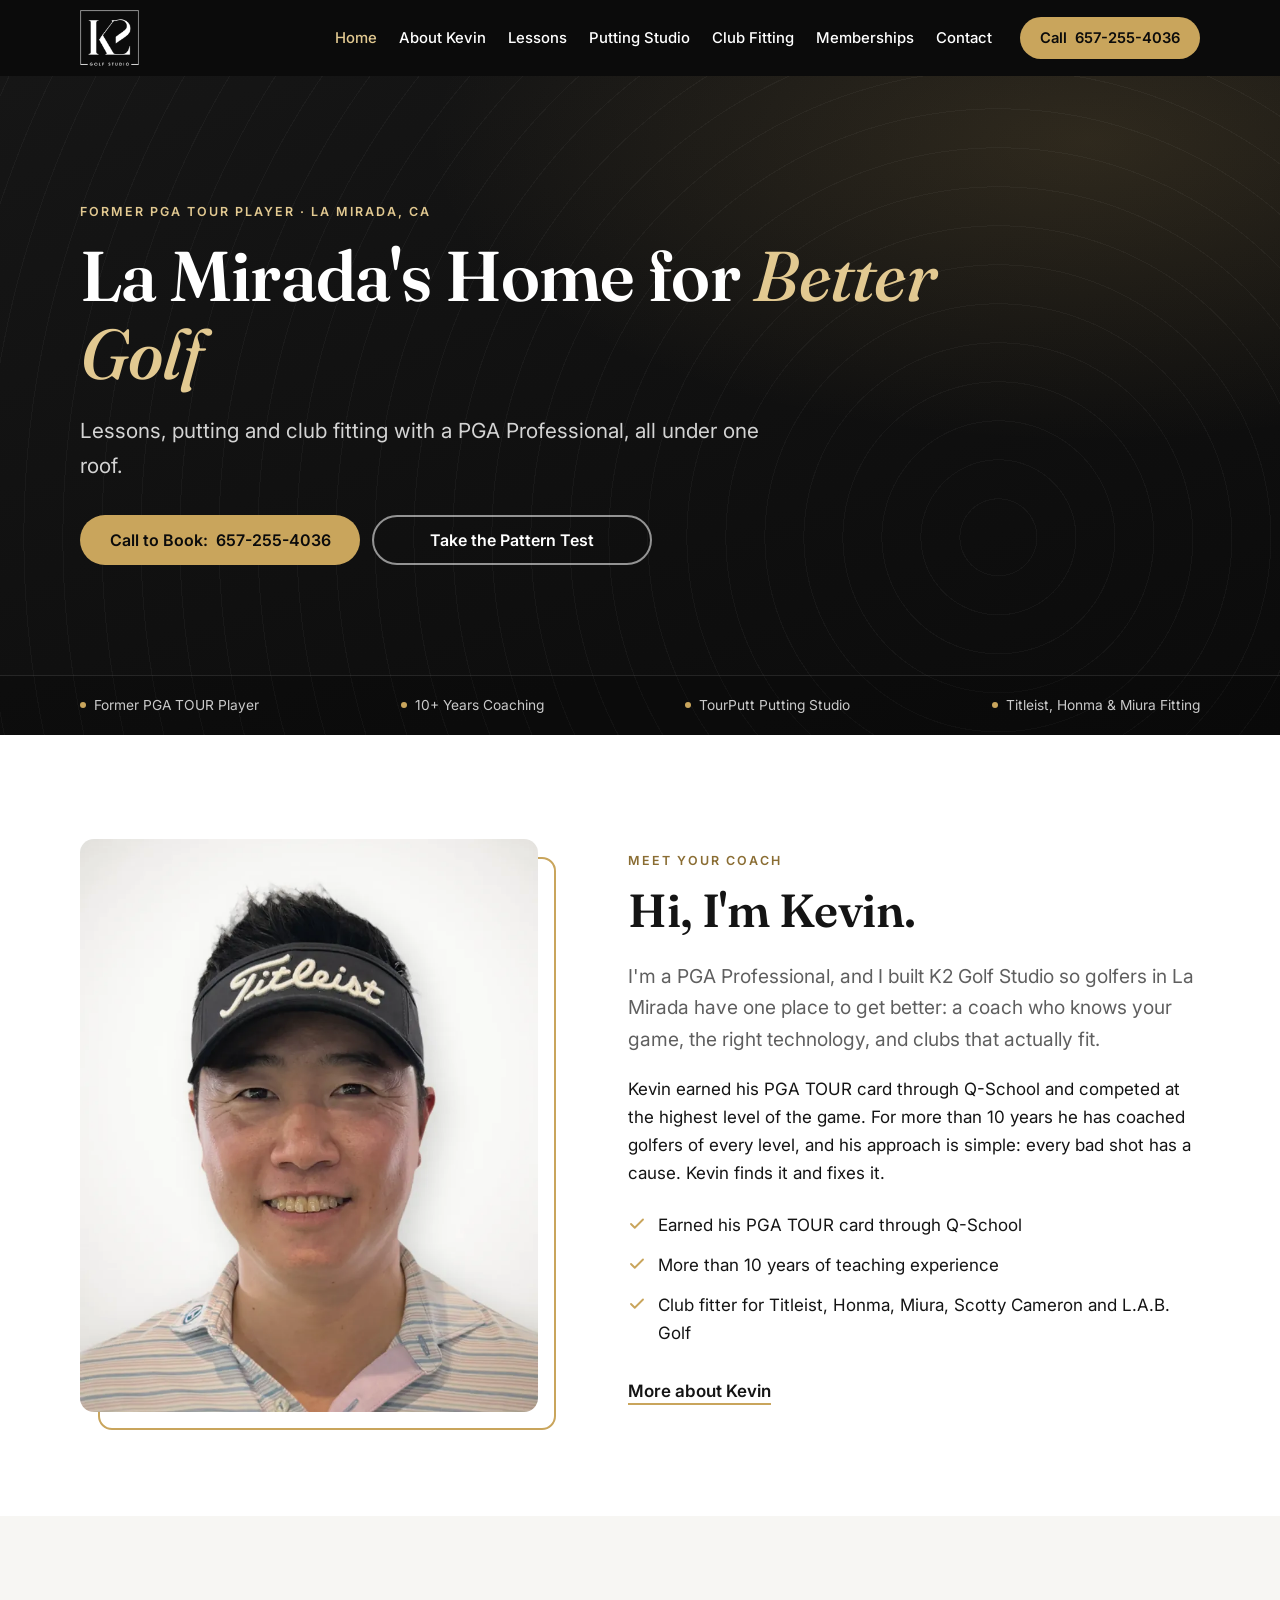
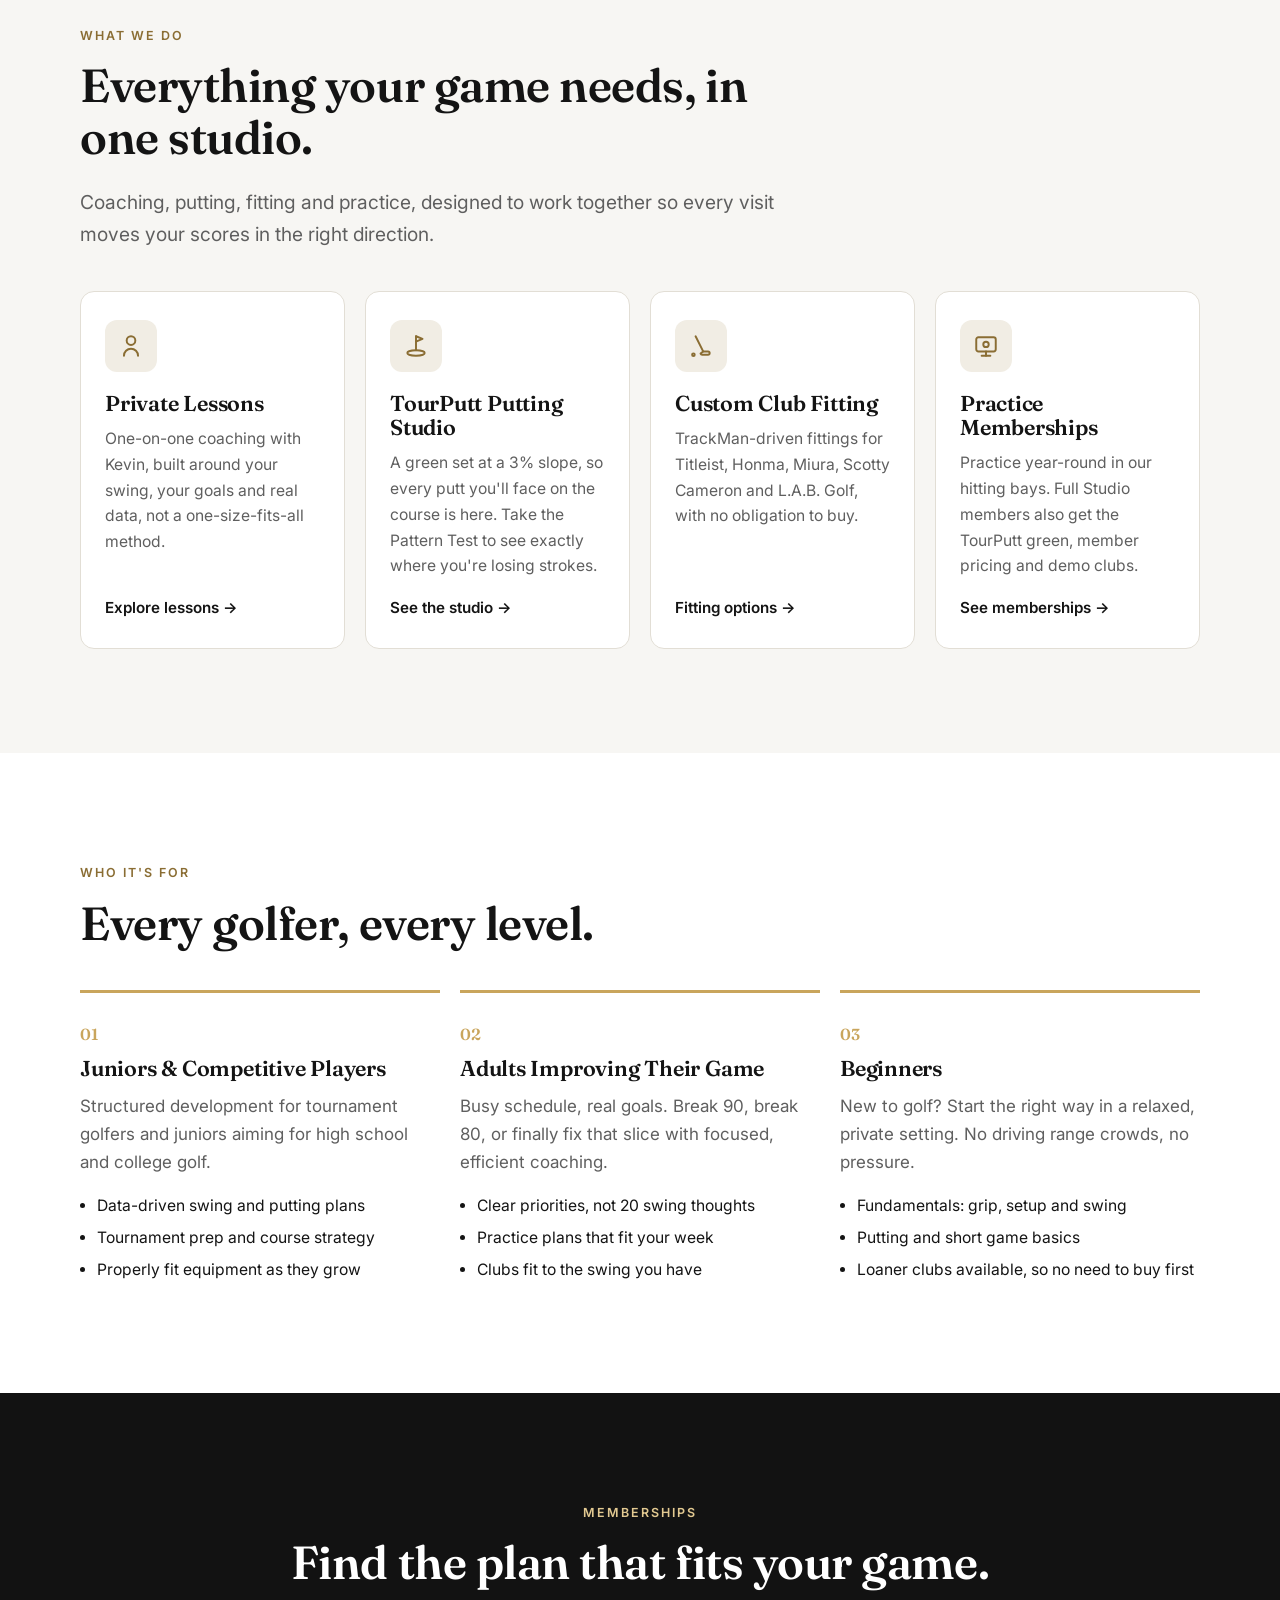
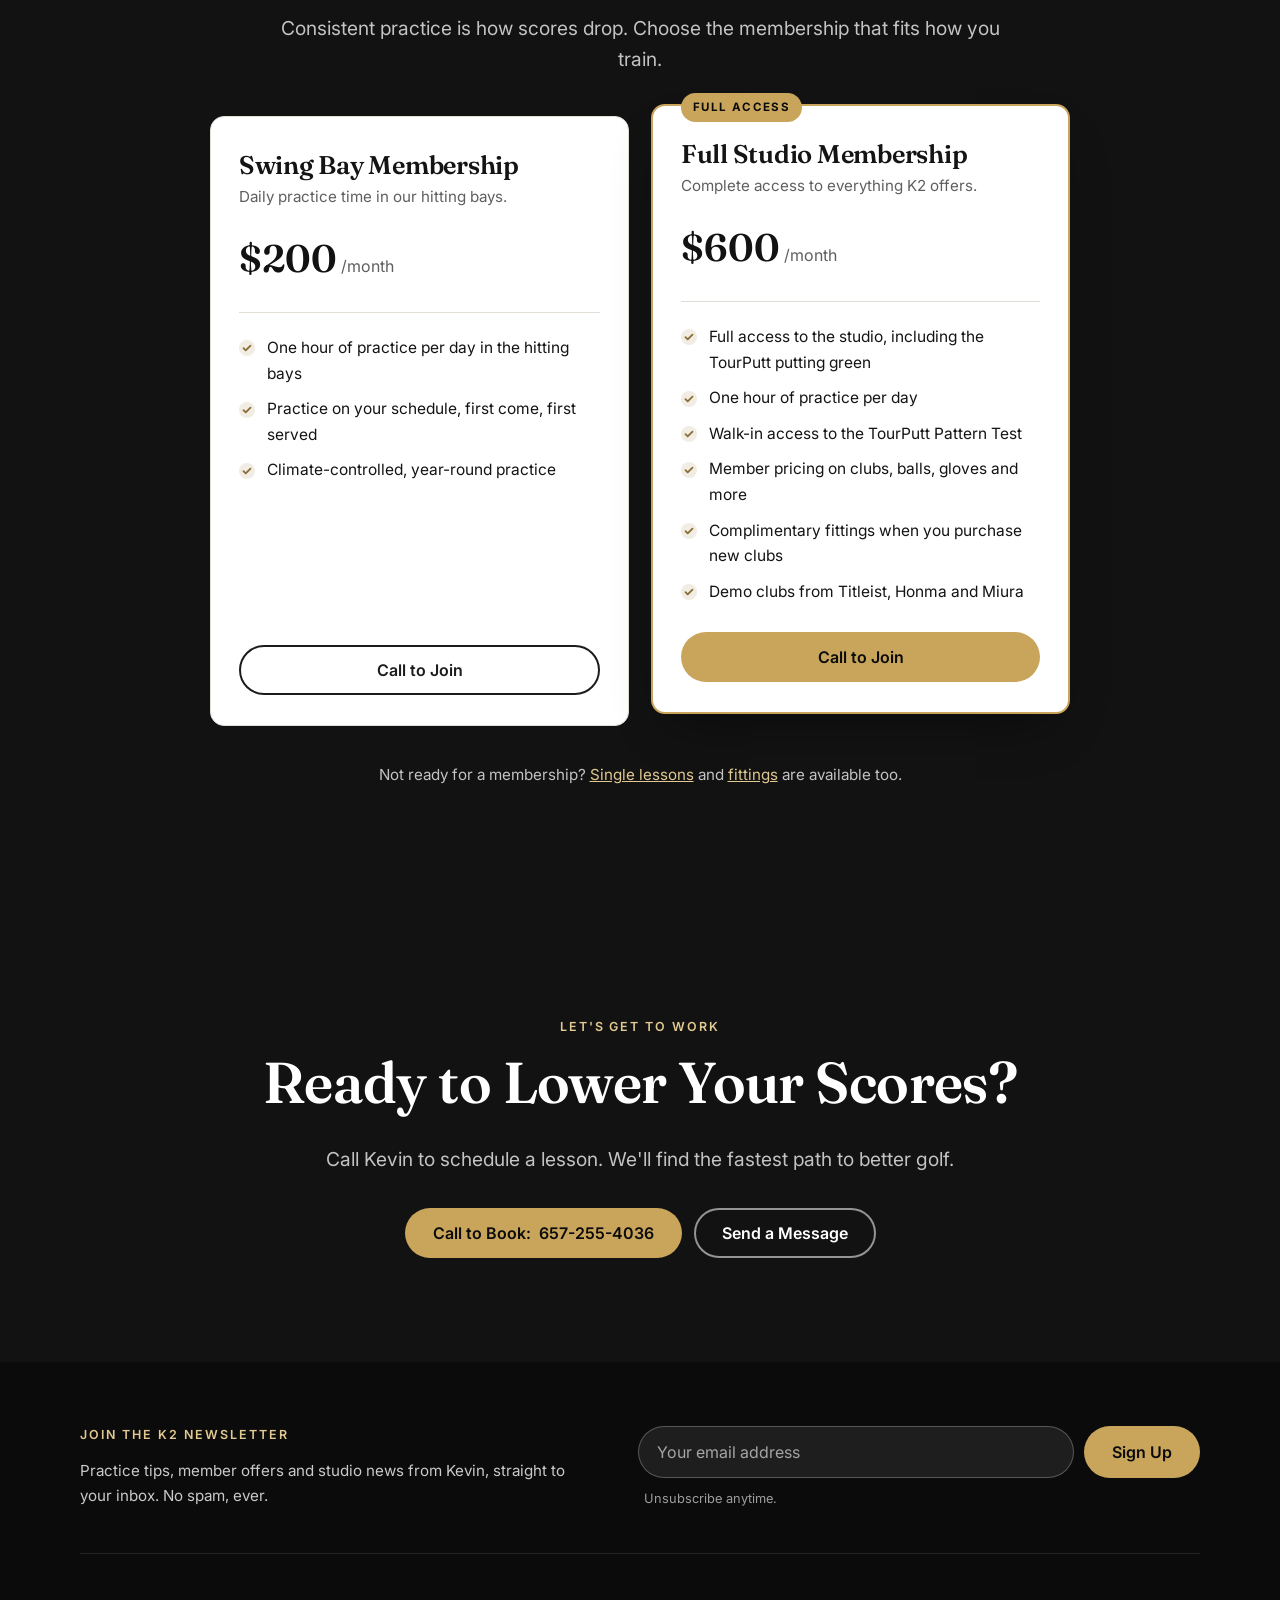
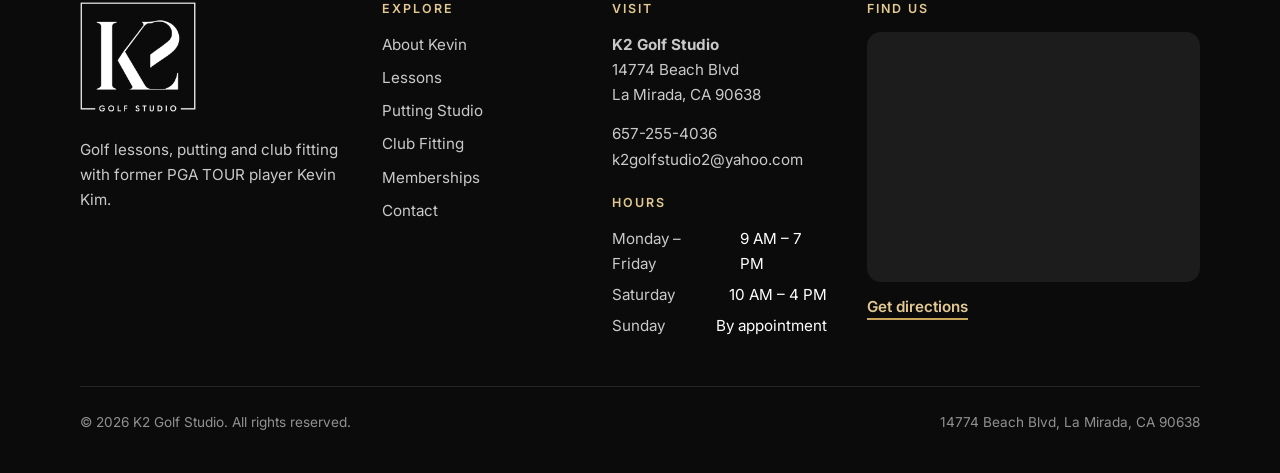
==== commit 7e5526e3: "Prepare site for launch at k2golfstudio.com - Set the site URL and add canonical/og:url tags on each" ====
--- a/index.html
+++ b/index.html
@@ -10,7 +10,9 @@
   <meta property="og:site_name" content="K2 Golf Studio">
   <meta property="og:title" content="K2 Golf Studio | Golf Lessons, Putting &amp; Club Fitting in La Mirada">
   <meta property="og:description" content="Lessons, putting and club fitting with a PGA Professional, all under one roof.">
-  <!-- <meta property="og:image" content="[SITE_URL]/images/og-image.jpg"> -->
+  <meta property="og:image" content="https://k2golfstudio.com/images/og-image.jpg">
+  <meta property="og:url" content="https://k2golfstudio.com/">
+  <link rel="canonical" href="https://k2golfstudio.com/">
   <link rel="icon" href="images/favicon.png" type="image/png">
   <link rel="apple-touch-icon" href="images/apple-touch-icon.png">
   <link rel="preconnect" href="https://fonts.googleapis.com">
@@ -200,13 +202,13 @@
     </section>
 
     <!-- ============ 6. REVIEWS ============ -->
-    <section class="section section--sand" aria-labelledby="reviews-title">
+    <section class="section section--sand" aria-labelledby="reviews-title" hidden>
       <div class="container">
         <div class="section-head section-head--center">
           <span class="eyebrow">Reviews</span>
           <h2 id="reviews-title">What our golfers say.</h2>
         </div>
-        <!-- Replace with real Google reviews -->
+        <!-- Replace with real Google reviews, then remove "hidden" from the <section> tag above to show this section -->
         <div class="reviews">
           <figure class="review">
             <div class="review__stars" aria-label="5 out of 5 stars">★★★★★</div>
@@ -300,7 +302,7 @@
           </address>
           <p>
             <a href="tel:+16572554036" data-k2-href="tel" data-k2="phone">657-255-4036</a><br>
-            <a href="mailto:[EMAIL]" data-k2-href="email" data-k2="email">[EMAIL]</a>
+            <a href="mailto:k2golfstudio2@yahoo.com" data-k2-href="email" data-k2="email">k2golfstudio2@yahoo.com</a>
           </p>
           <h4 style="margin-top:24px">Hours</h4>
           <ul class="hours" data-k2-hours>
--- a/css/styles.css
+++ b/css/styles.css
@@ -30,6 +30,7 @@
 }
 
 *, *::before, *::after { box-sizing: border-box; }
+[hidden] { display: none !important; }
 html { scroll-behavior: smooth; -webkit-text-size-adjust: 100%; }
 body {
   margin: 0;
